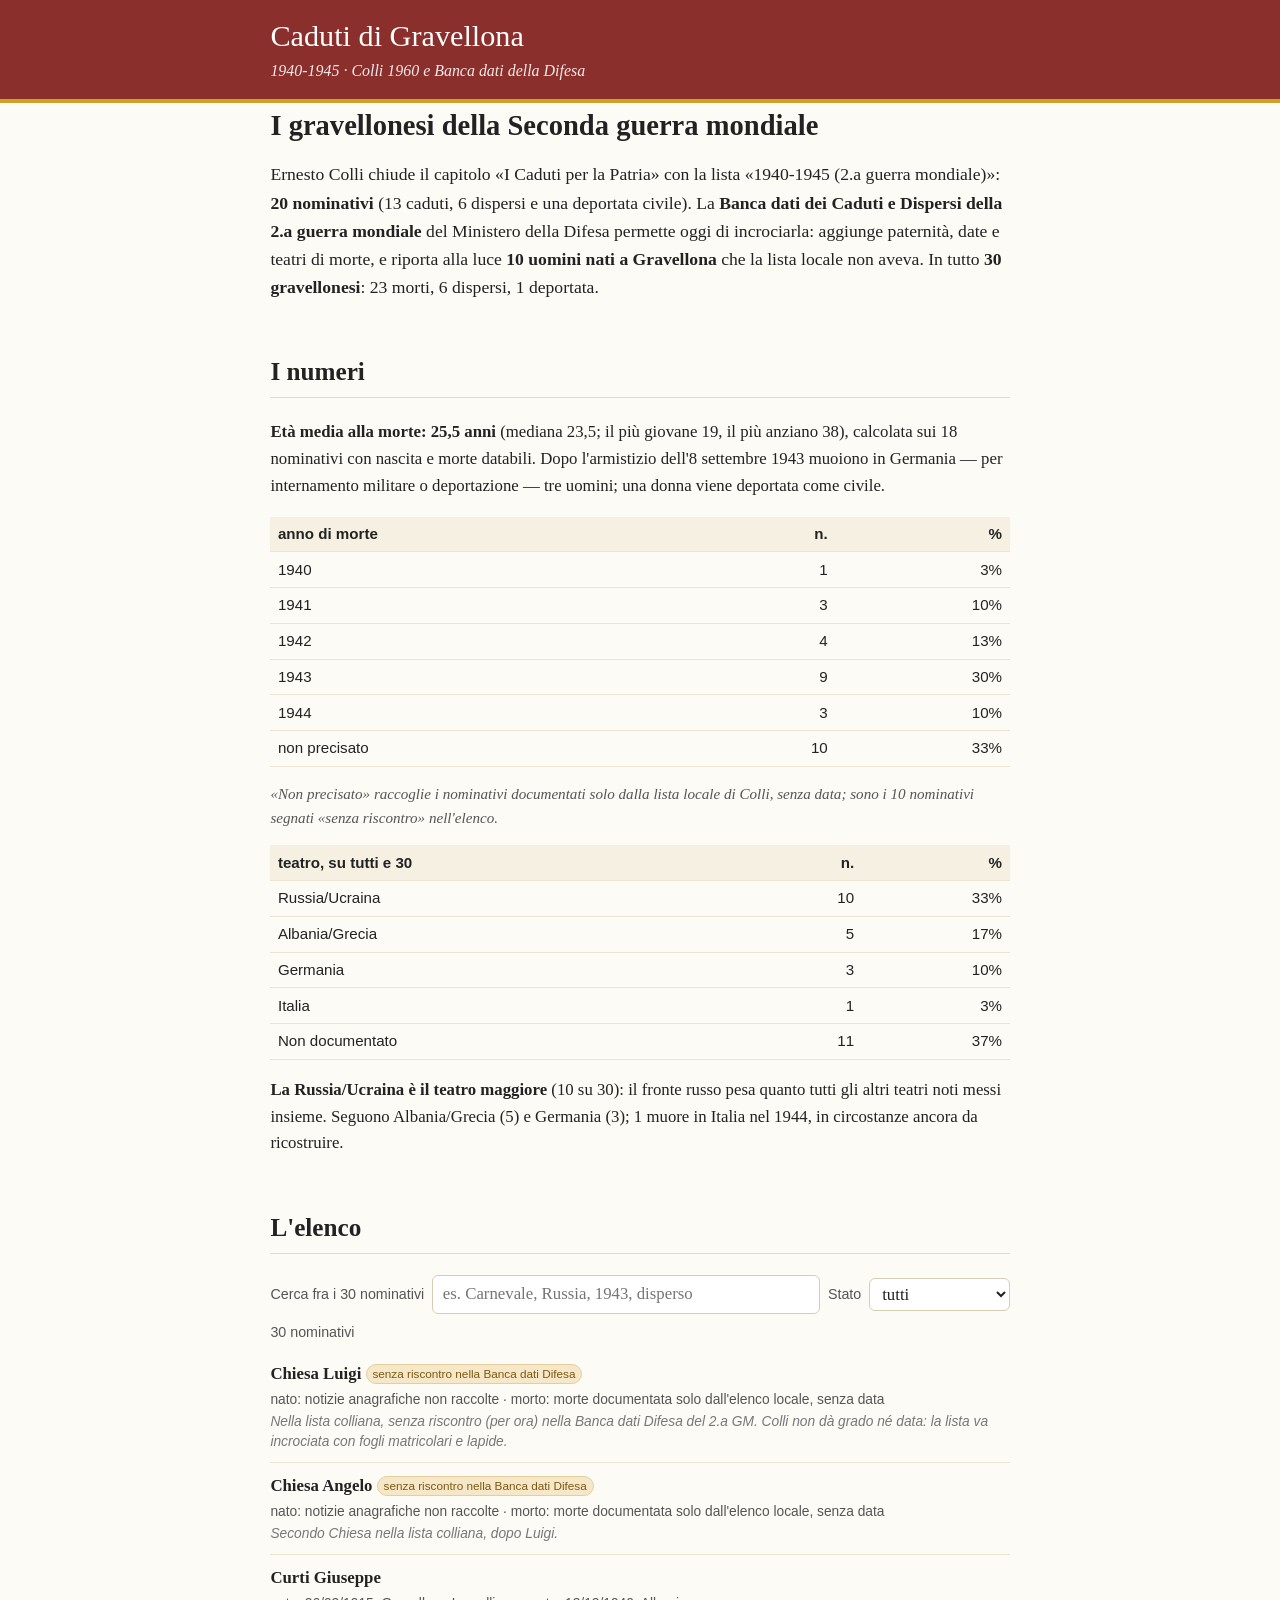
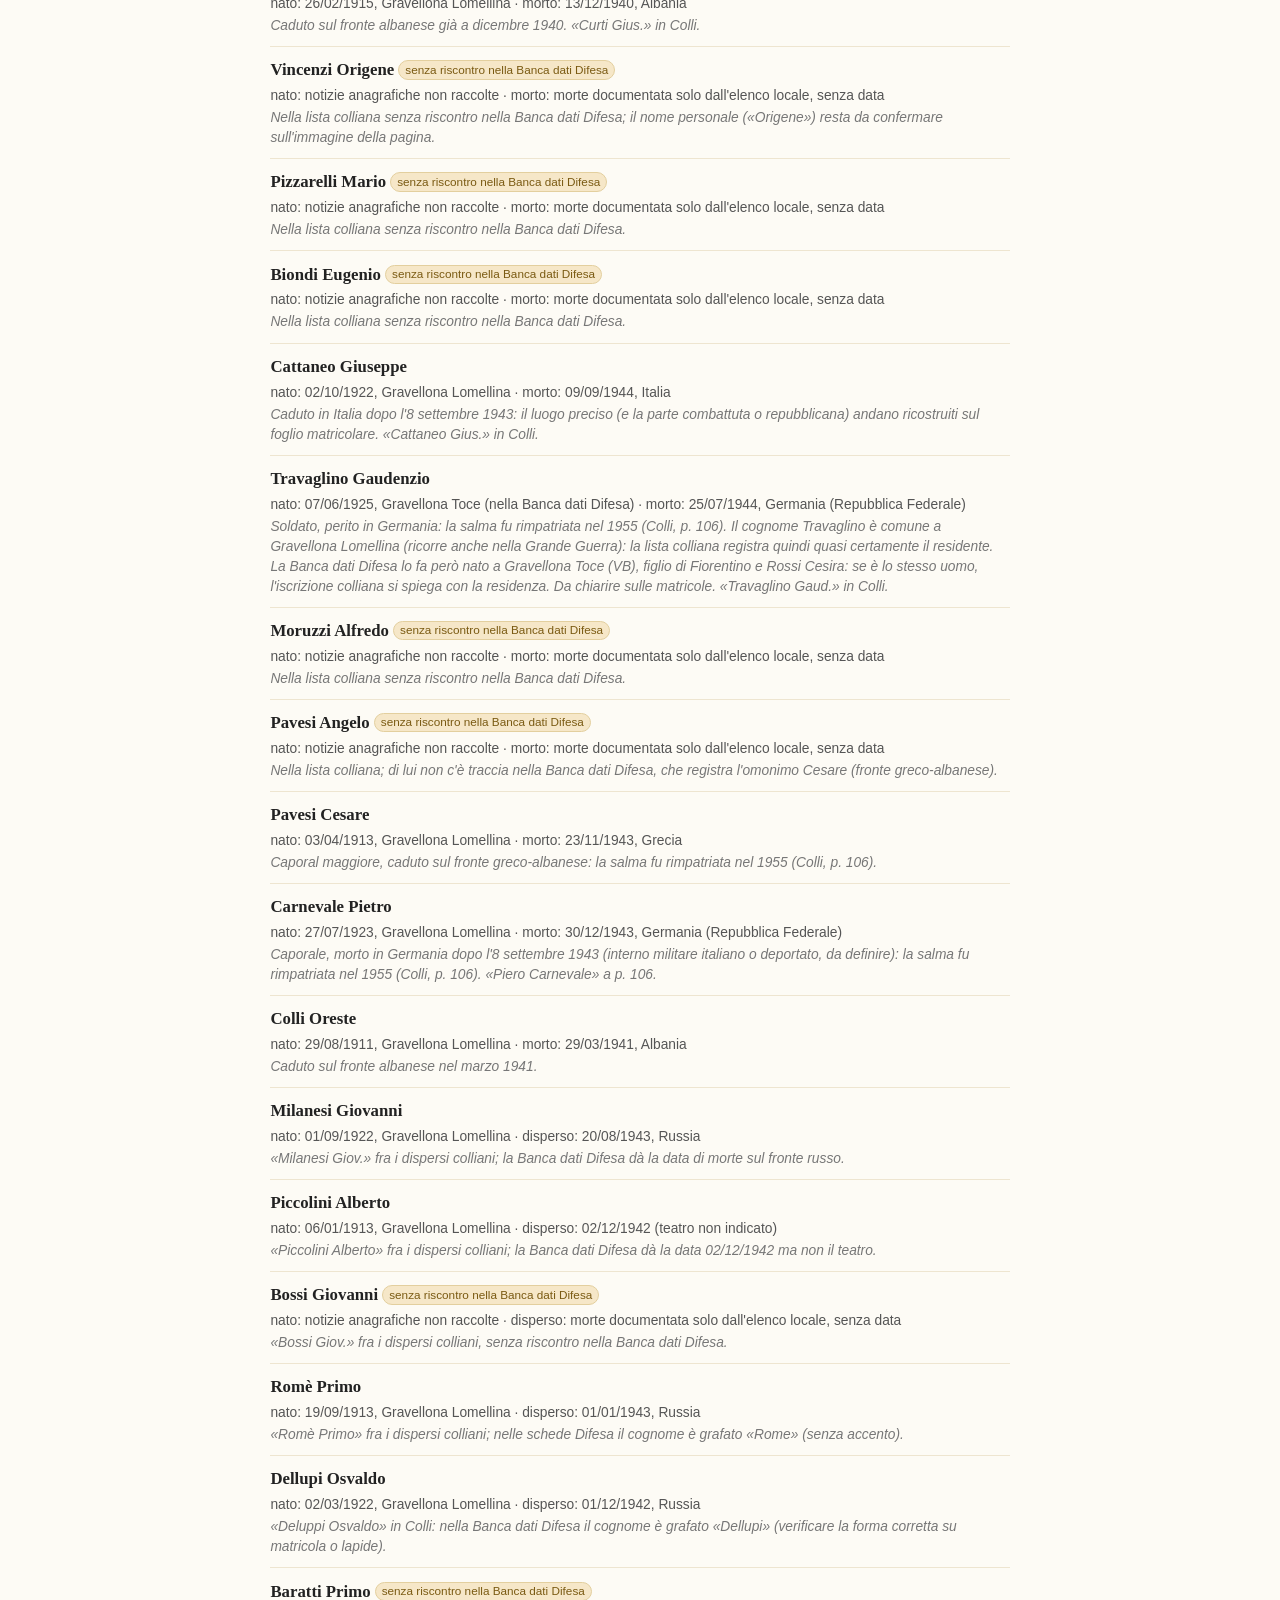
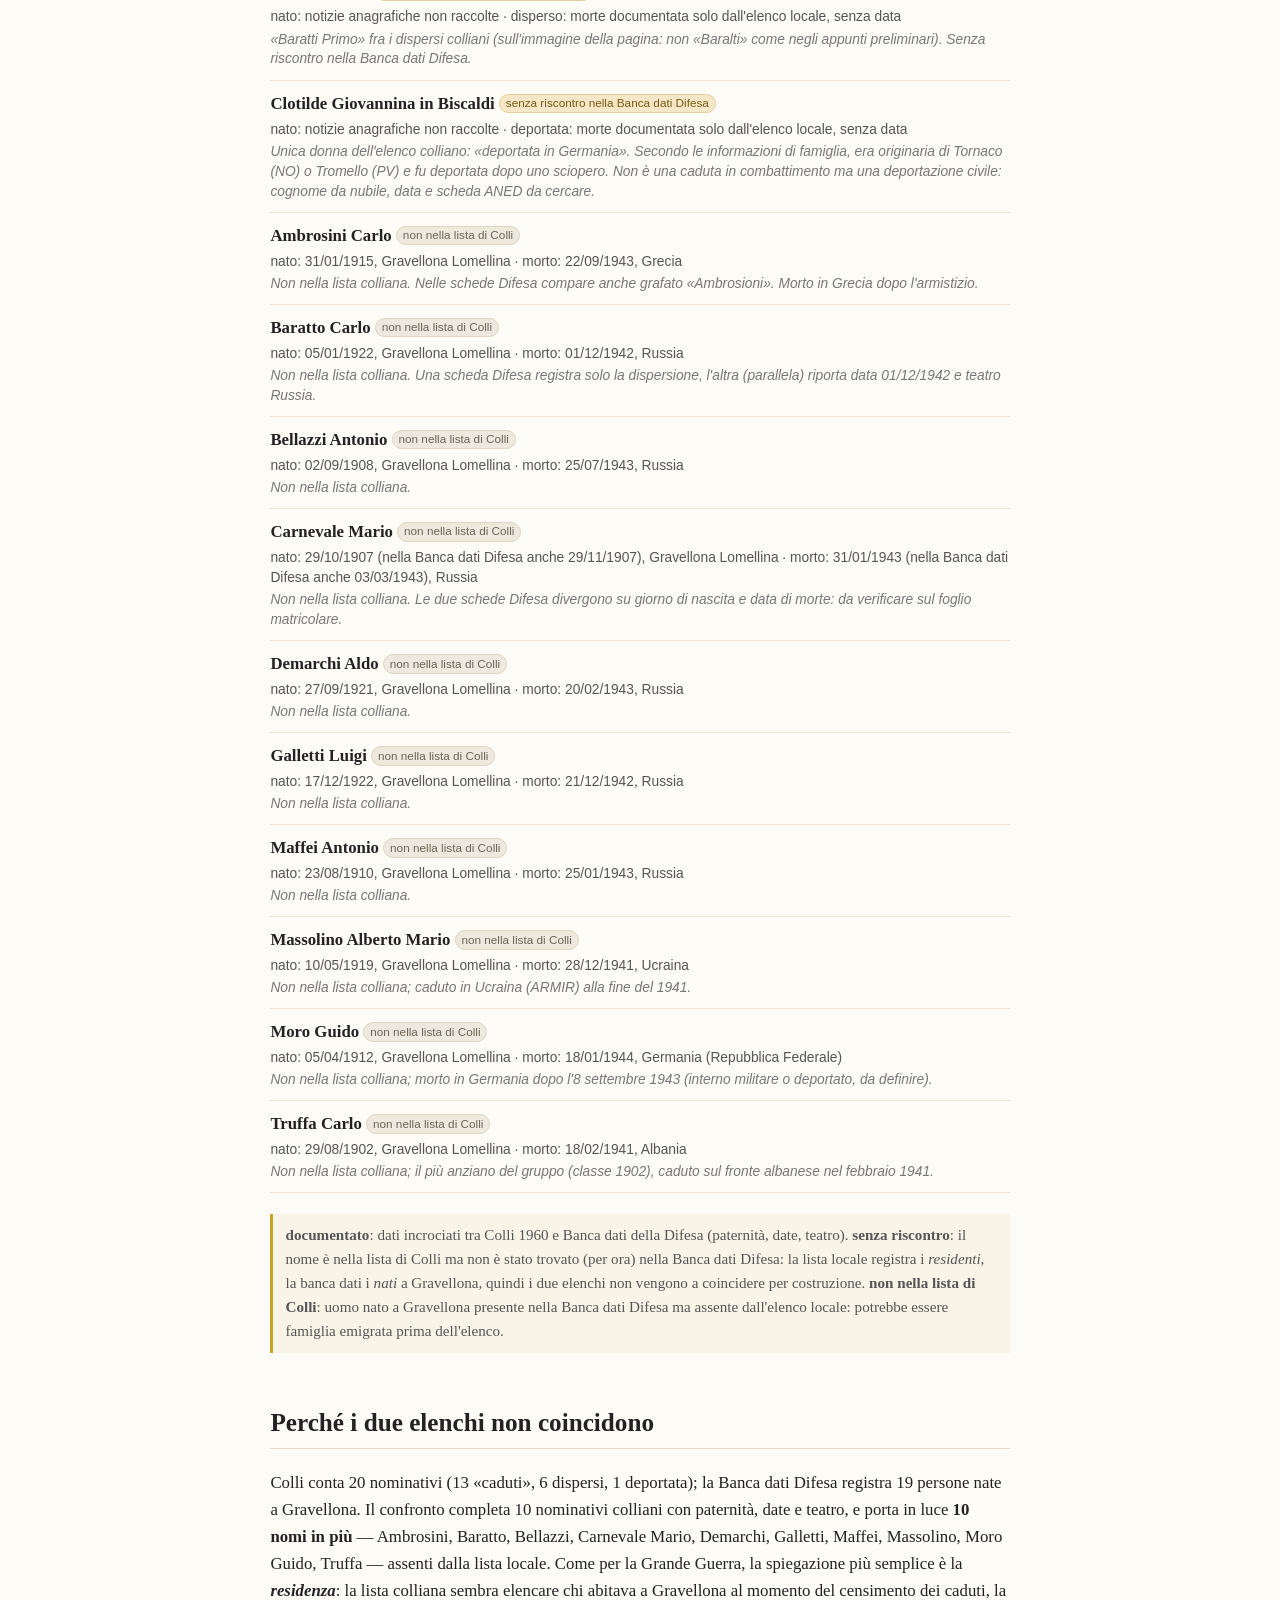
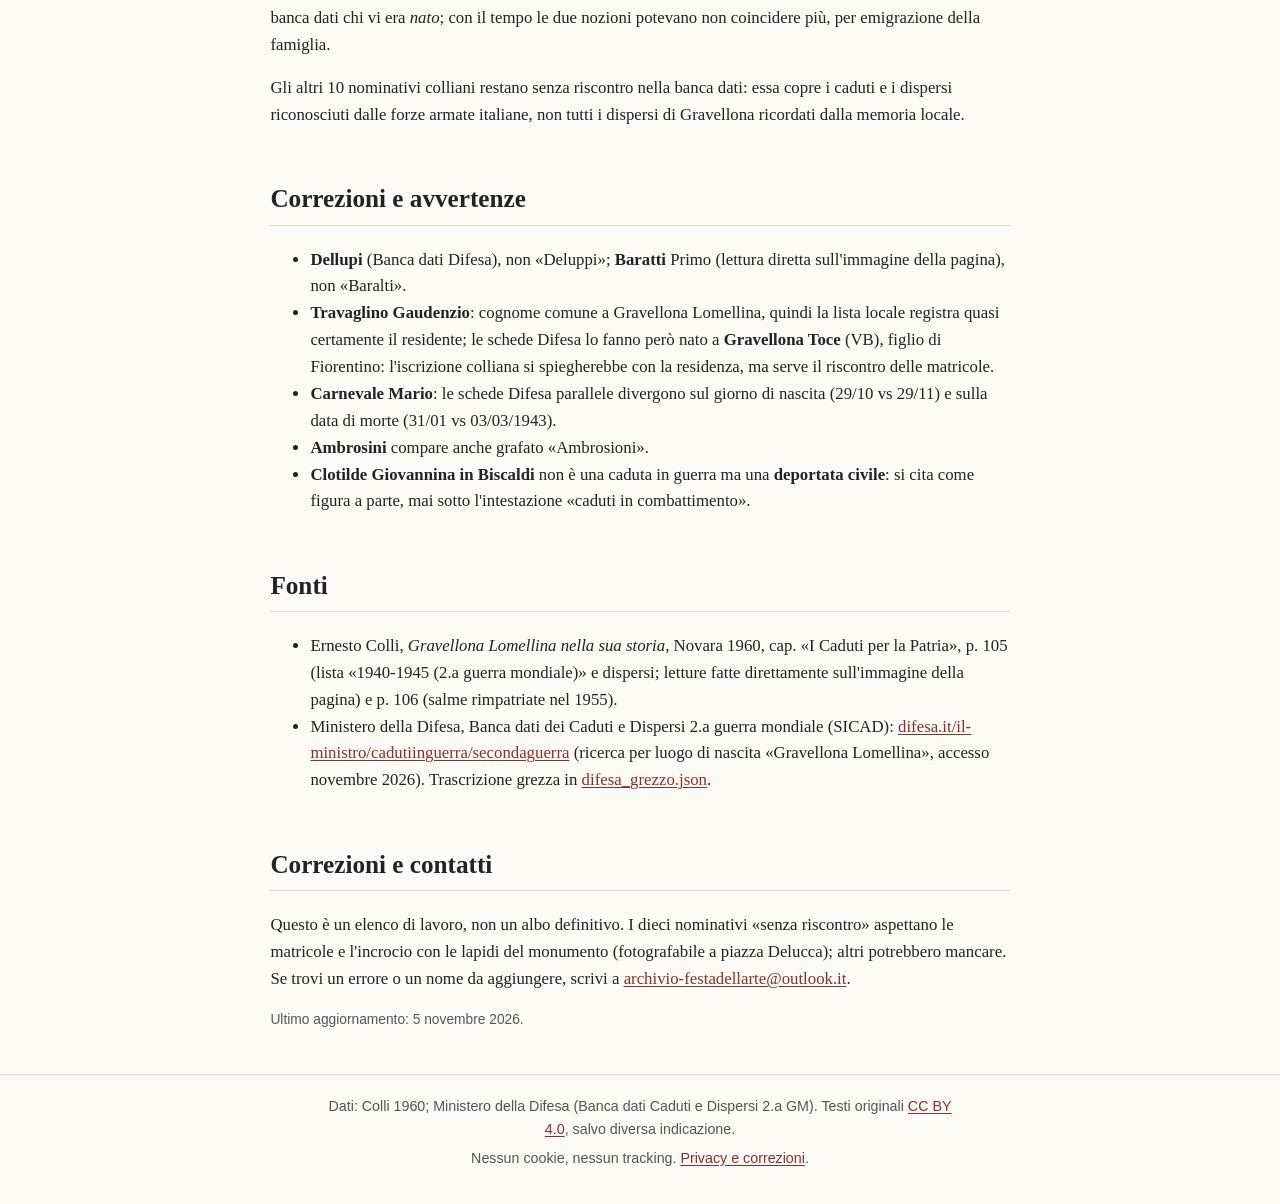
==== index.html @ 71e178af "Note di famiglia: Clotilde Biscaldi (Tornaco/Tromello, deportata dopo uno sciopero); Travaglino cogn" ====
<!doctype html>
<html lang="it">
<head>
<meta charset="utf-8">
<meta name="viewport" content="width=device-width, initial-scale=1">
<title>I gravellonesi della Seconda guerra mondiale</title>
<meta name="description" content="30 nominativi tra la lista di Colli 1960 e la Banca dati Difesa della 2.a guerra mondiale: statistiche, teatri di morte e schede.">
<link rel="canonical" href="https://racconti-di-gravellona.github.io/caduti-seconda-guerra-gravellona/">
<meta property="og:type" content="website">
<meta property="og:title" content="I gravellonesi della Seconda guerra mondiale">
<meta property="og:description" content="30 nominativi tra Colli 1960 e Banca dati Difesa: teatri di morte, dispersi, deportata.">
<meta property="og:url" content="https://racconti-di-gravellona.github.io/caduti-seconda-guerra-gravellona/">
<link rel="stylesheet" href="style.css">
</head>
<body>
<header class="site-header">
  <div class="wrap">
    <a class="brand" href="./">Caduti di Gravellona</a>
    <p class="motto">1940-1945 · Colli 1960 e Banca dati della Difesa</p>
  </div>
</header>

<main class="wrap">
  <h1>I gravellonesi della Seconda guerra mondiale</h1>
  <p class="lead">Ernesto Colli chiude il capitolo «I Caduti per la Patria» con la lista «1940-1945 (2.a guerra mondiale)»: <strong>20 nominativi</strong> (13 caduti, 6 dispersi e una deportata civile). La <strong>Banca dati dei Caduti e Dispersi della 2.a guerra mondiale</strong> del Ministero della Difesa permette oggi di incrociarla: aggiunge paternità, date e teatri di morte, e riporta alla luce <strong>10 uomini nati a Gravellona</strong> che la lista locale non aveva. In tutto <strong>30 gravellonesi</strong>: 23 morti, 6 dispersi, 1 deportata.</p>

  <h2 id="numeri">I numeri</h2>
  <p><strong>Età media alla morte: 25,5 anni</strong> (mediana 23,5; il più giovane 19, il più anziano 38), calcolata sui 18 nominativi con nascita e morte databili. Dopo l'armistizio dell'8 settembre 1943 muoiono in Germania — per internamento militare o deportazione — tre uomini; una donna viene deportata come civile.</p>

  <table>
    <thead><tr><th>anno di morte</th><th class="n">n.</th><th class="n">%</th></tr></thead>
    <tbody>
<tr><td>1940</td><td class="n">1</td><td class="n">3%</td></tr>
<tr><td>1941</td><td class="n">3</td><td class="n">10%</td></tr>
<tr><td>1942</td><td class="n">4</td><td class="n">13%</td></tr>
<tr><td>1943</td><td class="n">9</td><td class="n">30%</td></tr>
<tr><td>1944</td><td class="n">3</td><td class="n">10%</td></tr>
<tr><td>non precisato</td><td class="n">10</td><td class="n">33%</td></tr>
    </tbody>
  </table>

  <p class="nota-metodo">«Non precisato» raccoglie i nominativi documentati solo dalla lista locale di Colli, senza data; sono i 10 nominativi segnati «senza riscontro» nell'elenco.</p>

  <table>
    <thead><tr><th>teatro, su tutti e 30</th><th class="n">n.</th><th class="n">%</th></tr></thead>
    <tbody>
<tr><td>Russia/Ucraina</td><td class="n">10</td><td class="n">33%</td></tr>
<tr><td>Albania/Grecia</td><td class="n">5</td><td class="n">17%</td></tr>
<tr><td>Germania</td><td class="n">3</td><td class="n">10%</td></tr>
<tr><td>Italia</td><td class="n">1</td><td class="n">3%</td></tr>
<tr><td>Non documentato</td><td class="n">11</td><td class="n">37%</td></tr>
    </tbody>
  </table>

  <p><strong>La Russia/Ucraina è il teatro maggiore</strong> (10 su 30): il fronte russo pesa quanto tutti gli altri teatri noti messi insieme. Seguono Albania/Grecia (5) e Germania (3); 1 muore in Italia nel 1944, in circostanze ancora da ricostruire.</p>

  <h2 id="elenco">L'elenco</h2>
  <div class="cerca-caduti">
    <div class="cerca-riga">
      <label for="cerca-caduti">Cerca fra i 30 nominativi</label>
      <input type="search" id="cerca-caduti" name="q" autocomplete="off" placeholder="es. Carnevale, Russia, 1943, disperso">
      <label for="filtro-stato">Stato</label>
      <select id="filtro-stato">
        <option value="">tutti</option>
        <option value="documentato">documentati</option>
        <option value="da confermare">senza riscontro</option>
      </select>
    </div>
    <p class="cerca-esito" id="cerca-esito" role="status" aria-live="polite">30 nominativi</p>
    <ul id="elenco-caduti" class="elenco-caduti">
<li data-stato="da confermare" data-cerca="Chiesa Luigi non indicata   morto Nella lista colliana, senza riscontro (per ora) nella Banca dati Difesa del 2.a GM. Colli non dà grado né data: la lista va incrociata con fogli matricolari e lapide."><strong>Chiesa Luigi</strong> <span class="badge badge-verifica">senza riscontro nella Banca dati Difesa</span><span class="caduto-dettagli">nato: notizie anagrafiche non raccolte · morto: morte documentata solo dall'elenco locale, senza data</span><span class="caduto-nota">Nella lista colliana, senza riscontro (per ora) nella Banca dati Difesa del 2.a GM. Colli non dà grado né data: la lista va incrociata con fogli matricolari e lapide.</span></li>
<li data-stato="da confermare" data-cerca="Chiesa Angelo non indicata   morto Secondo Chiesa nella lista colliana, dopo Luigi."><strong>Chiesa Angelo</strong> <span class="badge badge-verifica">senza riscontro nella Banca dati Difesa</span><span class="caduto-dettagli">nato: notizie anagrafiche non raccolte · morto: morte documentata solo dall'elenco locale, senza data</span><span class="caduto-nota">Secondo Chiesa nella lista colliana, dopo Luigi.</span></li>
<li data-stato="documentato" data-cerca="Curti Giuseppe Carlo 26/02/1915, Gravellona Lomellina 13/12/1940, Albania morto Caduto sul fronte albanese già a dicembre 1940. «Curti Gius.» in Colli."><strong>Curti Giuseppe</strong><span class="caduto-dettagli">nato: 26/02/1915, Gravellona Lomellina · morto: 13/12/1940, Albania</span><span class="caduto-nota">Caduto sul fronte albanese già a dicembre 1940. «Curti Gius.» in Colli.</span></li>
<li data-stato="da confermare" data-cerca="Vincenzi Origene non indicata   morto Nella lista colliana senza riscontro nella Banca dati Difesa; il nome personale («Origene») resta da confermare sull&#x27;immagine della pagina."><strong>Vincenzi Origene</strong> <span class="badge badge-verifica">senza riscontro nella Banca dati Difesa</span><span class="caduto-dettagli">nato: notizie anagrafiche non raccolte · morto: morte documentata solo dall'elenco locale, senza data</span><span class="caduto-nota">Nella lista colliana senza riscontro nella Banca dati Difesa; il nome personale («Origene») resta da confermare sull&#x27;immagine della pagina.</span></li>
<li data-stato="da confermare" data-cerca="Pizzarelli Mario non indicata   morto Nella lista colliana senza riscontro nella Banca dati Difesa."><strong>Pizzarelli Mario</strong> <span class="badge badge-verifica">senza riscontro nella Banca dati Difesa</span><span class="caduto-dettagli">nato: notizie anagrafiche non raccolte · morto: morte documentata solo dall'elenco locale, senza data</span><span class="caduto-nota">Nella lista colliana senza riscontro nella Banca dati Difesa.</span></li>
<li data-stato="da confermare" data-cerca="Biondi Eugenio non indicata   morto Nella lista colliana senza riscontro nella Banca dati Difesa."><strong>Biondi Eugenio</strong> <span class="badge badge-verifica">senza riscontro nella Banca dati Difesa</span><span class="caduto-dettagli">nato: notizie anagrafiche non raccolte · morto: morte documentata solo dall'elenco locale, senza data</span><span class="caduto-nota">Nella lista colliana senza riscontro nella Banca dati Difesa.</span></li>
<li data-stato="documentato" data-cerca="Cattaneo Giuseppe Pietro 02/10/1922, Gravellona Lomellina 09/09/1944, Italia morto Caduto in Italia dopo l&#x27;8 settembre 1943: il luogo preciso (e la parte combattuta o repubblicana) andano ricostruiti sul foglio matricolare. «Cattaneo Gius.» in Colli."><strong>Cattaneo Giuseppe</strong><span class="caduto-dettagli">nato: 02/10/1922, Gravellona Lomellina · morto: 09/09/1944, Italia</span><span class="caduto-nota">Caduto in Italia dopo l&#x27;8 settembre 1943: il luogo preciso (e la parte combattuta o repubblicana) andano ricostruiti sul foglio matricolare. «Cattaneo Gius.» in Colli.</span></li>
<li data-stato="documentato" data-cerca="Travaglino Gaudenzio Fiorentino 07/06/1925, Gravellona Toce (nella Banca dati Difesa) 25/07/1944, Germania (Repubblica Federale) morto Soldato, perito in Germania: la salma fu rimpatriata nel 1955 (Colli, p. 106). Il cognome Travaglino è comune a Gravellona Lomellina (ricorre anche nella Grande Guerra): la lista colliana registra quindi quasi certamente il residente. La Banca dati Difesa lo fa però nato a Gravellona Toce (VB), figlio di Fiorentino e Rossi Cesira: se è lo stesso uomo, l&#x27;iscrizione colliana si spiega con la residenza. Da chiarire sulle matricole. «Travaglino Gaud.» in Colli."><strong>Travaglino Gaudenzio</strong><span class="caduto-dettagli">nato: 07/06/1925, Gravellona Toce (nella Banca dati Difesa) · morto: 25/07/1944, Germania (Repubblica Federale)</span><span class="caduto-nota">Soldato, perito in Germania: la salma fu rimpatriata nel 1955 (Colli, p. 106). Il cognome Travaglino è comune a Gravellona Lomellina (ricorre anche nella Grande Guerra): la lista colliana registra quindi quasi certamente il residente. La Banca dati Difesa lo fa però nato a Gravellona Toce (VB), figlio di Fiorentino e Rossi Cesira: se è lo stesso uomo, l&#x27;iscrizione colliana si spiega con la residenza. Da chiarire sulle matricole. «Travaglino Gaud.» in Colli.</span></li>
<li data-stato="da confermare" data-cerca="Moruzzi Alfredo non indicata   morto Nella lista colliana senza riscontro nella Banca dati Difesa."><strong>Moruzzi Alfredo</strong> <span class="badge badge-verifica">senza riscontro nella Banca dati Difesa</span><span class="caduto-dettagli">nato: notizie anagrafiche non raccolte · morto: morte documentata solo dall'elenco locale, senza data</span><span class="caduto-nota">Nella lista colliana senza riscontro nella Banca dati Difesa.</span></li>
<li data-stato="da confermare" data-cerca="Pavesi Angelo non indicata   morto Nella lista colliana; di lui non c&#x27;è traccia nella Banca dati Difesa, che registra l&#x27;omonimo Cesare (fronte greco-albanese)."><strong>Pavesi Angelo</strong> <span class="badge badge-verifica">senza riscontro nella Banca dati Difesa</span><span class="caduto-dettagli">nato: notizie anagrafiche non raccolte · morto: morte documentata solo dall'elenco locale, senza data</span><span class="caduto-nota">Nella lista colliana; di lui non c&#x27;è traccia nella Banca dati Difesa, che registra l&#x27;omonimo Cesare (fronte greco-albanese).</span></li>
<li data-stato="documentato" data-cerca="Pavesi Cesare Luigi 03/04/1913, Gravellona Lomellina 23/11/1943, Grecia morto Caporal maggiore, caduto sul fronte greco-albanese: la salma fu rimpatriata nel 1955 (Colli, p. 106)."><strong>Pavesi Cesare</strong><span class="caduto-dettagli">nato: 03/04/1913, Gravellona Lomellina · morto: 23/11/1943, Grecia</span><span class="caduto-nota">Caporal maggiore, caduto sul fronte greco-albanese: la salma fu rimpatriata nel 1955 (Colli, p. 106).</span></li>
<li data-stato="documentato" data-cerca="Carnevale Pietro Giacomo 27/07/1923, Gravellona Lomellina 30/12/1943, Germania (Repubblica Federale) morto Caporale, morto in Germania dopo l&#x27;8 settembre 1943 (interno militare italiano o deportato, da definire): la salma fu rimpatriata nel 1955 (Colli, p. 106). «Piero Carnevale» a p. 106."><strong>Carnevale Pietro</strong><span class="caduto-dettagli">nato: 27/07/1923, Gravellona Lomellina · morto: 30/12/1943, Germania (Repubblica Federale)</span><span class="caduto-nota">Caporale, morto in Germania dopo l&#x27;8 settembre 1943 (interno militare italiano o deportato, da definire): la salma fu rimpatriata nel 1955 (Colli, p. 106). «Piero Carnevale» a p. 106.</span></li>
<li data-stato="documentato" data-cerca="Colli Oreste Giovanni 29/08/1911, Gravellona Lomellina 29/03/1941, Albania morto Caduto sul fronte albanese nel marzo 1941."><strong>Colli Oreste</strong><span class="caduto-dettagli">nato: 29/08/1911, Gravellona Lomellina · morto: 29/03/1941, Albania</span><span class="caduto-nota">Caduto sul fronte albanese nel marzo 1941.</span></li>
<li data-stato="documentato" data-cerca="Milanesi Giovanni Carlo 01/09/1922, Gravellona Lomellina 20/08/1943, Russia disperso «Milanesi Giov.» fra i dispersi colliani; la Banca dati Difesa dà la data di morte sul fronte russo."><strong>Milanesi Giovanni</strong><span class="caduto-dettagli">nato: 01/09/1922, Gravellona Lomellina · disperso: 20/08/1943, Russia</span><span class="caduto-nota">«Milanesi Giov.» fra i dispersi colliani; la Banca dati Difesa dà la data di morte sul fronte russo.</span></li>
<li data-stato="documentato" data-cerca="Piccolini Alberto Stefano 06/01/1913, Gravellona Lomellina 02/12/1942 (teatro non indicato) disperso «Piccolini Alberto» fra i dispersi colliani; la Banca dati Difesa dà la data 02/12/1942 ma non il teatro."><strong>Piccolini Alberto</strong><span class="caduto-dettagli">nato: 06/01/1913, Gravellona Lomellina · disperso: 02/12/1942 (teatro non indicato)</span><span class="caduto-nota">«Piccolini Alberto» fra i dispersi colliani; la Banca dati Difesa dà la data 02/12/1942 ma non il teatro.</span></li>
<li data-stato="da confermare" data-cerca="Bossi Giovanni non indicata   disperso «Bossi Giov.» fra i dispersi colliani, senza riscontro nella Banca dati Difesa."><strong>Bossi Giovanni</strong> <span class="badge badge-verifica">senza riscontro nella Banca dati Difesa</span><span class="caduto-dettagli">nato: notizie anagrafiche non raccolte · disperso: morte documentata solo dall'elenco locale, senza data</span><span class="caduto-nota">«Bossi Giov.» fra i dispersi colliani, senza riscontro nella Banca dati Difesa.</span></li>
<li data-stato="documentato" data-cerca="Romè Primo non indicata 19/09/1913, Gravellona Lomellina 01/01/1943, Russia disperso «Romè Primo» fra i dispersi colliani; nelle schede Difesa il cognome è grafato «Rome» (senza accento)."><strong>Romè Primo</strong><span class="caduto-dettagli">nato: 19/09/1913, Gravellona Lomellina · disperso: 01/01/1943, Russia</span><span class="caduto-nota">«Romè Primo» fra i dispersi colliani; nelle schede Difesa il cognome è grafato «Rome» (senza accento).</span></li>
<li data-stato="documentato" data-cerca="Dellupi Osvaldo non indicata 02/03/1922, Gravellona Lomellina 01/12/1942, Russia disperso «Deluppi Osvaldo» in Colli: nella Banca dati Difesa il cognome è grafato «Dellupi» (verificare la forma corretta su matricola o lapide)."><strong>Dellupi Osvaldo</strong><span class="caduto-dettagli">nato: 02/03/1922, Gravellona Lomellina · disperso: 01/12/1942, Russia</span><span class="caduto-nota">«Deluppi Osvaldo» in Colli: nella Banca dati Difesa il cognome è grafato «Dellupi» (verificare la forma corretta su matricola o lapide).</span></li>
<li data-stato="da confermare" data-cerca="Baratti Primo non indicata   disperso «Baratti Primo» fra i dispersi colliani (sull&#x27;immagine della pagina: non «Baralti» come negli appunti preliminari). Senza riscontro nella Banca dati Difesa."><strong>Baratti Primo</strong> <span class="badge badge-verifica">senza riscontro nella Banca dati Difesa</span><span class="caduto-dettagli">nato: notizie anagrafiche non raccolte · disperso: morte documentata solo dall'elenco locale, senza data</span><span class="caduto-nota">«Baratti Primo» fra i dispersi colliani (sull&#x27;immagine della pagina: non «Baralti» come negli appunti preliminari). Senza riscontro nella Banca dati Difesa.</span></li>
<li data-stato="da confermare" data-cerca="Clotilde Giovannina in Biscaldi non indicata   deportata Unica donna dell&#x27;elenco colliano: «deportata in Germania». Secondo le informazioni di famiglia, era originaria di Tornaco (NO) o Tromello (PV) e fu deportata dopo uno sciopero. Non è una caduta in combattimento ma una deportazione civile: cognome da nubile, data e scheda ANED da cercare."><strong>Clotilde Giovannina in Biscaldi</strong> <span class="badge badge-verifica">senza riscontro nella Banca dati Difesa</span><span class="caduto-dettagli">nato: notizie anagrafiche non raccolte · deportata: morte documentata solo dall'elenco locale, senza data</span><span class="caduto-nota">Unica donna dell&#x27;elenco colliano: «deportata in Germania». Secondo le informazioni di famiglia, era originaria di Tornaco (NO) o Tromello (PV) e fu deportata dopo uno sciopero. Non è una caduta in combattimento ma una deportazione civile: cognome da nubile, data e scheda ANED da cercare.</span></li>
<li data-stato="documentato" data-cerca="Ambrosini Carlo Luigi 31/01/1915, Gravellona Lomellina 22/09/1943, Grecia morto Non nella lista colliana. Nelle schede Difesa compare anche grafato «Ambrosioni». Morto in Grecia dopo l&#x27;armistizio."><strong>Ambrosini Carlo</strong> <span class="badge badge-fuori">non nella lista di Colli</span><span class="caduto-dettagli">nato: 31/01/1915, Gravellona Lomellina · morto: 22/09/1943, Grecia</span><span class="caduto-nota">Non nella lista colliana. Nelle schede Difesa compare anche grafato «Ambrosioni». Morto in Grecia dopo l&#x27;armistizio.</span></li>
<li data-stato="documentato" data-cerca="Baratto Carlo Giuseppe 05/01/1922, Gravellona Lomellina 01/12/1942, Russia morto Non nella lista colliana. Una scheda Difesa registra solo la dispersione, l&#x27;altra (parallela) riporta data 01/12/1942 e teatro Russia."><strong>Baratto Carlo</strong> <span class="badge badge-fuori">non nella lista di Colli</span><span class="caduto-dettagli">nato: 05/01/1922, Gravellona Lomellina · morto: 01/12/1942, Russia</span><span class="caduto-nota">Non nella lista colliana. Una scheda Difesa registra solo la dispersione, l&#x27;altra (parallela) riporta data 01/12/1942 e teatro Russia.</span></li>
<li data-stato="documentato" data-cerca="Bellazzi Antonio Giovanni 02/09/1908, Gravellona Lomellina 25/07/1943, Russia morto Non nella lista colliana."><strong>Bellazzi Antonio</strong> <span class="badge badge-fuori">non nella lista di Colli</span><span class="caduto-dettagli">nato: 02/09/1908, Gravellona Lomellina · morto: 25/07/1943, Russia</span><span class="caduto-nota">Non nella lista colliana.</span></li>
<li data-stato="documentato" data-cerca="Carnevale Mario non indicata 29/10/1907 (nella Banca dati Difesa anche 29/11/1907), Gravellona Lomellina 31/01/1943 (nella Banca dati Difesa anche 03/03/1943), Russia morto Non nella lista colliana. Le due schede Difesa divergono su giorno di nascita e data di morte: da verificare sul foglio matricolare."><strong>Carnevale Mario</strong> <span class="badge badge-fuori">non nella lista di Colli</span><span class="caduto-dettagli">nato: 29/10/1907 (nella Banca dati Difesa anche 29/11/1907), Gravellona Lomellina · morto: 31/01/1943 (nella Banca dati Difesa anche 03/03/1943), Russia</span><span class="caduto-nota">Non nella lista colliana. Le due schede Difesa divergono su giorno di nascita e data di morte: da verificare sul foglio matricolare.</span></li>
<li data-stato="documentato" data-cerca="Demarchi Aldo Pietro 27/09/1921, Gravellona Lomellina 20/02/1943, Russia morto Non nella lista colliana."><strong>Demarchi Aldo</strong> <span class="badge badge-fuori">non nella lista di Colli</span><span class="caduto-dettagli">nato: 27/09/1921, Gravellona Lomellina · morto: 20/02/1943, Russia</span><span class="caduto-nota">Non nella lista colliana.</span></li>
<li data-stato="documentato" data-cerca="Galletti Luigi non indicata 17/12/1922, Gravellona Lomellina 21/12/1942, Russia morto Non nella lista colliana."><strong>Galletti Luigi</strong> <span class="badge badge-fuori">non nella lista di Colli</span><span class="caduto-dettagli">nato: 17/12/1922, Gravellona Lomellina · morto: 21/12/1942, Russia</span><span class="caduto-nota">Non nella lista colliana.</span></li>
<li data-stato="documentato" data-cerca="Maffei Antonio non indicata 23/08/1910, Gravellona Lomellina 25/01/1943, Russia morto Non nella lista colliana."><strong>Maffei Antonio</strong> <span class="badge badge-fuori">non nella lista di Colli</span><span class="caduto-dettagli">nato: 23/08/1910, Gravellona Lomellina · morto: 25/01/1943, Russia</span><span class="caduto-nota">Non nella lista colliana.</span></li>
<li data-stato="documentato" data-cerca="Massolino Alberto Mario Angelo 10/05/1919, Gravellona Lomellina 28/12/1941, Ucraina morto Non nella lista colliana; caduto in Ucraina (ARMIR) alla fine del 1941."><strong>Massolino Alberto Mario</strong> <span class="badge badge-fuori">non nella lista di Colli</span><span class="caduto-dettagli">nato: 10/05/1919, Gravellona Lomellina · morto: 28/12/1941, Ucraina</span><span class="caduto-nota">Non nella lista colliana; caduto in Ucraina (ARMIR) alla fine del 1941.</span></li>
<li data-stato="documentato" data-cerca="Moro Guido Ambrogio 05/04/1912, Gravellona Lomellina 18/01/1944, Germania (Repubblica Federale) morto Non nella lista colliana; morto in Germania dopo l&#x27;8 settembre 1943 (interno militare o deportato, da definire)."><strong>Moro Guido</strong> <span class="badge badge-fuori">non nella lista di Colli</span><span class="caduto-dettagli">nato: 05/04/1912, Gravellona Lomellina · morto: 18/01/1944, Germania (Repubblica Federale)</span><span class="caduto-nota">Non nella lista colliana; morto in Germania dopo l&#x27;8 settembre 1943 (interno militare o deportato, da definire).</span></li>
<li data-stato="documentato" data-cerca="Truffa Carlo Paolo 29/08/1902, Gravellona Lomellina 18/02/1941, Albania morto Non nella lista colliana; il più anziano del gruppo (classe 1902), caduto sul fronte albanese nel febbraio 1941."><strong>Truffa Carlo</strong> <span class="badge badge-fuori">non nella lista di Colli</span><span class="caduto-dettagli">nato: 29/08/1902, Gravellona Lomellina · morto: 18/02/1941, Albania</span><span class="caduto-nota">Non nella lista colliana; il più anziano del gruppo (classe 1902), caduto sul fronte albanese nel febbraio 1941.</span></li>
    </ul>
    <p id="nessun-caduto" hidden>Nessun risultato.</p>
  </div>

  <p class="legenda"><strong>documentato</strong>: dati incrociati tra Colli 1960 e Banca dati della Difesa (paternità, date, teatro). <strong>senza riscontro</strong>: il nome è nella lista di Colli ma non è stato trovato (per ora) nella Banca dati Difesa: la lista locale registra i <em>residenti</em>, la banca dati i <em>nati</em> a Gravellona, quindi i due elenchi non vengono a coincidere per costruzione. <strong>non nella lista di Colli</strong>: uomo nato a Gravellona presente nella Banca dati Difesa ma assente dall'elenco locale: potrebbe essere famiglia emigrata prima dell'elenco.</p>

  <h2 id="colli">Perché i due elenchi non coincidono</h2>
  <p>Colli conta 20 nominativi (13 «caduti», 6 dispersi, 1 deportata); la Banca dati Difesa registra 19 persone nate a Gravellona. Il confronto completa 10 nominativi colliani con paternità, date e teatro, e porta in luce <strong>10 nomi in più</strong> — Ambrosini, Baratto, Bellazzi, Carnevale Mario, Demarchi, Galletti, Maffei, Massolino, Moro Guido, Truffa — assenti dalla lista locale. Come per la Grande Guerra, la spiegazione più semplice è la <strong><em>residenza</em></strong>: la lista colliana sembra elencare chi abitava a Gravellona al momento del censimento dei caduti, la banca dati chi vi era <em>nato</em>; con il tempo le due nozioni potevano non coincidere più, per emigrazione della famiglia.</p>
  <p>Gli altri 10 nominativi colliani restano senza riscontro nella banca dati: essa copre i caduti e i dispersi riconosciuti dalle forze armate italiane, non tutti i dispersi di Gravellona ricordati dalla memoria locale.</p>

  <h2 id="correzioni">Correzioni e avvertenze</h2>
  <ul>
    <li><strong>Dellupi</strong> (Banca dati Difesa), non «Deluppi»; <strong>Baratti</strong> Primo (lettura diretta sull'immagine della pagina), non «Baralti».</li>
    <li><strong>Travaglino Gaudenzio</strong>: cognome comune a Gravellona Lomellina, quindi la lista locale registra quasi certamente il residente; le schede Difesa lo fanno però nato a <strong>Gravellona Toce</strong> (VB), figlio di Fiorentino: l'iscrizione colliana si spiegherebbe con la residenza, ma serve il riscontro delle matricole.</li>
    <li><strong>Carnevale Mario</strong>: le schede Difesa parallele divergono sul giorno di nascita (29/10 vs 29/11) e sulla data di morte (31/01 vs 03/03/1943).</li>
    <li><strong>Ambrosini</strong> compare anche grafato «Ambrosioni».</li>
    <li><strong>Clotilde Giovannina in Biscaldi</strong> non è una caduta in guerra ma una <strong>deportata civile</strong>: si cita come figura a parte, mai sotto l'intestazione «caduti in combattimento».</li>
  </ul>

  <h2 id="fonti">Fonti</h2>
  <ul>
    <li>Ernesto Colli, <em>Gravellona Lomellina nella sua storia</em>, Novara 1960, cap. «I Caduti per la Patria», p. 105 (lista «1940-1945 (2.a guerra mondiale)» e dispersi; letture fatte direttamente sull'immagine della pagina) e p. 106 (salme rimpatriate nel 1955).</li>
    <li>Ministero della Difesa, Banca dati dei Caduti e Dispersi 2.a guerra mondiale (SICAD): <a href="https://www.difesa.it/il-ministro/cadutiinguerra/secondaguerra/secondaguerra.html">difesa.it/il-ministro/cadutiinguerra/secondaguerra</a> (ricerca per luogo di nascita «Gravellona Lomellina», accesso novembre 2026). Trascrizione grezza in <a href="https://github.com/racconti-di-gravellona/caduti-seconda-guerra-gravellona/blob/main/difesa_grezzo.json">difesa_grezzo.json</a>.</li>
  </ul>

  <h2 id="contatti">Correzioni e contatti</h2>
  <p>Questo è un elenco di lavoro, non un albo definitivo. I dieci nominativi «senza riscontro» aspettano le matricole e l'incrocio con le lapidi del monumento (fotografabile a piazza Delucca); altri potrebbero mancare. Se trovi un errore o un nome da aggiungere, scrivi a <a href="mailto:archivio-festadellarte@outlook.it">archivio-festadellarte@outlook.it</a>.</p>
  <p class="ultimo-aggiornamento">Ultimo aggiornamento: 5 novembre 2026.</p>
</main>

<footer class="site-footer">
  <div class="wrap">
    <p>Dati: Colli 1960; Ministero della Difesa (Banca dati Caduti e Dispersi 2.a GM). Testi originali <a href="https://creativecommons.org/licenses/by/4.0/deed.it">CC BY 4.0</a>, salvo diversa indicazione.</p>
    <p>Nessun cookie, nessun tracking. <a href="privacy.html">Privacy e correzioni</a>.</p>
  </div>
</footer>

<script src="cerca.js" defer></script>
</body>
</html>
---- style.css ----
:root{
  --carta:#fdfbf5;
  --inchiostro:#222;
  --mattone:#8a2f2b;
  --mattone-scuro:#6d2320;
  --ocra:#c9a227;
  --grigio:#555;
}
*{box-sizing:border-box}
body{
  margin:0;
  background:var(--carta);
  color:var(--inchiostro);
  font:1.05em/1.6 Georgia,"Times New Roman",serif;
}
a{color:var(--mattone);text-underline-offset:2px}
a:hover{color:var(--mattone-scuro)}
a:focus-visible{outline:3px solid var(--ocra);outline-offset:2px}
.wrap{max-width:46em;margin:0 auto;padding:0 1em}
.site-header{
  background:var(--mattone);
  color:#fff;
  border-bottom:4px solid var(--ocra);
  padding:1.2em 0 .9em;
}
.site-header a{color:#fff;text-decoration:none}
.brand{font-size:1.8em;line-height:1.1}
.motto{margin:.2em 0 0;font-style:italic;opacity:.9;font-size:.95em}
main{padding:1.5em 0 2em}
h1{font-size:1.7em;line-height:1.2;margin:.2em 0 .5em}
h2{margin-top:2em;border-bottom:1px solid #e5dcc8;padding-bottom:.2em;scroll-margin-top:1em}
.lead{font-size:1.05em}
table{
  border-collapse:collapse;
  width:100%;
  margin:1em 0;
  font-family:-apple-system,BlinkMacSystemFont,"Segoe UI",Roboto,sans-serif;
  font-size:.9em;
}
th,td{text-align:left;padding:.35em .5em;border-bottom:1px solid #eee5d0;vertical-align:top}
th{background:#f6f0e2;font-weight:600}
td.n,th.n{text-align:right;white-space:nowrap}
.nota-metodo{font-size:.9em;color:var(--grigio);font-style:italic}

/* Ricerca locale, nessun cookie */
.cerca-caduti{margin:1.2em 0}
.cerca-riga{display:flex;flex-wrap:wrap;gap:.45em;align-items:center}
.cerca-riga label{
  font-family:-apple-system,BlinkMacSystemFont,"Segoe UI",Roboto,sans-serif;
  font-size:.85em;color:var(--grigio);
}
input[type="search"]{
  font:inherit;padding:.3em .6em;border:1px solid #d8cdb4;border-radius:6px;
  background:#fff;color:var(--inchiostro);max-width:100%;flex:1 1 14em;min-width:0;
}
select{
  font:inherit;padding:.3em .5em;border:1px solid #d8cdb4;border-radius:6px;
  background:#fff;color:var(--inchiostro);
}
.cerca-esito{
  font-family:-apple-system,BlinkMacSystemFont,"Segoe UI",Roboto,sans-serif;
  font-size:.85em;color:var(--grigio);margin:.5em 0;
}
.elenco-caduti{list-style:none;padding:0;margin:0}
.elenco-caduti li{padding:.6em 0;border-bottom:1px solid #eee5d0}
.elenco-caduti li[hidden]{display:none}
.caduto-dettagli,.caduto-nota{
  display:block;
  font-family:-apple-system,BlinkMacSystemFont,"Segoe UI",Roboto,sans-serif;
  font-size:.82em;line-height:1.45;color:var(--grigio);margin-top:.15em;
}
.caduto-nota{font-style:italic;color:#777}
.badge{
  display:inline-block;
  font-family:-apple-system,BlinkMacSystemFont,"Segoe UI",Roboto,sans-serif;
  font-size:.7em;line-height:1.4;padding:.05em .5em;border-radius:999px;
  vertical-align:.12em;white-space:nowrap;
}
.badge-verifica{background:#f6e7c8;color:#7a5a12;border:1px solid #e3cf9e}
.badge-fuori{background:#eee9df;color:#6b6354;border:1px solid #ddd4c2}
.legenda{
  font-size:.9em;color:var(--grigio);background:#f8f4e8;
  border-left:3px solid var(--ocra);padding:.6em .8em;margin:1.2em 0;
}
.ultimo-aggiornamento{
  font-family:-apple-system,BlinkMacSystemFont,"Segoe UI",Roboto,sans-serif;
  font-size:.82em;color:var(--grigio);
}

.site-footer{
  margin-top:3em;border-top:1px solid #e5dcc8;padding:1em 0 2em;
  font-size:.85em;color:var(--grigio);
  font-family:-apple-system,BlinkMacSystemFont,"Segoe UI",Roboto,sans-serif;
  text-align:center;
}
.site-footer p{margin:.4em 0}

@media(max-width:480px){
  .brand{font-size:1.5em}
  h1{font-size:1.4em}
  table{font-size:.82em}
}
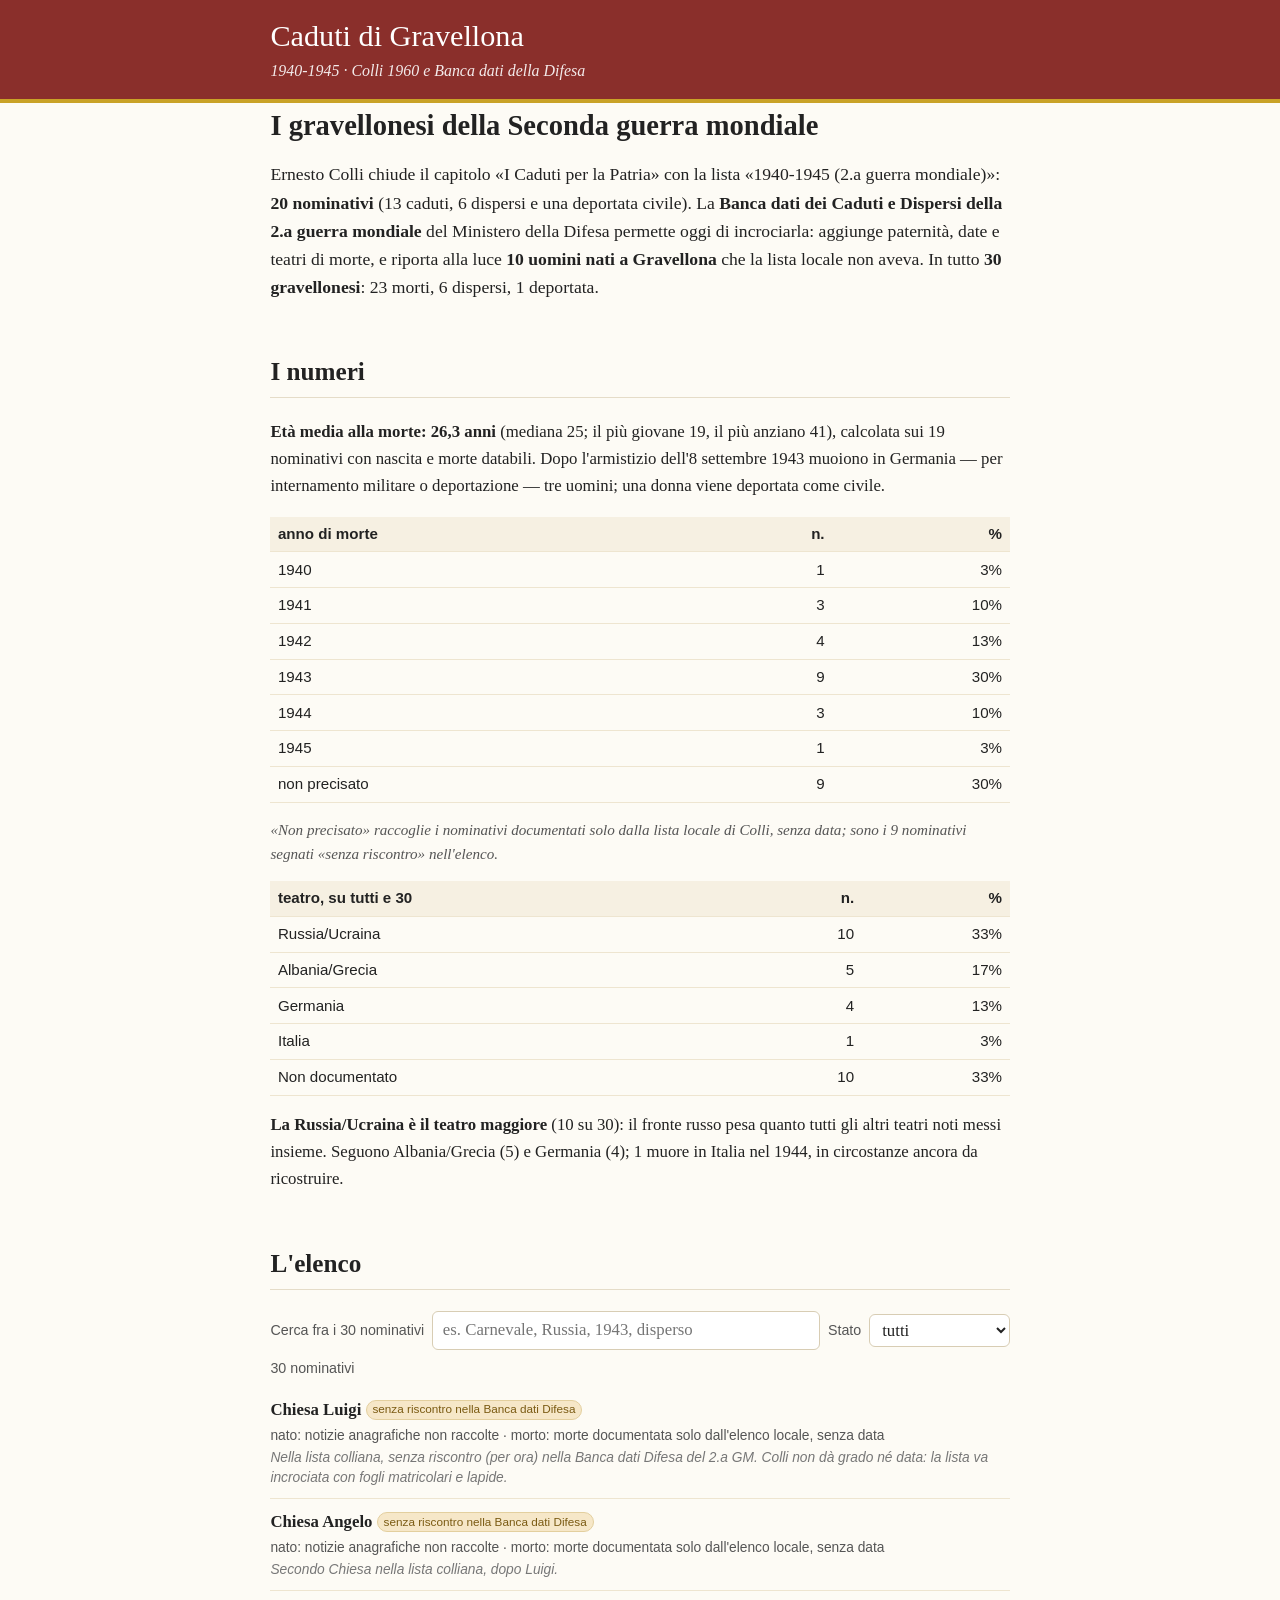
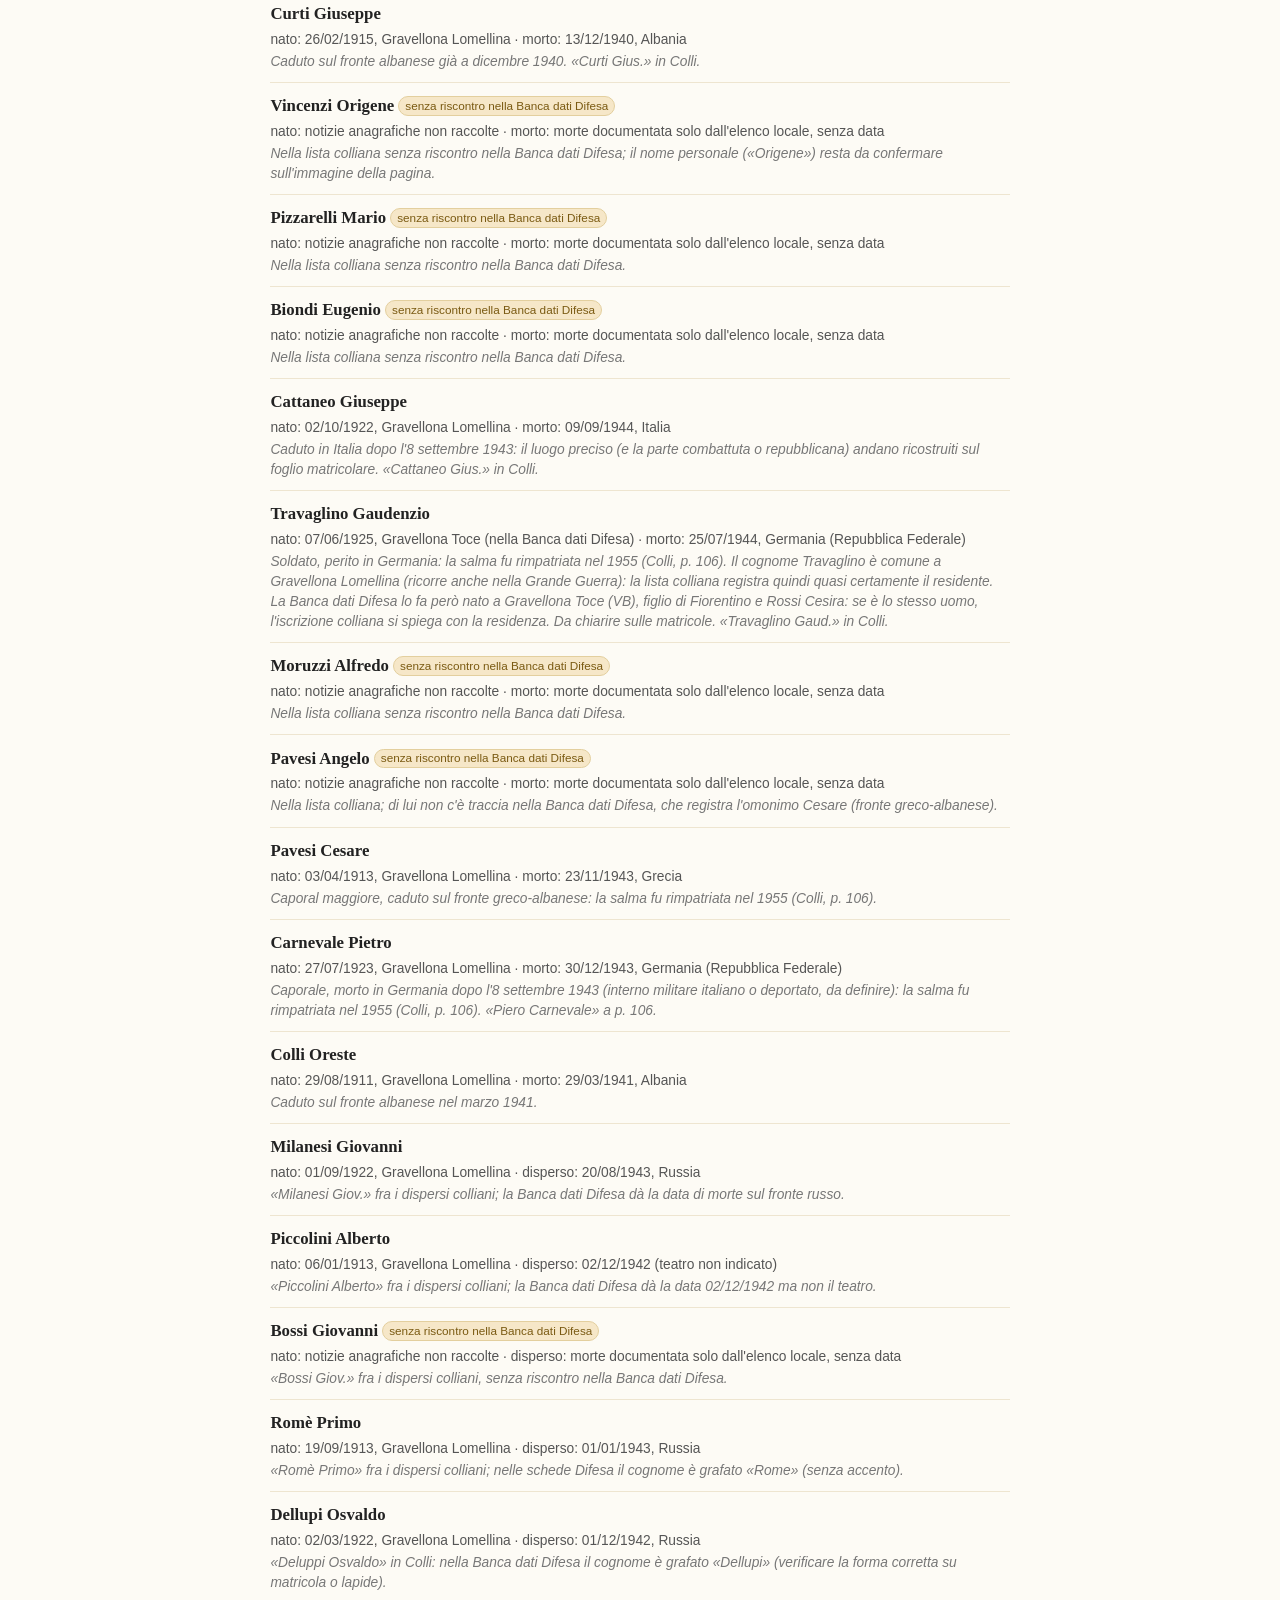
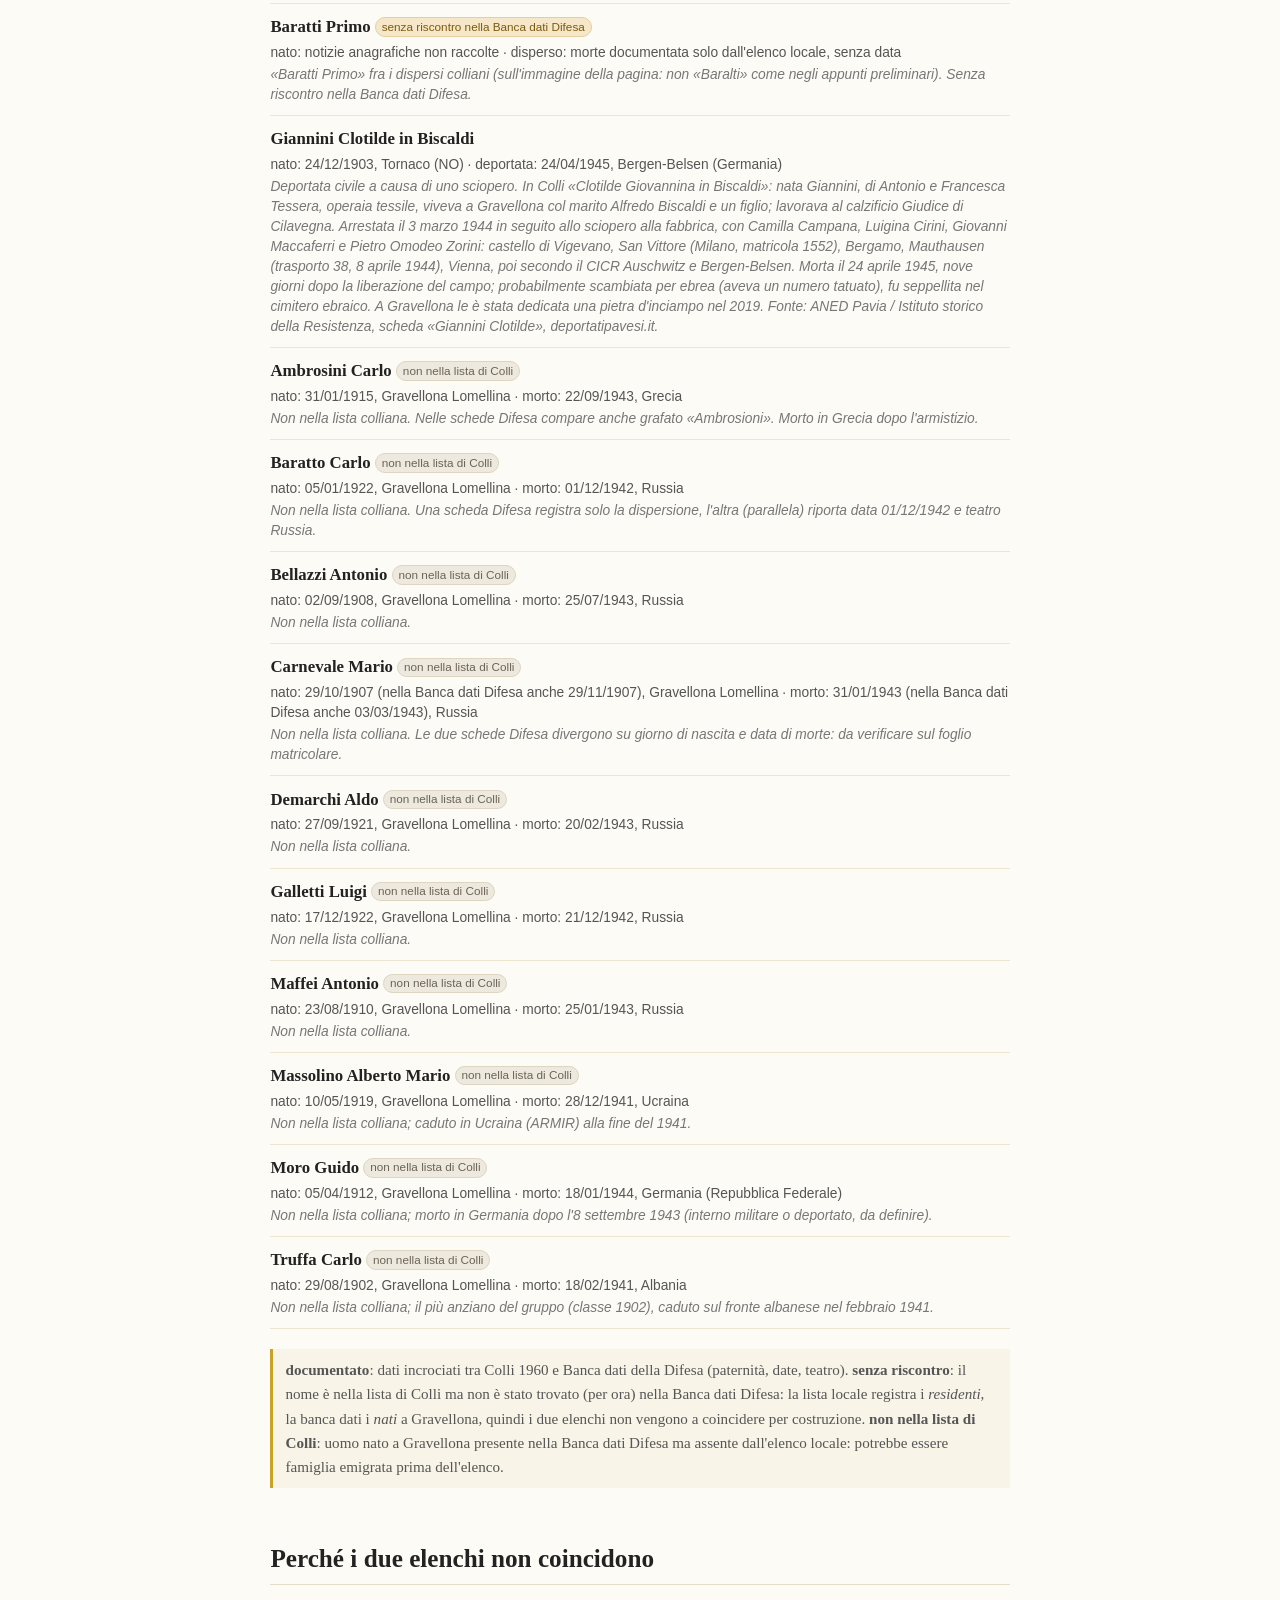
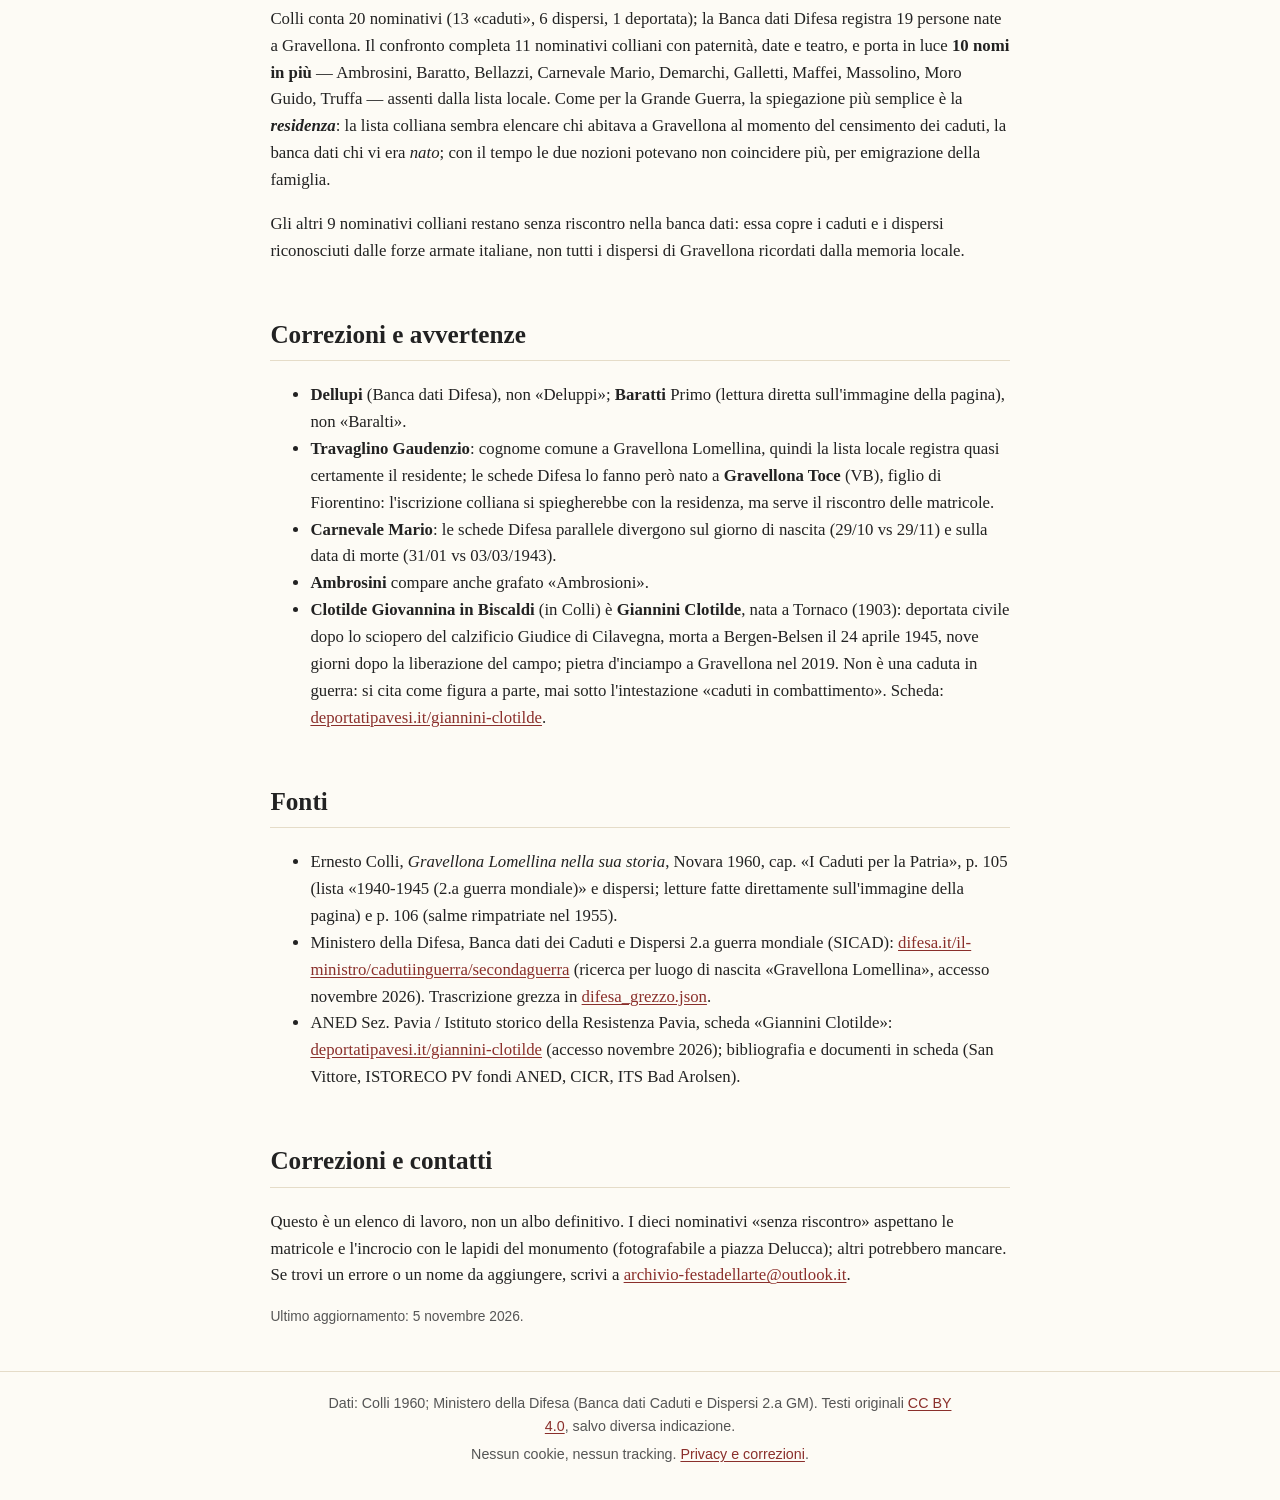
==== commit 76793572: "Clotilde identificata: Giannini, nata a Tornaco 1903, deportata post-sciopero Cilavegna, † Bergen-Be" ====
--- a/index.html
+++ b/index.html
@@ -25,7 +25,7 @@
   <p class="lead">Ernesto Colli chiude il capitolo «I Caduti per la Patria» con la lista «1940-1945 (2.a guerra mondiale)»: <strong>20 nominativi</strong> (13 caduti, 6 dispersi e una deportata civile). La <strong>Banca dati dei Caduti e Dispersi della 2.a guerra mondiale</strong> del Ministero della Difesa permette oggi di incrociarla: aggiunge paternità, date e teatri di morte, e riporta alla luce <strong>10 uomini nati a Gravellona</strong> che la lista locale non aveva. In tutto <strong>30 gravellonesi</strong>: 23 morti, 6 dispersi, 1 deportata.</p>
 
   <h2 id="numeri">I numeri</h2>
-  <p><strong>Età media alla morte: 25,5 anni</strong> (mediana 23,5; il più giovane 19, il più anziano 38), calcolata sui 18 nominativi con nascita e morte databili. Dopo l'armistizio dell'8 settembre 1943 muoiono in Germania — per internamento militare o deportazione — tre uomini; una donna viene deportata come civile.</p>
+  <p><strong>Età media alla morte: 26,3 anni</strong> (mediana 25; il più giovane 19, il più anziano 41), calcolata sui 19 nominativi con nascita e morte databili. Dopo l'armistizio dell'8 settembre 1943 muoiono in Germania — per internamento militare o deportazione — tre uomini; una donna viene deportata come civile.</p>
 
   <table>
     <thead><tr><th>anno di morte</th><th class="n">n.</th><th class="n">%</th></tr></thead>
@@ -35,24 +35,25 @@
 <tr><td>1942</td><td class="n">4</td><td class="n">13%</td></tr>
 <tr><td>1943</td><td class="n">9</td><td class="n">30%</td></tr>
 <tr><td>1944</td><td class="n">3</td><td class="n">10%</td></tr>
-<tr><td>non precisato</td><td class="n">10</td><td class="n">33%</td></tr>
+<tr><td>1945</td><td class="n">1</td><td class="n">3%</td></tr>
+<tr><td>non precisato</td><td class="n">9</td><td class="n">30%</td></tr>
     </tbody>
   </table>
 
-  <p class="nota-metodo">«Non precisato» raccoglie i nominativi documentati solo dalla lista locale di Colli, senza data; sono i 10 nominativi segnati «senza riscontro» nell'elenco.</p>
+  <p class="nota-metodo">«Non precisato» raccoglie i nominativi documentati solo dalla lista locale di Colli, senza data; sono i 9 nominativi segnati «senza riscontro» nell'elenco.</p>
 
   <table>
     <thead><tr><th>teatro, su tutti e 30</th><th class="n">n.</th><th class="n">%</th></tr></thead>
     <tbody>
 <tr><td>Russia/Ucraina</td><td class="n">10</td><td class="n">33%</td></tr>
 <tr><td>Albania/Grecia</td><td class="n">5</td><td class="n">17%</td></tr>
-<tr><td>Germania</td><td class="n">3</td><td class="n">10%</td></tr>
+<tr><td>Germania</td><td class="n">4</td><td class="n">13%</td></tr>
 <tr><td>Italia</td><td class="n">1</td><td class="n">3%</td></tr>
-<tr><td>Non documentato</td><td class="n">11</td><td class="n">37%</td></tr>
+<tr><td>Non documentato</td><td class="n">10</td><td class="n">33%</td></tr>
     </tbody>
   </table>
 
-  <p><strong>La Russia/Ucraina è il teatro maggiore</strong> (10 su 30): il fronte russo pesa quanto tutti gli altri teatri noti messi insieme. Seguono Albania/Grecia (5) e Germania (3); 1 muore in Italia nel 1944, in circostanze ancora da ricostruire.</p>
+  <p><strong>La Russia/Ucraina è il teatro maggiore</strong> (10 su 30): il fronte russo pesa quanto tutti gli altri teatri noti messi insieme. Seguono Albania/Grecia (5) e Germania (4); 1 muore in Italia nel 1944, in circostanze ancora da ricostruire.</p>
 
   <h2 id="elenco">L'elenco</h2>
   <div class="cerca-caduti">
@@ -87,7 +88,7 @@
 <li data-stato="documentato" data-cerca="Romè Primo non indicata 19/09/1913, Gravellona Lomellina 01/01/1943, Russia disperso «Romè Primo» fra i dispersi colliani; nelle schede Difesa il cognome è grafato «Rome» (senza accento)."><strong>Romè Primo</strong><span class="caduto-dettagli">nato: 19/09/1913, Gravellona Lomellina · disperso: 01/01/1943, Russia</span><span class="caduto-nota">«Romè Primo» fra i dispersi colliani; nelle schede Difesa il cognome è grafato «Rome» (senza accento).</span></li>
 <li data-stato="documentato" data-cerca="Dellupi Osvaldo non indicata 02/03/1922, Gravellona Lomellina 01/12/1942, Russia disperso «Deluppi Osvaldo» in Colli: nella Banca dati Difesa il cognome è grafato «Dellupi» (verificare la forma corretta su matricola o lapide)."><strong>Dellupi Osvaldo</strong><span class="caduto-dettagli">nato: 02/03/1922, Gravellona Lomellina · disperso: 01/12/1942, Russia</span><span class="caduto-nota">«Deluppi Osvaldo» in Colli: nella Banca dati Difesa il cognome è grafato «Dellupi» (verificare la forma corretta su matricola o lapide).</span></li>
 <li data-stato="da confermare" data-cerca="Baratti Primo non indicata   disperso «Baratti Primo» fra i dispersi colliani (sull&#x27;immagine della pagina: non «Baralti» come negli appunti preliminari). Senza riscontro nella Banca dati Difesa."><strong>Baratti Primo</strong> <span class="badge badge-verifica">senza riscontro nella Banca dati Difesa</span><span class="caduto-dettagli">nato: notizie anagrafiche non raccolte · disperso: morte documentata solo dall'elenco locale, senza data</span><span class="caduto-nota">«Baratti Primo» fra i dispersi colliani (sull&#x27;immagine della pagina: non «Baralti» come negli appunti preliminari). Senza riscontro nella Banca dati Difesa.</span></li>
-<li data-stato="da confermare" data-cerca="Clotilde Giovannina in Biscaldi non indicata   deportata Unica donna dell&#x27;elenco colliano: «deportata in Germania». Secondo le informazioni di famiglia, era originaria di Tornaco (NO) o Tromello (PV) e fu deportata dopo uno sciopero. Non è una caduta in combattimento ma una deportazione civile: cognome da nubile, data e scheda ANED da cercare."><strong>Clotilde Giovannina in Biscaldi</strong> <span class="badge badge-verifica">senza riscontro nella Banca dati Difesa</span><span class="caduto-dettagli">nato: notizie anagrafiche non raccolte · deportata: morte documentata solo dall'elenco locale, senza data</span><span class="caduto-nota">Unica donna dell&#x27;elenco colliano: «deportata in Germania». Secondo le informazioni di famiglia, era originaria di Tornaco (NO) o Tromello (PV) e fu deportata dopo uno sciopero. Non è una caduta in combattimento ma una deportazione civile: cognome da nubile, data e scheda ANED da cercare.</span></li>
+<li data-stato="documentato" data-cerca="Giannini Clotilde in Biscaldi Antonio 24/12/1903, Tornaco (NO) 24/04/1945, Bergen-Belsen (Germania) deportata Deportata civile a causa di uno sciopero. In Colli «Clotilde Giovannina in Biscaldi»: nata Giannini, di Antonio e Francesca Tessera, operaia tessile, viveva a Gravellona col marito Alfredo Biscaldi e un figlio; lavorava al calzificio Giudice di Cilavegna. Arrestata il 3 marzo 1944 in seguito allo sciopero alla fabbrica, con Camilla Campana, Luigina Cirini, Giovanni Maccaferri e Pietro Omodeo Zorini: castello di Vigevano, San Vittore (Milano, matricola 1552), Bergamo, Mauthausen (trasporto 38, 8 aprile 1944), Vienna, poi secondo il CICR Auschwitz e Bergen-Belsen. Morta il 24 aprile 1945, nove giorni dopo la liberazione del campo; probabilmente scambiata per ebrea (aveva un numero tatuato), fu seppellita nel cimitero ebraico. A Gravellona le è stata dedicata una pietra d&#x27;inciampo nel 2019. Fonte: ANED Pavia / Istituto storico della Resistenza, scheda «Giannini Clotilde», deportatipavesi.it."><strong>Giannini Clotilde in Biscaldi</strong><span class="caduto-dettagli">nato: 24/12/1903, Tornaco (NO) · deportata: 24/04/1945, Bergen-Belsen (Germania)</span><span class="caduto-nota">Deportata civile a causa di uno sciopero. In Colli «Clotilde Giovannina in Biscaldi»: nata Giannini, di Antonio e Francesca Tessera, operaia tessile, viveva a Gravellona col marito Alfredo Biscaldi e un figlio; lavorava al calzificio Giudice di Cilavegna. Arrestata il 3 marzo 1944 in seguito allo sciopero alla fabbrica, con Camilla Campana, Luigina Cirini, Giovanni Maccaferri e Pietro Omodeo Zorini: castello di Vigevano, San Vittore (Milano, matricola 1552), Bergamo, Mauthausen (trasporto 38, 8 aprile 1944), Vienna, poi secondo il CICR Auschwitz e Bergen-Belsen. Morta il 24 aprile 1945, nove giorni dopo la liberazione del campo; probabilmente scambiata per ebrea (aveva un numero tatuato), fu seppellita nel cimitero ebraico. A Gravellona le è stata dedicata una pietra d&#x27;inciampo nel 2019. Fonte: ANED Pavia / Istituto storico della Resistenza, scheda «Giannini Clotilde», deportatipavesi.it.</span></li>
 <li data-stato="documentato" data-cerca="Ambrosini Carlo Luigi 31/01/1915, Gravellona Lomellina 22/09/1943, Grecia morto Non nella lista colliana. Nelle schede Difesa compare anche grafato «Ambrosioni». Morto in Grecia dopo l&#x27;armistizio."><strong>Ambrosini Carlo</strong> <span class="badge badge-fuori">non nella lista di Colli</span><span class="caduto-dettagli">nato: 31/01/1915, Gravellona Lomellina · morto: 22/09/1943, Grecia</span><span class="caduto-nota">Non nella lista colliana. Nelle schede Difesa compare anche grafato «Ambrosioni». Morto in Grecia dopo l&#x27;armistizio.</span></li>
 <li data-stato="documentato" data-cerca="Baratto Carlo Giuseppe 05/01/1922, Gravellona Lomellina 01/12/1942, Russia morto Non nella lista colliana. Una scheda Difesa registra solo la dispersione, l&#x27;altra (parallela) riporta data 01/12/1942 e teatro Russia."><strong>Baratto Carlo</strong> <span class="badge badge-fuori">non nella lista di Colli</span><span class="caduto-dettagli">nato: 05/01/1922, Gravellona Lomellina · morto: 01/12/1942, Russia</span><span class="caduto-nota">Non nella lista colliana. Una scheda Difesa registra solo la dispersione, l&#x27;altra (parallela) riporta data 01/12/1942 e teatro Russia.</span></li>
 <li data-stato="documentato" data-cerca="Bellazzi Antonio Giovanni 02/09/1908, Gravellona Lomellina 25/07/1943, Russia morto Non nella lista colliana."><strong>Bellazzi Antonio</strong> <span class="badge badge-fuori">non nella lista di Colli</span><span class="caduto-dettagli">nato: 02/09/1908, Gravellona Lomellina · morto: 25/07/1943, Russia</span><span class="caduto-nota">Non nella lista colliana.</span></li>
@@ -105,8 +106,8 @@
   <p class="legenda"><strong>documentato</strong>: dati incrociati tra Colli 1960 e Banca dati della Difesa (paternità, date, teatro). <strong>senza riscontro</strong>: il nome è nella lista di Colli ma non è stato trovato (per ora) nella Banca dati Difesa: la lista locale registra i <em>residenti</em>, la banca dati i <em>nati</em> a Gravellona, quindi i due elenchi non vengono a coincidere per costruzione. <strong>non nella lista di Colli</strong>: uomo nato a Gravellona presente nella Banca dati Difesa ma assente dall'elenco locale: potrebbe essere famiglia emigrata prima dell'elenco.</p>
 
   <h2 id="colli">Perché i due elenchi non coincidono</h2>
-  <p>Colli conta 20 nominativi (13 «caduti», 6 dispersi, 1 deportata); la Banca dati Difesa registra 19 persone nate a Gravellona. Il confronto completa 10 nominativi colliani con paternità, date e teatro, e porta in luce <strong>10 nomi in più</strong> — Ambrosini, Baratto, Bellazzi, Carnevale Mario, Demarchi, Galletti, Maffei, Massolino, Moro Guido, Truffa — assenti dalla lista locale. Come per la Grande Guerra, la spiegazione più semplice è la <strong><em>residenza</em></strong>: la lista colliana sembra elencare chi abitava a Gravellona al momento del censimento dei caduti, la banca dati chi vi era <em>nato</em>; con il tempo le due nozioni potevano non coincidere più, per emigrazione della famiglia.</p>
-  <p>Gli altri 10 nominativi colliani restano senza riscontro nella banca dati: essa copre i caduti e i dispersi riconosciuti dalle forze armate italiane, non tutti i dispersi di Gravellona ricordati dalla memoria locale.</p>
+  <p>Colli conta 20 nominativi (13 «caduti», 6 dispersi, 1 deportata); la Banca dati Difesa registra 19 persone nate a Gravellona. Il confronto completa 11 nominativi colliani con paternità, date e teatro, e porta in luce <strong>10 nomi in più</strong> — Ambrosini, Baratto, Bellazzi, Carnevale Mario, Demarchi, Galletti, Maffei, Massolino, Moro Guido, Truffa — assenti dalla lista locale. Come per la Grande Guerra, la spiegazione più semplice è la <strong><em>residenza</em></strong>: la lista colliana sembra elencare chi abitava a Gravellona al momento del censimento dei caduti, la banca dati chi vi era <em>nato</em>; con il tempo le due nozioni potevano non coincidere più, per emigrazione della famiglia.</p>
+  <p>Gli altri 9 nominativi colliani restano senza riscontro nella banca dati: essa copre i caduti e i dispersi riconosciuti dalle forze armate italiane, non tutti i dispersi di Gravellona ricordati dalla memoria locale.</p>
 
   <h2 id="correzioni">Correzioni e avvertenze</h2>
   <ul>
@@ -114,13 +115,14 @@
     <li><strong>Travaglino Gaudenzio</strong>: cognome comune a Gravellona Lomellina, quindi la lista locale registra quasi certamente il residente; le schede Difesa lo fanno però nato a <strong>Gravellona Toce</strong> (VB), figlio di Fiorentino: l'iscrizione colliana si spiegherebbe con la residenza, ma serve il riscontro delle matricole.</li>
     <li><strong>Carnevale Mario</strong>: le schede Difesa parallele divergono sul giorno di nascita (29/10 vs 29/11) e sulla data di morte (31/01 vs 03/03/1943).</li>
     <li><strong>Ambrosini</strong> compare anche grafato «Ambrosioni».</li>
-    <li><strong>Clotilde Giovannina in Biscaldi</strong> non è una caduta in guerra ma una <strong>deportata civile</strong>: si cita come figura a parte, mai sotto l'intestazione «caduti in combattimento».</li>
+    <li><strong>Clotilde Giovannina in Biscaldi</strong> (in Colli) è <strong>Giannini Clotilde</strong>, nata a Tornaco (1903): deportata civile dopo lo sciopero del calzificio Giudice di Cilavegna, morta a Bergen-Belsen il 24 aprile 1945, nove giorni dopo la liberazione del campo; pietra d'inciampo a Gravellona nel 2019. Non è una caduta in guerra: si cita come figura a parte, mai sotto l'intestazione «caduti in combattimento». Scheda: <a href="https://www.deportatipavesi.it/giannini-clotilde/">deportatipavesi.it/giannini-clotilde</a>.</li>
   </ul>
 
   <h2 id="fonti">Fonti</h2>
   <ul>
     <li>Ernesto Colli, <em>Gravellona Lomellina nella sua storia</em>, Novara 1960, cap. «I Caduti per la Patria», p. 105 (lista «1940-1945 (2.a guerra mondiale)» e dispersi; letture fatte direttamente sull'immagine della pagina) e p. 106 (salme rimpatriate nel 1955).</li>
     <li>Ministero della Difesa, Banca dati dei Caduti e Dispersi 2.a guerra mondiale (SICAD): <a href="https://www.difesa.it/il-ministro/cadutiinguerra/secondaguerra/secondaguerra.html">difesa.it/il-ministro/cadutiinguerra/secondaguerra</a> (ricerca per luogo di nascita «Gravellona Lomellina», accesso novembre 2026). Trascrizione grezza in <a href="https://github.com/racconti-di-gravellona/caduti-seconda-guerra-gravellona/blob/main/difesa_grezzo.json">difesa_grezzo.json</a>.</li>
+    <li>ANED Sez. Pavia / Istituto storico della Resistenza Pavia, scheda «Giannini Clotilde»: <a href="https://www.deportatipavesi.it/giannini-clotilde/">deportatipavesi.it/giannini-clotilde</a> (accesso novembre 2026); bibliografia e documenti in scheda (San Vittore, ISTORECO PV fondi ANED, CICR, ITS Bad Arolsen).</li>
   </ul>
 
   <h2 id="contatti">Correzioni e contatti</h2>
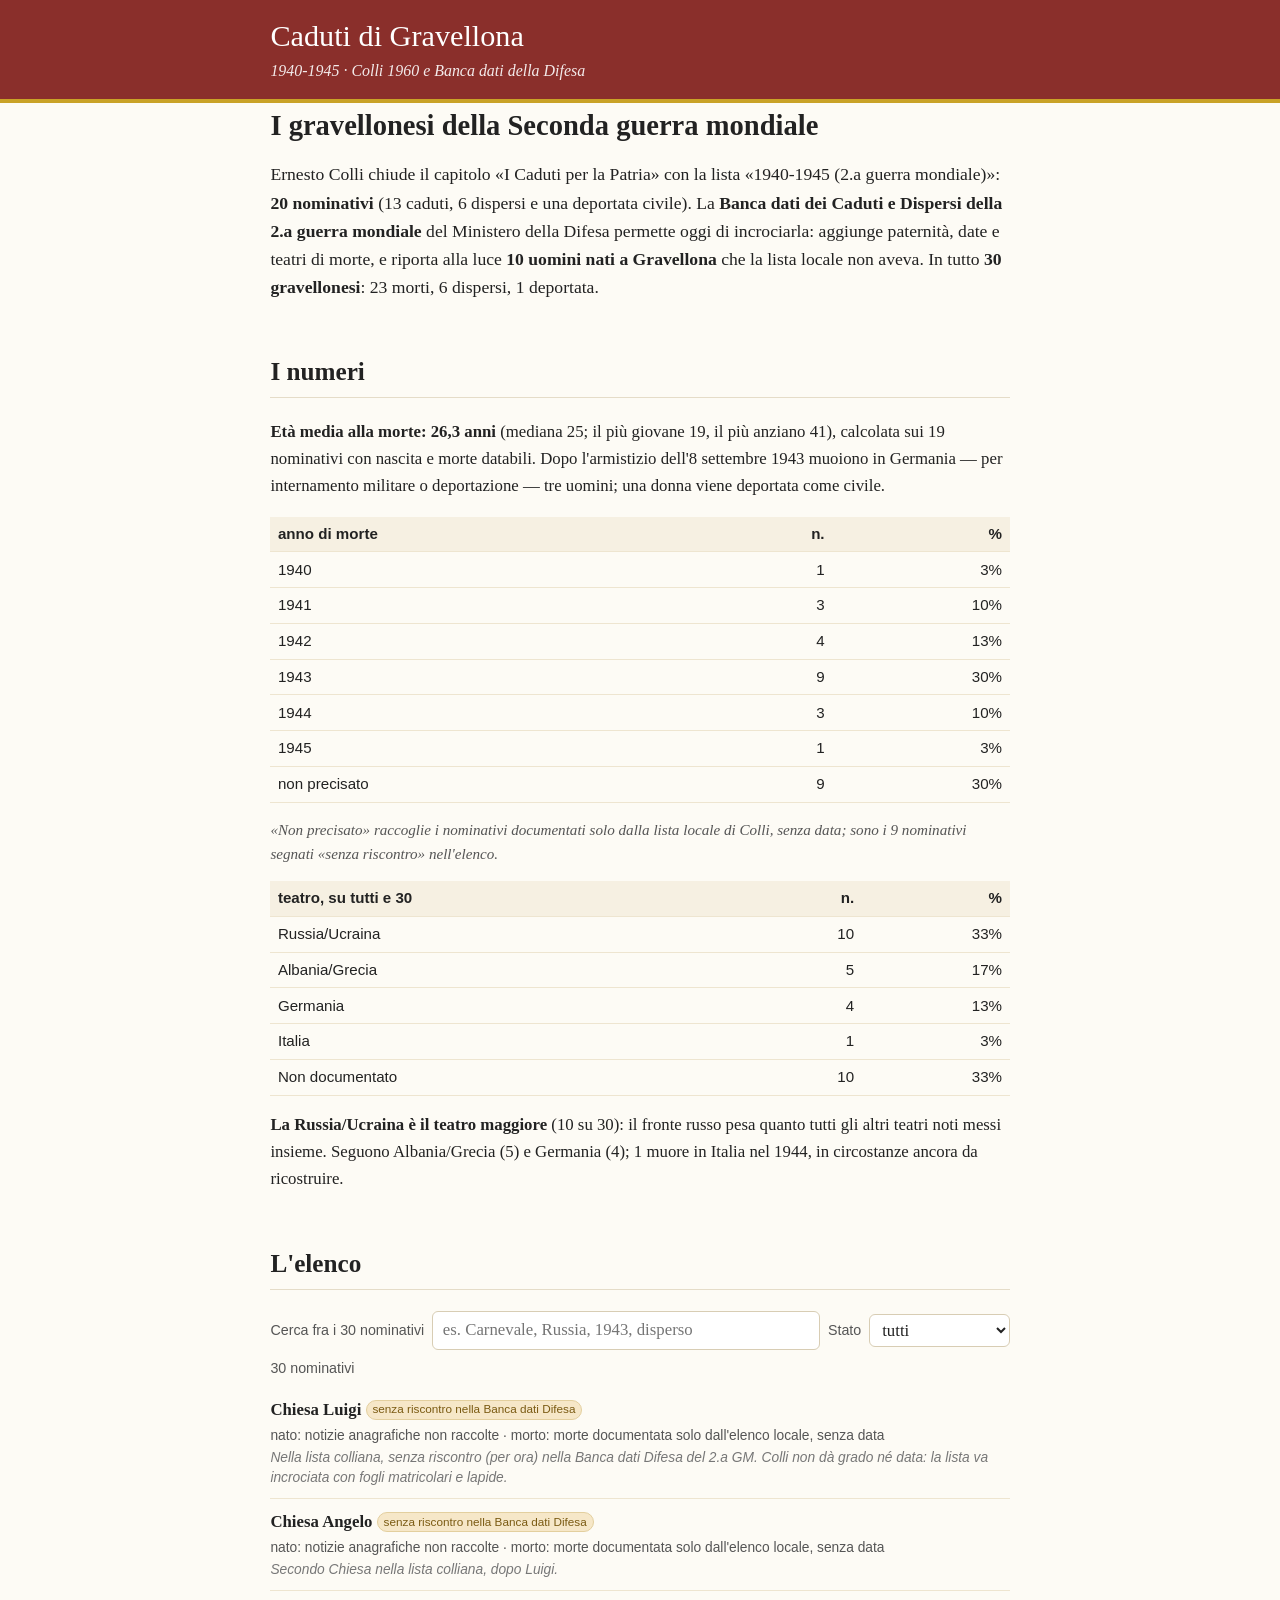
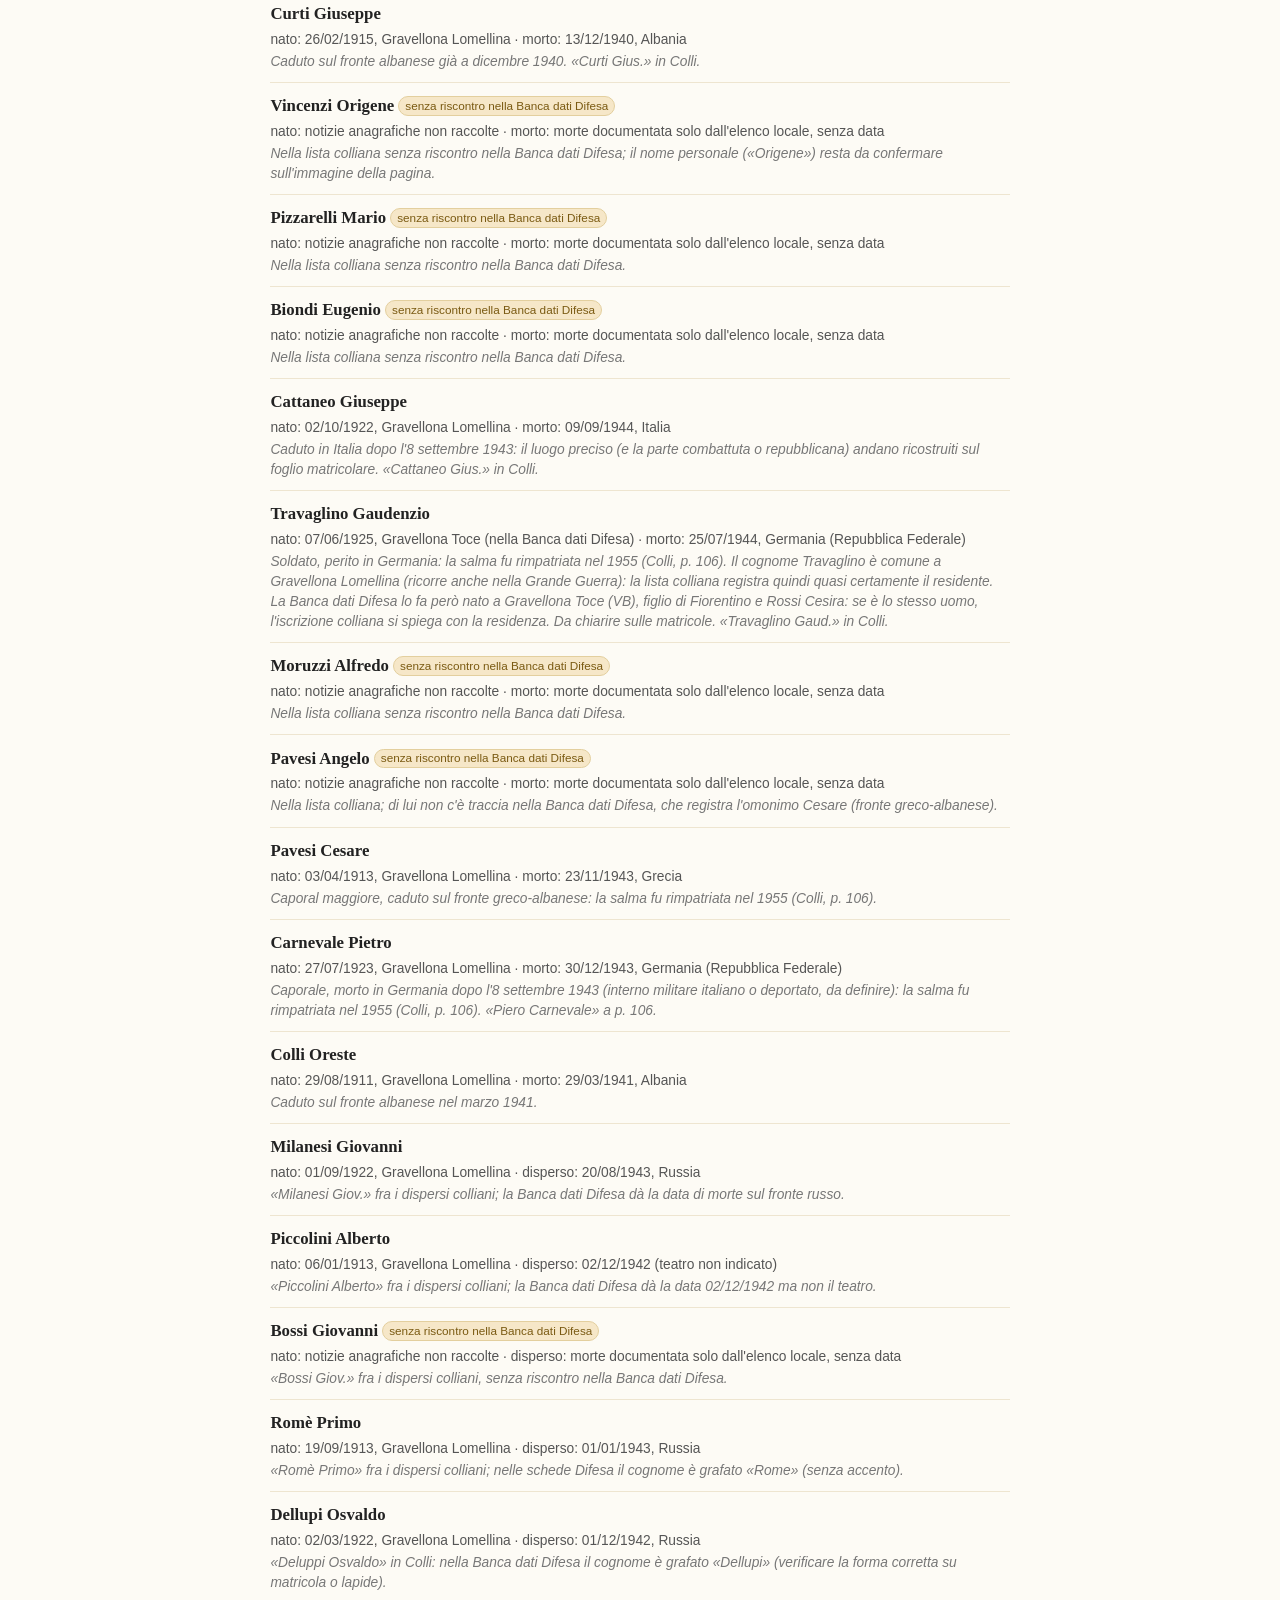
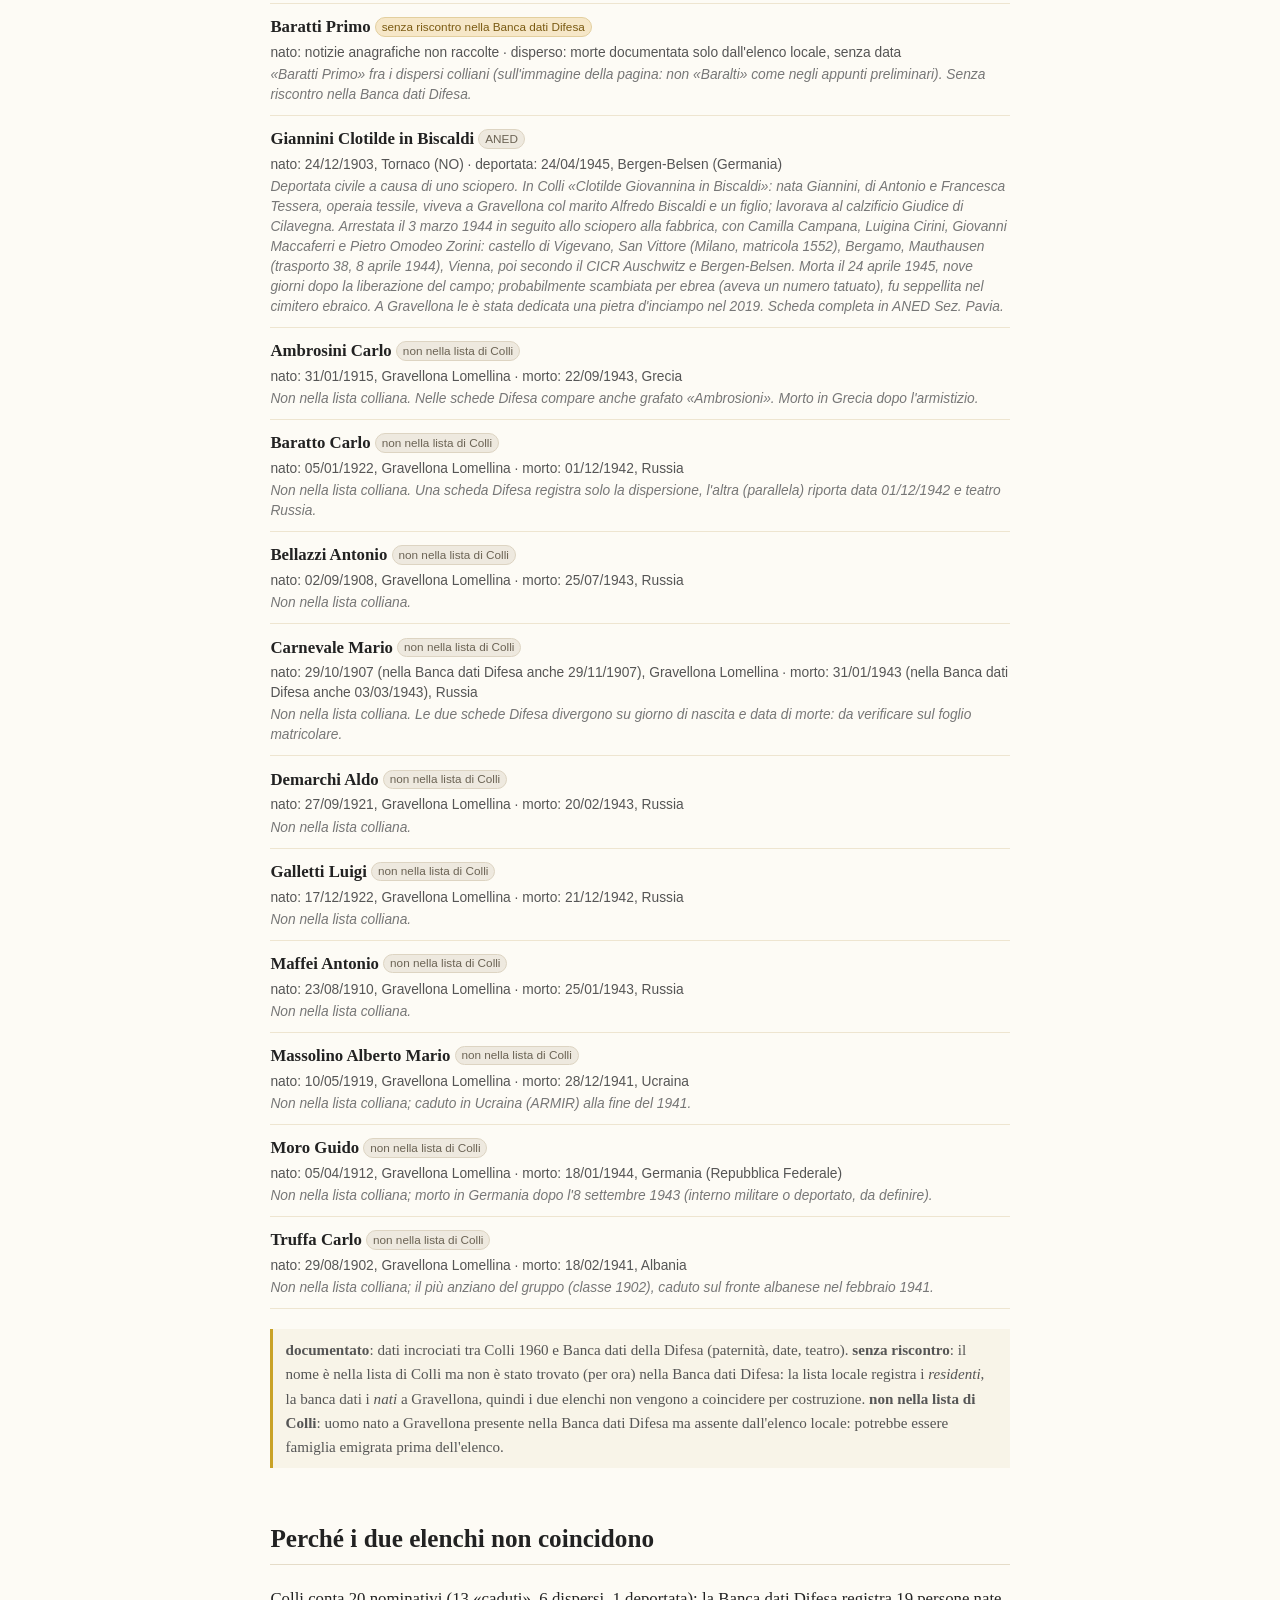
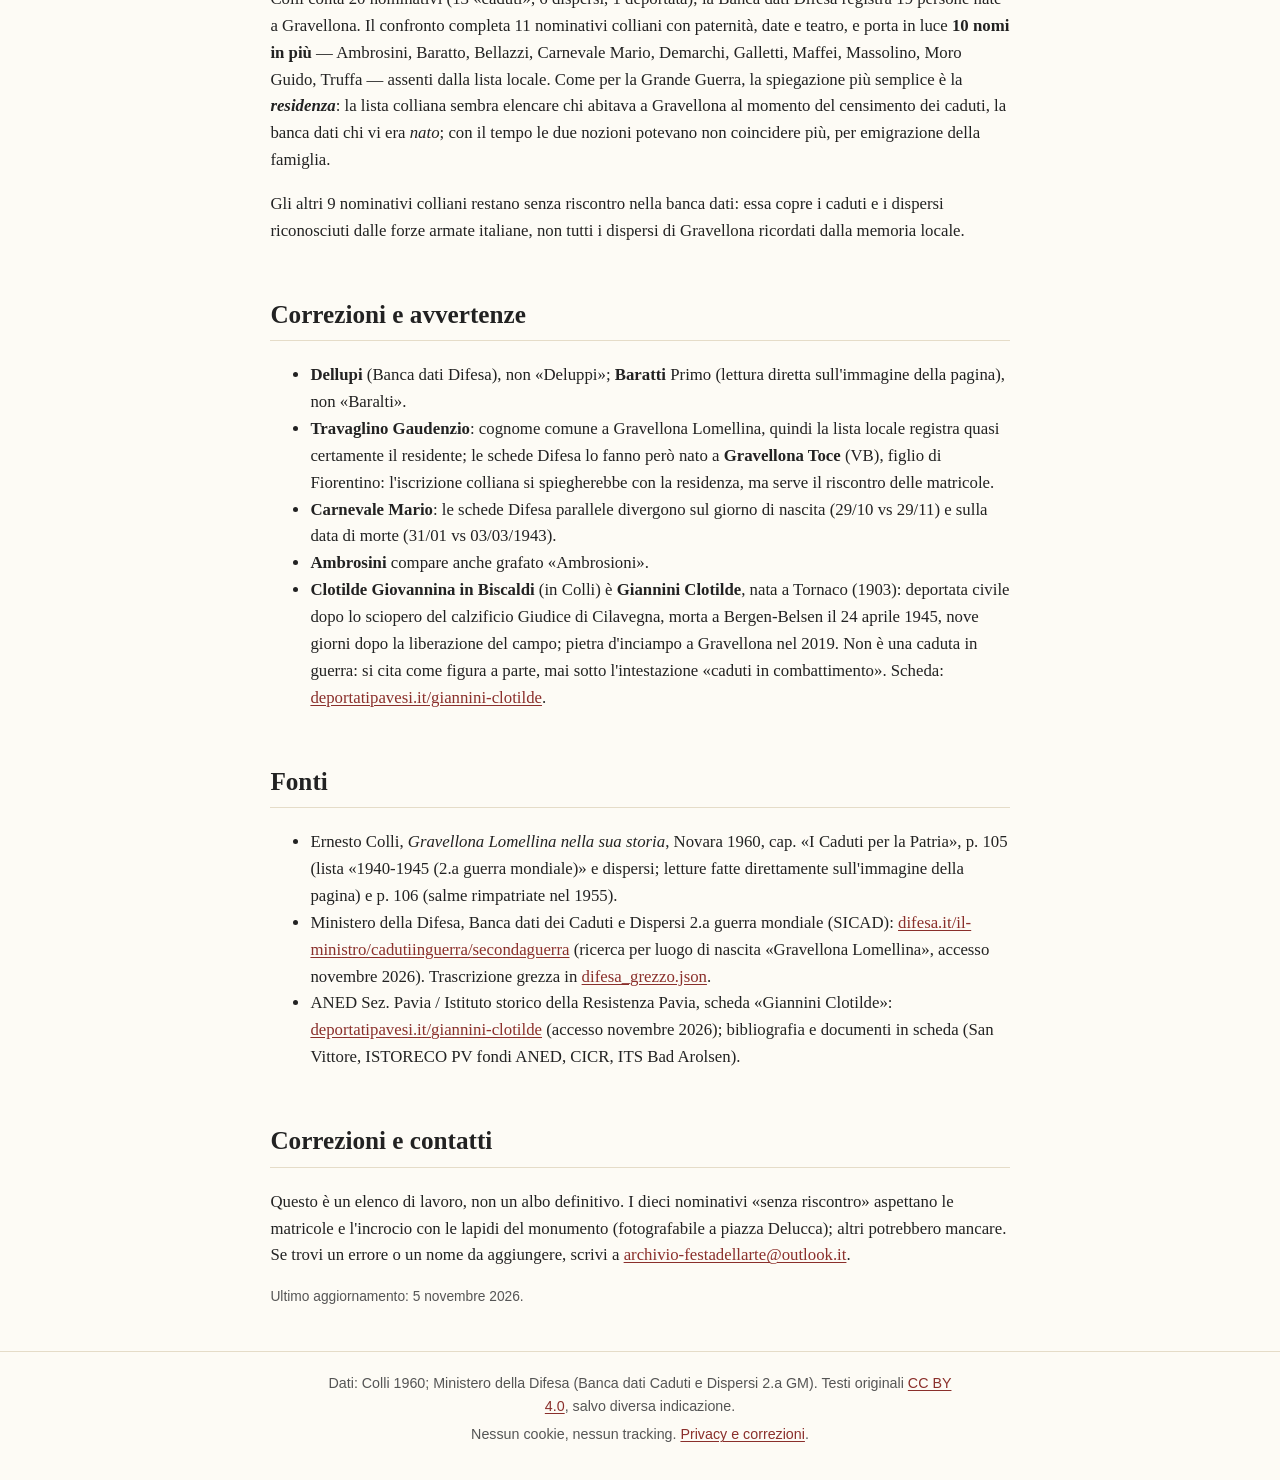
==== commit b69b3631: "Scheda Clotilde:Badge ANED al posto del rinvio al sito" ====
--- a/index.html
+++ b/index.html
@@ -88,7 +88,7 @@
 <li data-stato="documentato" data-cerca="Romè Primo non indicata 19/09/1913, Gravellona Lomellina 01/01/1943, Russia disperso «Romè Primo» fra i dispersi colliani; nelle schede Difesa il cognome è grafato «Rome» (senza accento)."><strong>Romè Primo</strong><span class="caduto-dettagli">nato: 19/09/1913, Gravellona Lomellina · disperso: 01/01/1943, Russia</span><span class="caduto-nota">«Romè Primo» fra i dispersi colliani; nelle schede Difesa il cognome è grafato «Rome» (senza accento).</span></li>
 <li data-stato="documentato" data-cerca="Dellupi Osvaldo non indicata 02/03/1922, Gravellona Lomellina 01/12/1942, Russia disperso «Deluppi Osvaldo» in Colli: nella Banca dati Difesa il cognome è grafato «Dellupi» (verificare la forma corretta su matricola o lapide)."><strong>Dellupi Osvaldo</strong><span class="caduto-dettagli">nato: 02/03/1922, Gravellona Lomellina · disperso: 01/12/1942, Russia</span><span class="caduto-nota">«Deluppi Osvaldo» in Colli: nella Banca dati Difesa il cognome è grafato «Dellupi» (verificare la forma corretta su matricola o lapide).</span></li>
 <li data-stato="da confermare" data-cerca="Baratti Primo non indicata   disperso «Baratti Primo» fra i dispersi colliani (sull&#x27;immagine della pagina: non «Baralti» come negli appunti preliminari). Senza riscontro nella Banca dati Difesa."><strong>Baratti Primo</strong> <span class="badge badge-verifica">senza riscontro nella Banca dati Difesa</span><span class="caduto-dettagli">nato: notizie anagrafiche non raccolte · disperso: morte documentata solo dall'elenco locale, senza data</span><span class="caduto-nota">«Baratti Primo» fra i dispersi colliani (sull&#x27;immagine della pagina: non «Baralti» come negli appunti preliminari). Senza riscontro nella Banca dati Difesa.</span></li>
-<li data-stato="documentato" data-cerca="Giannini Clotilde in Biscaldi Antonio 24/12/1903, Tornaco (NO) 24/04/1945, Bergen-Belsen (Germania) deportata Deportata civile a causa di uno sciopero. In Colli «Clotilde Giovannina in Biscaldi»: nata Giannini, di Antonio e Francesca Tessera, operaia tessile, viveva a Gravellona col marito Alfredo Biscaldi e un figlio; lavorava al calzificio Giudice di Cilavegna. Arrestata il 3 marzo 1944 in seguito allo sciopero alla fabbrica, con Camilla Campana, Luigina Cirini, Giovanni Maccaferri e Pietro Omodeo Zorini: castello di Vigevano, San Vittore (Milano, matricola 1552), Bergamo, Mauthausen (trasporto 38, 8 aprile 1944), Vienna, poi secondo il CICR Auschwitz e Bergen-Belsen. Morta il 24 aprile 1945, nove giorni dopo la liberazione del campo; probabilmente scambiata per ebrea (aveva un numero tatuato), fu seppellita nel cimitero ebraico. A Gravellona le è stata dedicata una pietra d&#x27;inciampo nel 2019. Fonte: ANED Pavia / Istituto storico della Resistenza, scheda «Giannini Clotilde», deportatipavesi.it."><strong>Giannini Clotilde in Biscaldi</strong><span class="caduto-dettagli">nato: 24/12/1903, Tornaco (NO) · deportata: 24/04/1945, Bergen-Belsen (Germania)</span><span class="caduto-nota">Deportata civile a causa di uno sciopero. In Colli «Clotilde Giovannina in Biscaldi»: nata Giannini, di Antonio e Francesca Tessera, operaia tessile, viveva a Gravellona col marito Alfredo Biscaldi e un figlio; lavorava al calzificio Giudice di Cilavegna. Arrestata il 3 marzo 1944 in seguito allo sciopero alla fabbrica, con Camilla Campana, Luigina Cirini, Giovanni Maccaferri e Pietro Omodeo Zorini: castello di Vigevano, San Vittore (Milano, matricola 1552), Bergamo, Mauthausen (trasporto 38, 8 aprile 1944), Vienna, poi secondo il CICR Auschwitz e Bergen-Belsen. Morta il 24 aprile 1945, nove giorni dopo la liberazione del campo; probabilmente scambiata per ebrea (aveva un numero tatuato), fu seppellita nel cimitero ebraico. A Gravellona le è stata dedicata una pietra d&#x27;inciampo nel 2019. Fonte: ANED Pavia / Istituto storico della Resistenza, scheda «Giannini Clotilde», deportatipavesi.it.</span></li>
+<li data-stato="documentato" data-cerca="Giannini Clotilde in Biscaldi Antonio 24/12/1903, Tornaco (NO) 24/04/1945, Bergen-Belsen (Germania) deportata Deportata civile a causa di uno sciopero. In Colli «Clotilde Giovannina in Biscaldi»: nata Giannini, di Antonio e Francesca Tessera, operaia tessile, viveva a Gravellona col marito Alfredo Biscaldi e un figlio; lavorava al calzificio Giudice di Cilavegna. Arrestata il 3 marzo 1944 in seguito allo sciopero alla fabbrica, con Camilla Campana, Luigina Cirini, Giovanni Maccaferri e Pietro Omodeo Zorini: castello di Vigevano, San Vittore (Milano, matricola 1552), Bergamo, Mauthausen (trasporto 38, 8 aprile 1944), Vienna, poi secondo il CICR Auschwitz e Bergen-Belsen. Morta il 24 aprile 1945, nove giorni dopo la liberazione del campo; probabilmente scambiata per ebrea (aveva un numero tatuato), fu seppellita nel cimitero ebraico. A Gravellona le è stata dedicata una pietra d&#x27;inciampo nel 2019. Scheda completa in ANED Sez. Pavia."><strong>Giannini Clotilde in Biscaldi</strong> <span class="badge badge-fuori">ANED</span><span class="caduto-dettagli">nato: 24/12/1903, Tornaco (NO) · deportata: 24/04/1945, Bergen-Belsen (Germania)</span><span class="caduto-nota">Deportata civile a causa di uno sciopero. In Colli «Clotilde Giovannina in Biscaldi»: nata Giannini, di Antonio e Francesca Tessera, operaia tessile, viveva a Gravellona col marito Alfredo Biscaldi e un figlio; lavorava al calzificio Giudice di Cilavegna. Arrestata il 3 marzo 1944 in seguito allo sciopero alla fabbrica, con Camilla Campana, Luigina Cirini, Giovanni Maccaferri e Pietro Omodeo Zorini: castello di Vigevano, San Vittore (Milano, matricola 1552), Bergamo, Mauthausen (trasporto 38, 8 aprile 1944), Vienna, poi secondo il CICR Auschwitz e Bergen-Belsen. Morta il 24 aprile 1945, nove giorni dopo la liberazione del campo; probabilmente scambiata per ebrea (aveva un numero tatuato), fu seppellita nel cimitero ebraico. A Gravellona le è stata dedicata una pietra d&#x27;inciampo nel 2019. Scheda completa in ANED Sez. Pavia.</span></li>
 <li data-stato="documentato" data-cerca="Ambrosini Carlo Luigi 31/01/1915, Gravellona Lomellina 22/09/1943, Grecia morto Non nella lista colliana. Nelle schede Difesa compare anche grafato «Ambrosioni». Morto in Grecia dopo l&#x27;armistizio."><strong>Ambrosini Carlo</strong> <span class="badge badge-fuori">non nella lista di Colli</span><span class="caduto-dettagli">nato: 31/01/1915, Gravellona Lomellina · morto: 22/09/1943, Grecia</span><span class="caduto-nota">Non nella lista colliana. Nelle schede Difesa compare anche grafato «Ambrosioni». Morto in Grecia dopo l&#x27;armistizio.</span></li>
 <li data-stato="documentato" data-cerca="Baratto Carlo Giuseppe 05/01/1922, Gravellona Lomellina 01/12/1942, Russia morto Non nella lista colliana. Una scheda Difesa registra solo la dispersione, l&#x27;altra (parallela) riporta data 01/12/1942 e teatro Russia."><strong>Baratto Carlo</strong> <span class="badge badge-fuori">non nella lista di Colli</span><span class="caduto-dettagli">nato: 05/01/1922, Gravellona Lomellina · morto: 01/12/1942, Russia</span><span class="caduto-nota">Non nella lista colliana. Una scheda Difesa registra solo la dispersione, l&#x27;altra (parallela) riporta data 01/12/1942 e teatro Russia.</span></li>
 <li data-stato="documentato" data-cerca="Bellazzi Antonio Giovanni 02/09/1908, Gravellona Lomellina 25/07/1943, Russia morto Non nella lista colliana."><strong>Bellazzi Antonio</strong> <span class="badge badge-fuori">non nella lista di Colli</span><span class="caduto-dettagli">nato: 02/09/1908, Gravellona Lomellina · morto: 25/07/1943, Russia</span><span class="caduto-nota">Non nella lista colliana.</span></li>
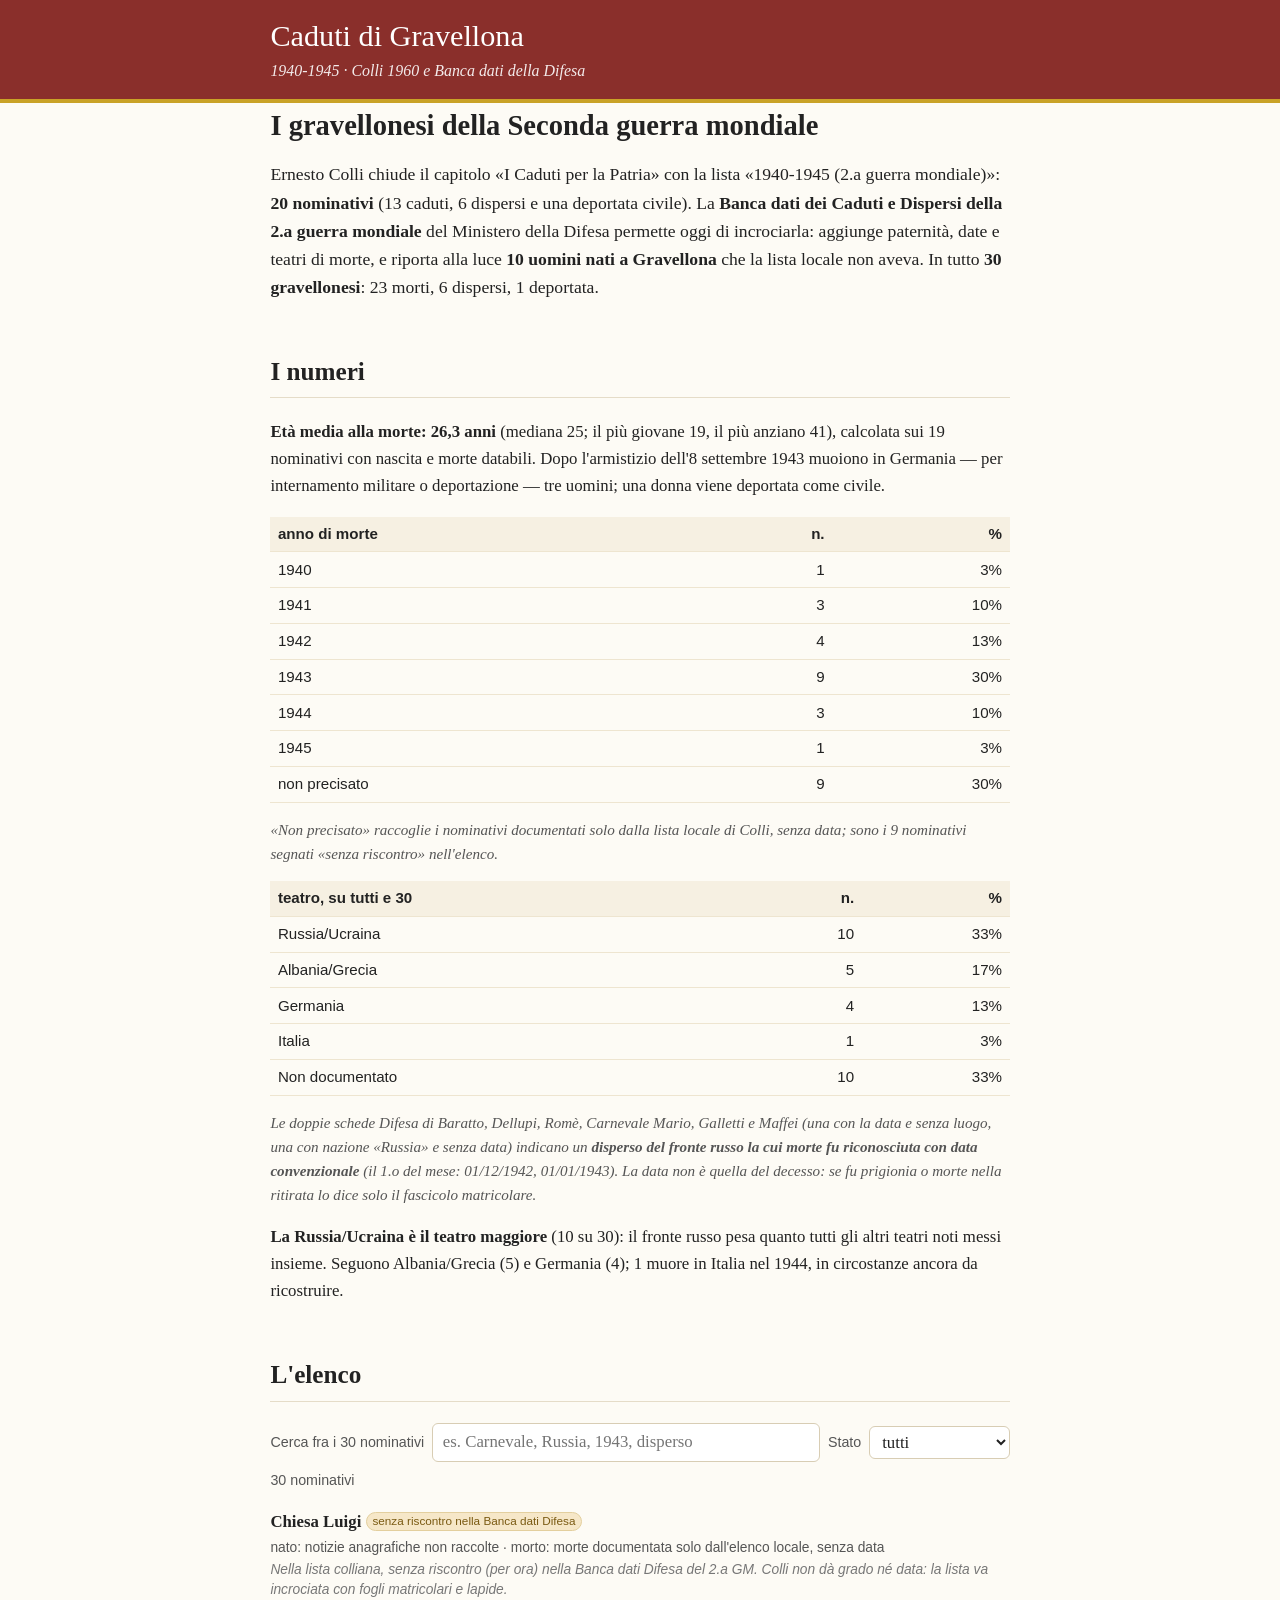
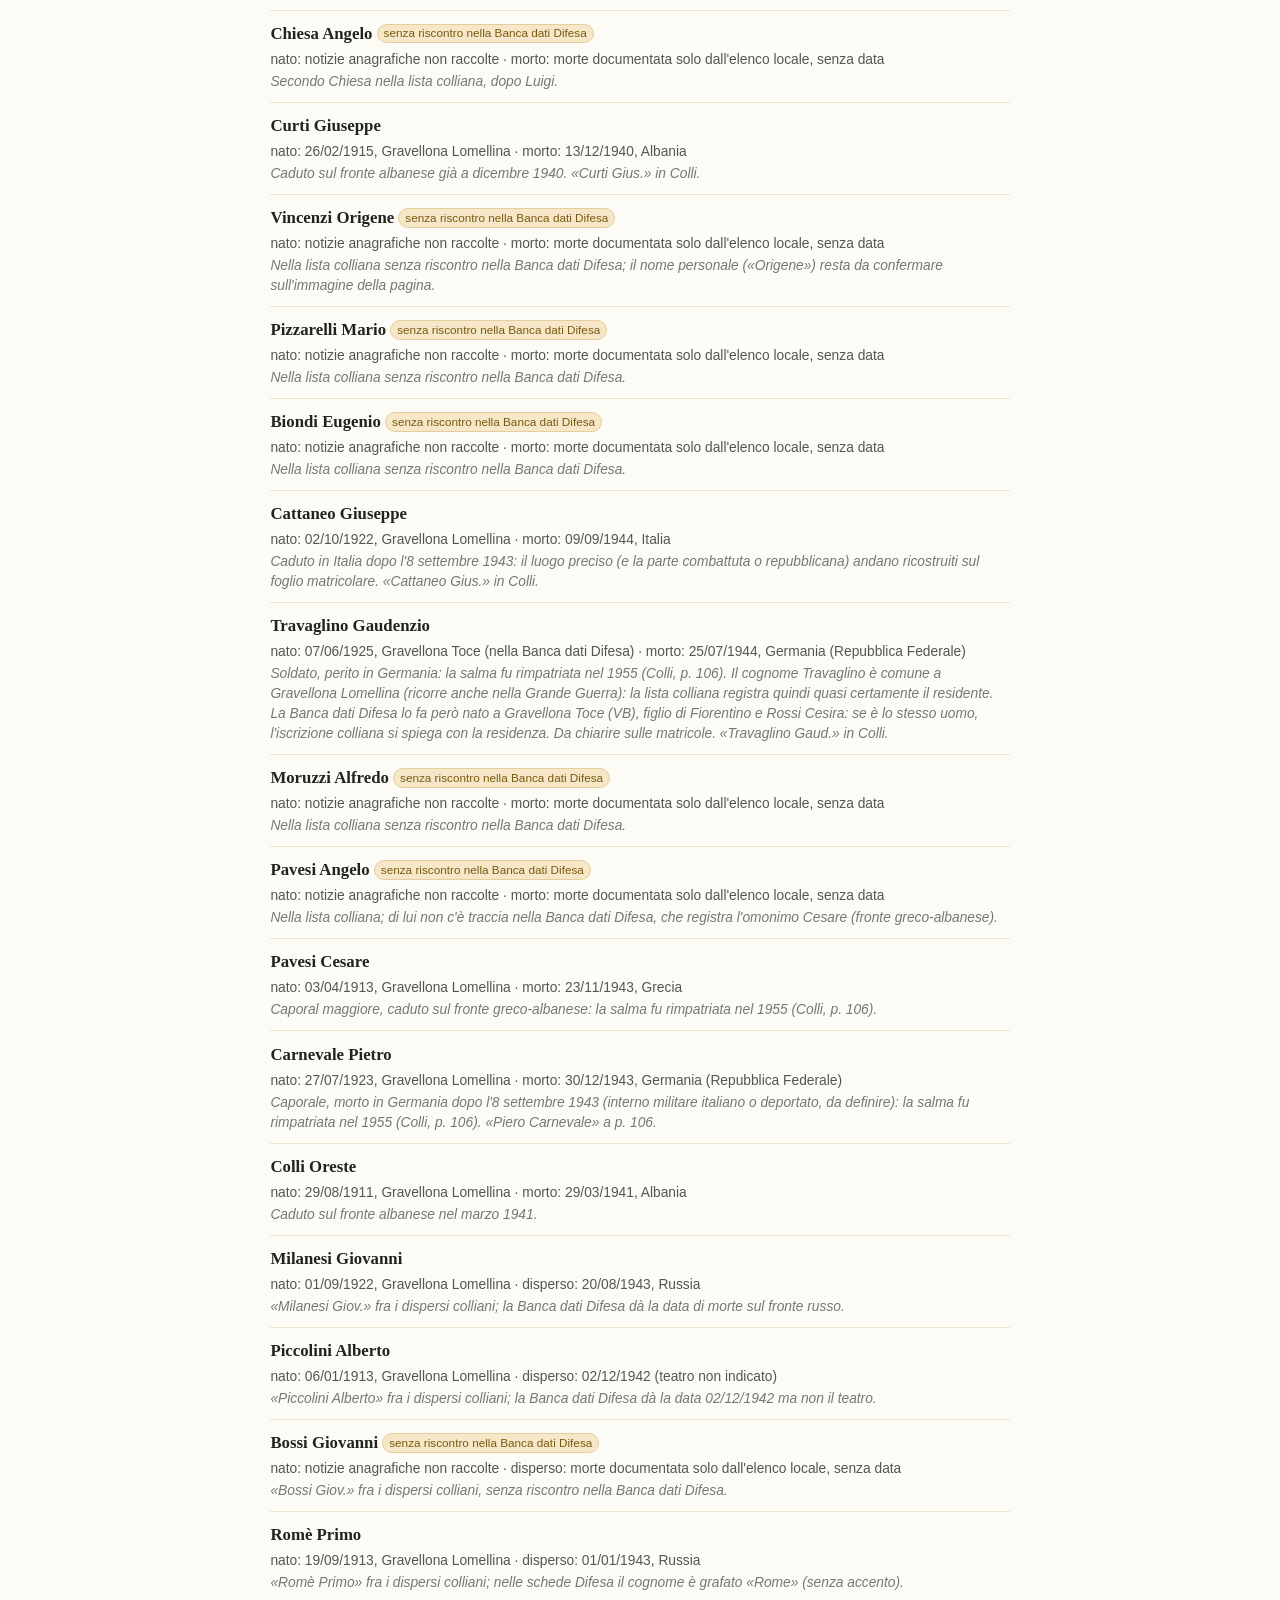
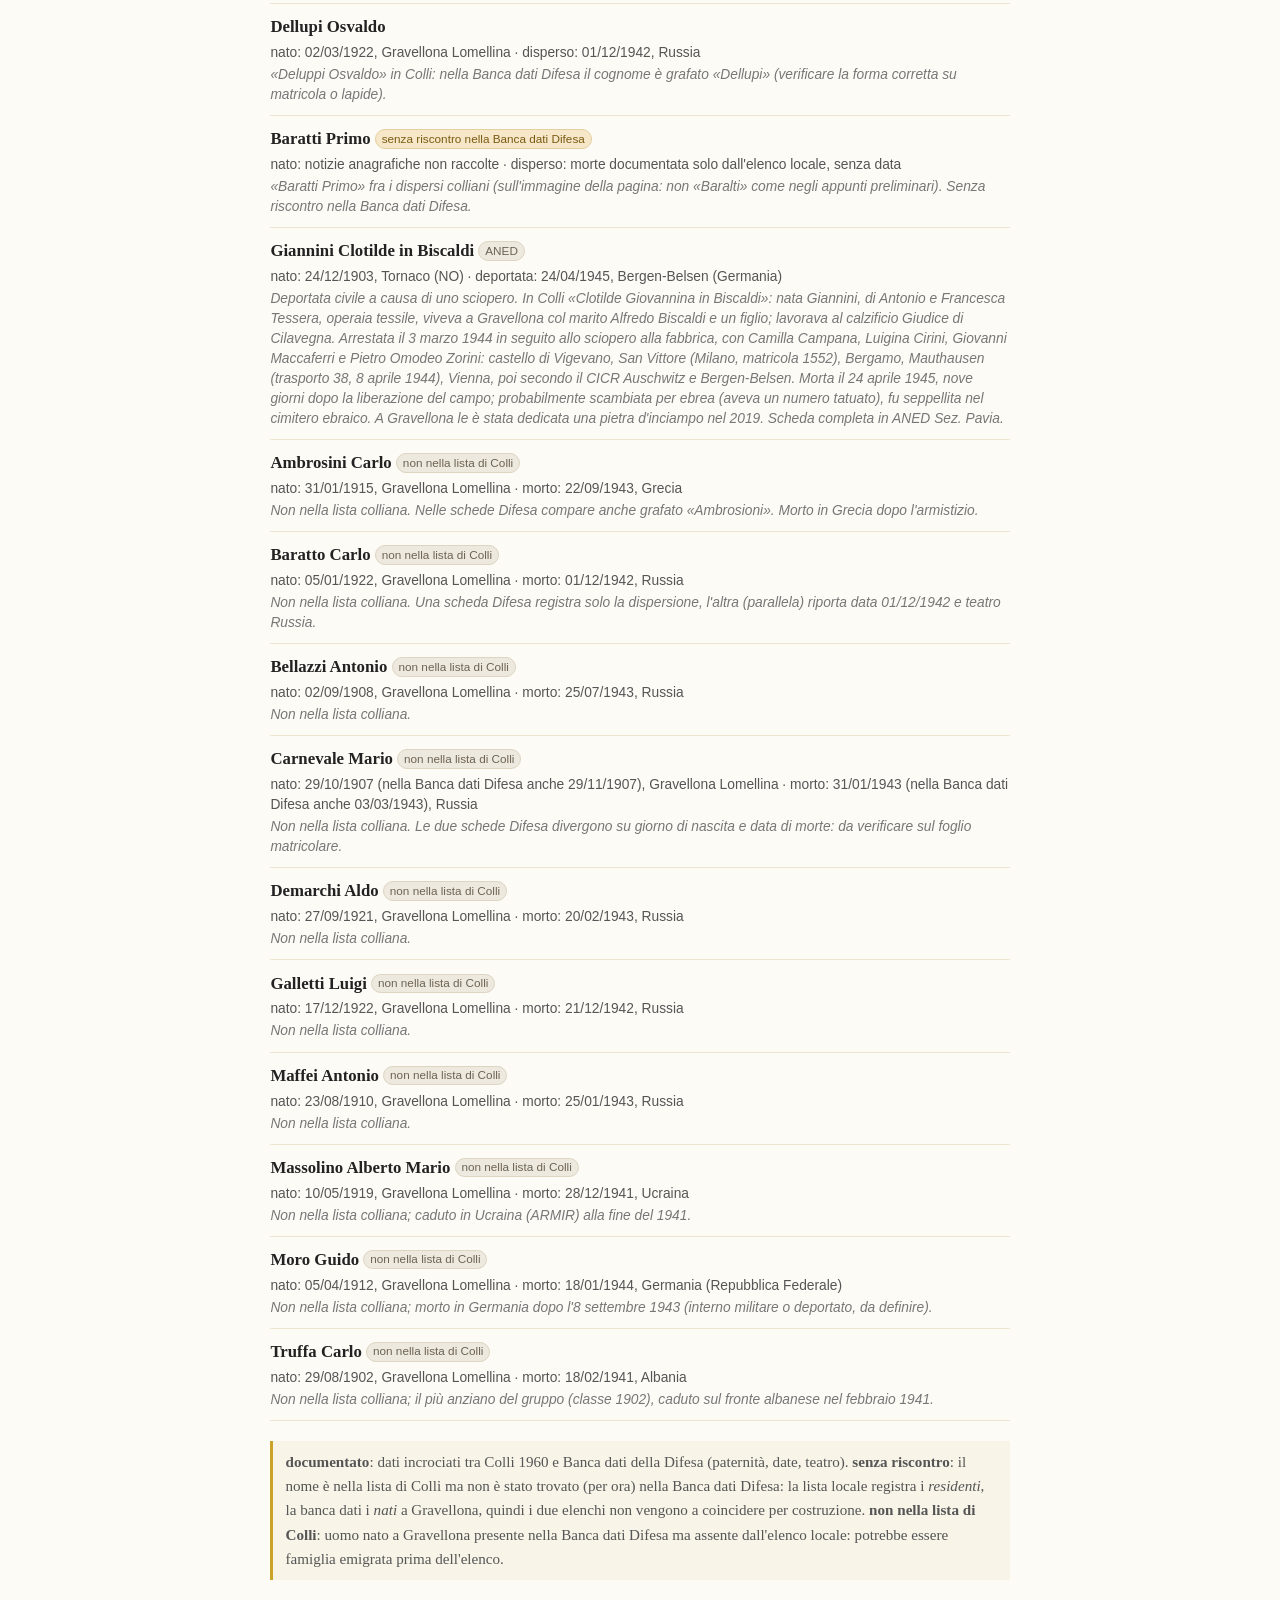
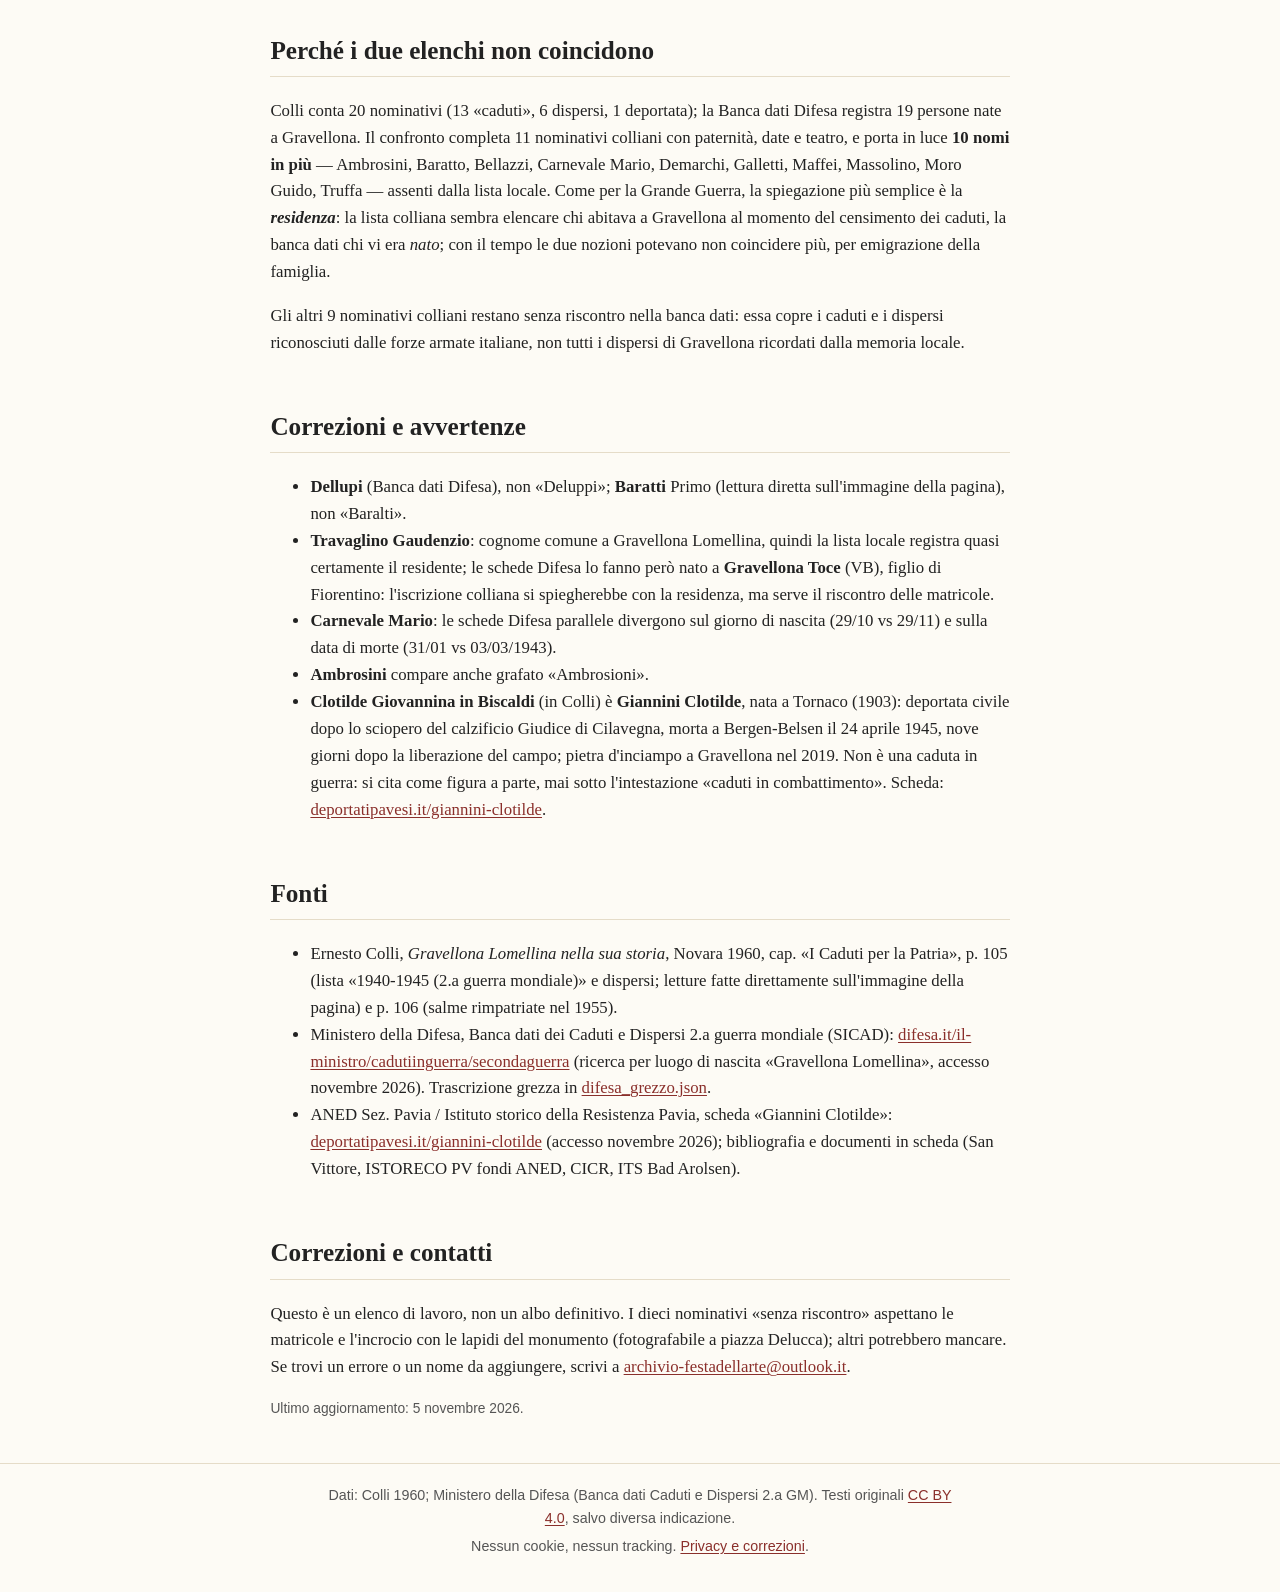
==== commit aba1942f: "Nota sulle doppie schede Difesa: dispersi del fronte russo riconosciuti con data convenzionale" ====
--- a/index.html
+++ b/index.html
@@ -52,6 +52,8 @@
 <tr><td>Non documentato</td><td class="n">10</td><td class="n">33%</td></tr>
     </tbody>
   </table>
+
+  <p class="nota-metodo">Le doppie schede Difesa di Baratto, Dellupi, Romè, Carnevale Mario, Galletti e Maffei (una con la data e senza luogo, una con nazione «Russia» e senza data) indicano un <strong>disperso del fronte russo la cui morte fu riconosciuta con data convenzionale</strong> (il 1.o del mese: 01/12/1942, 01/01/1943). La data non è quella del decesso: se fu prigionia o morte nella ritirata lo dice solo il fascicolo matricolare.</p>
 
   <p><strong>La Russia/Ucraina è il teatro maggiore</strong> (10 su 30): il fronte russo pesa quanto tutti gli altri teatri noti messi insieme. Seguono Albania/Grecia (5) e Germania (4); 1 muore in Italia nel 1944, in circostanze ancora da ricostruire.</p>
 
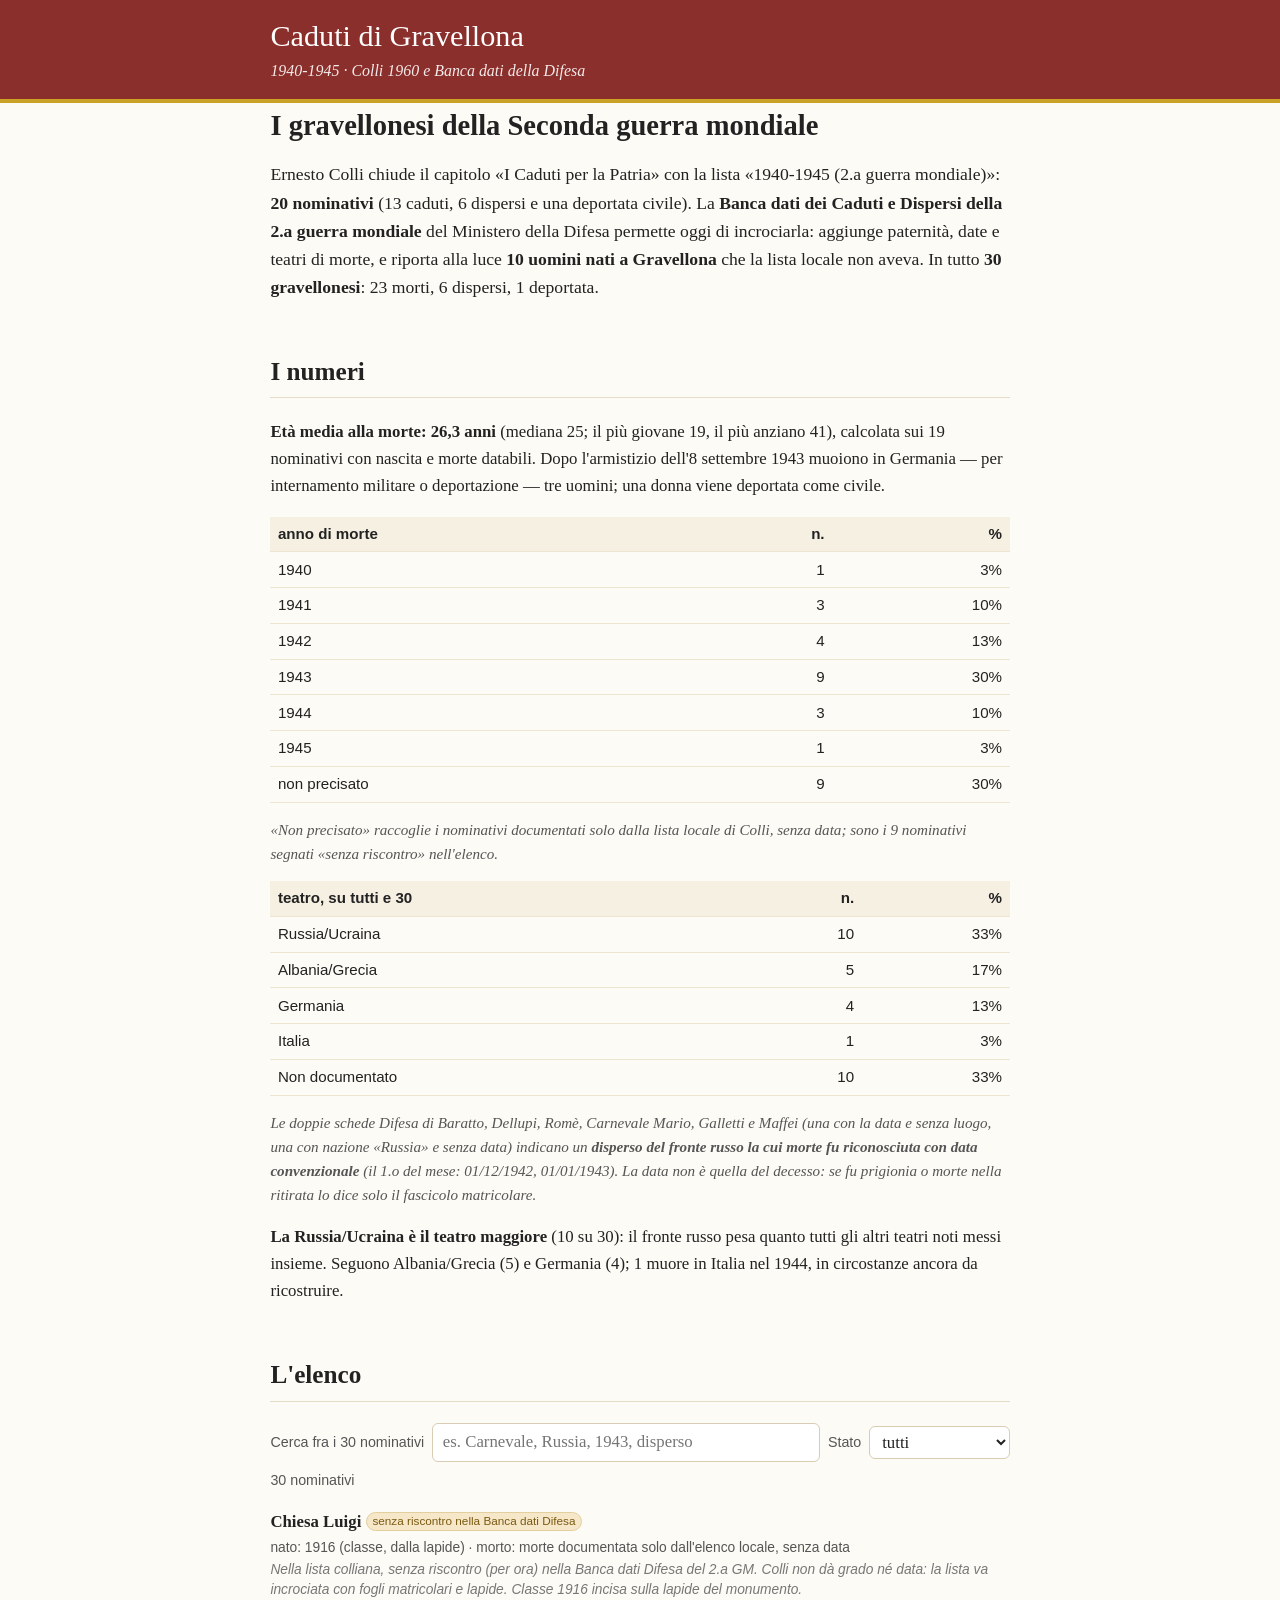
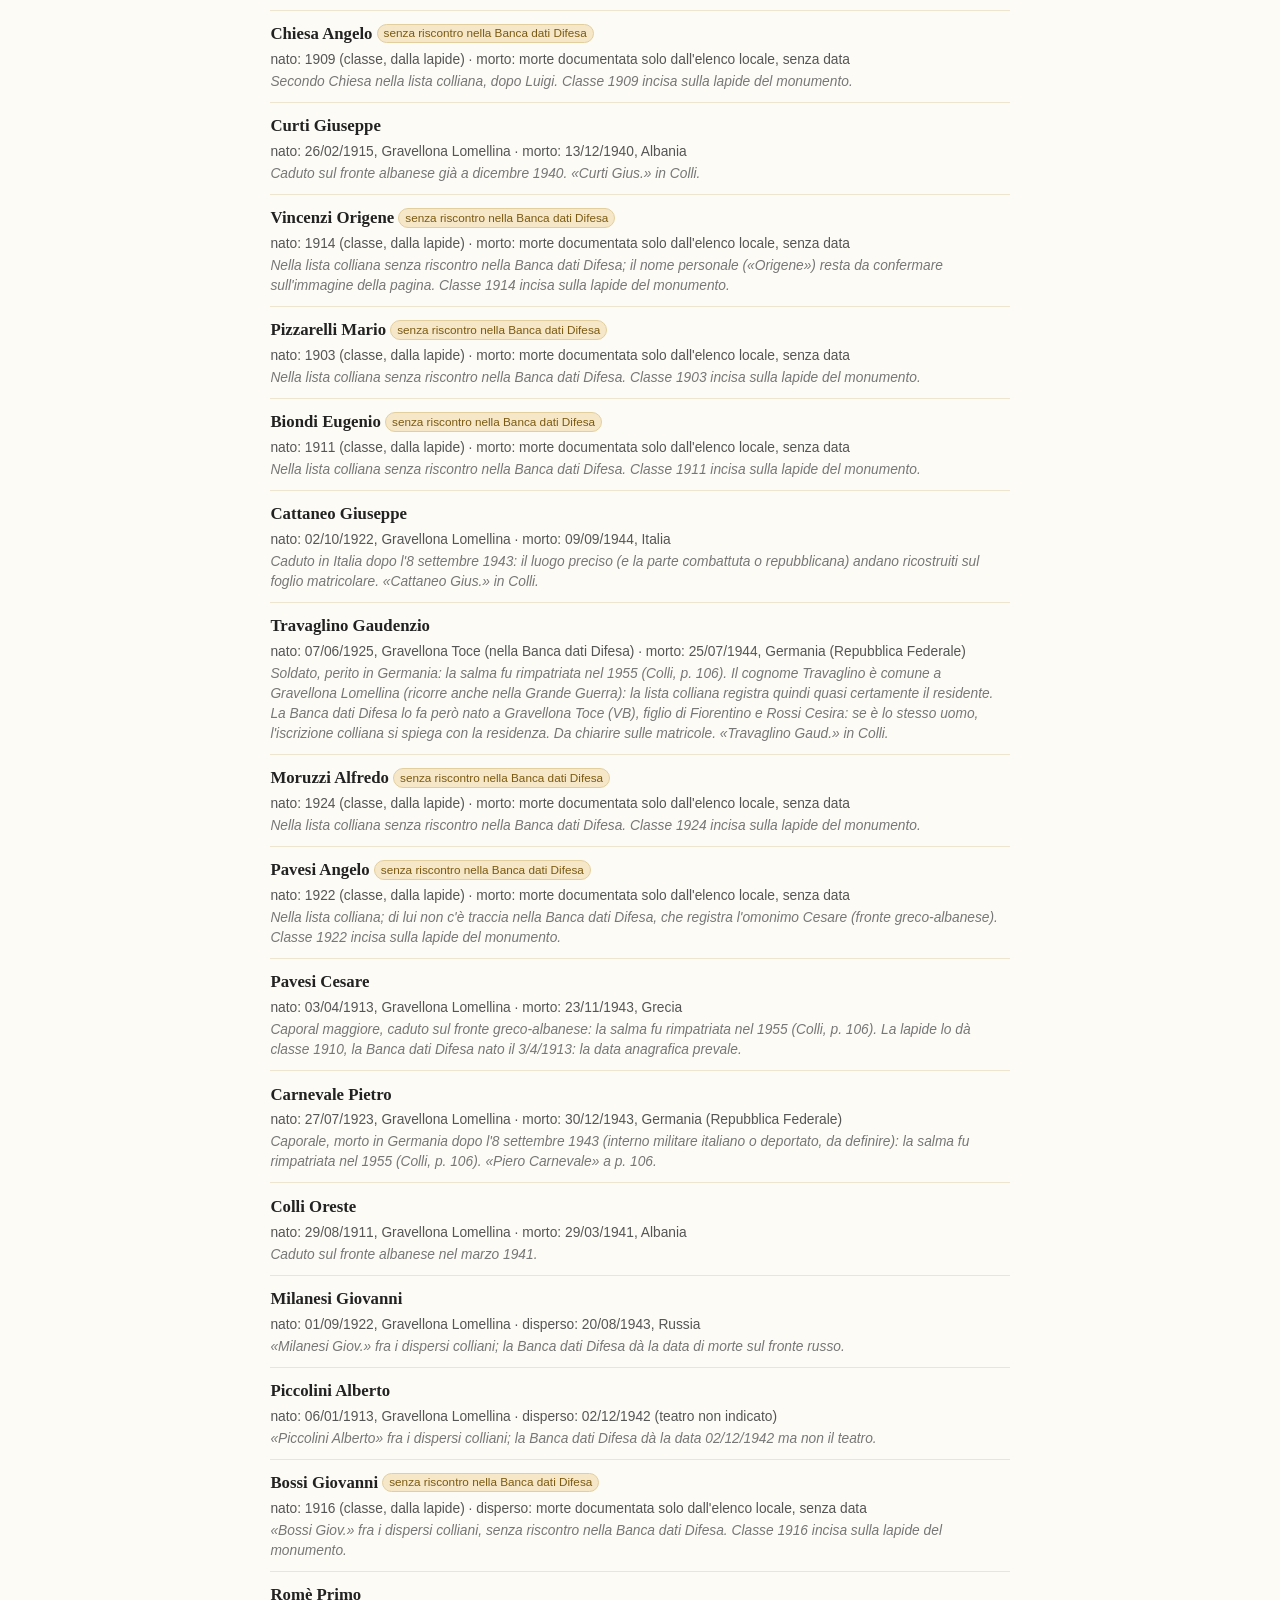
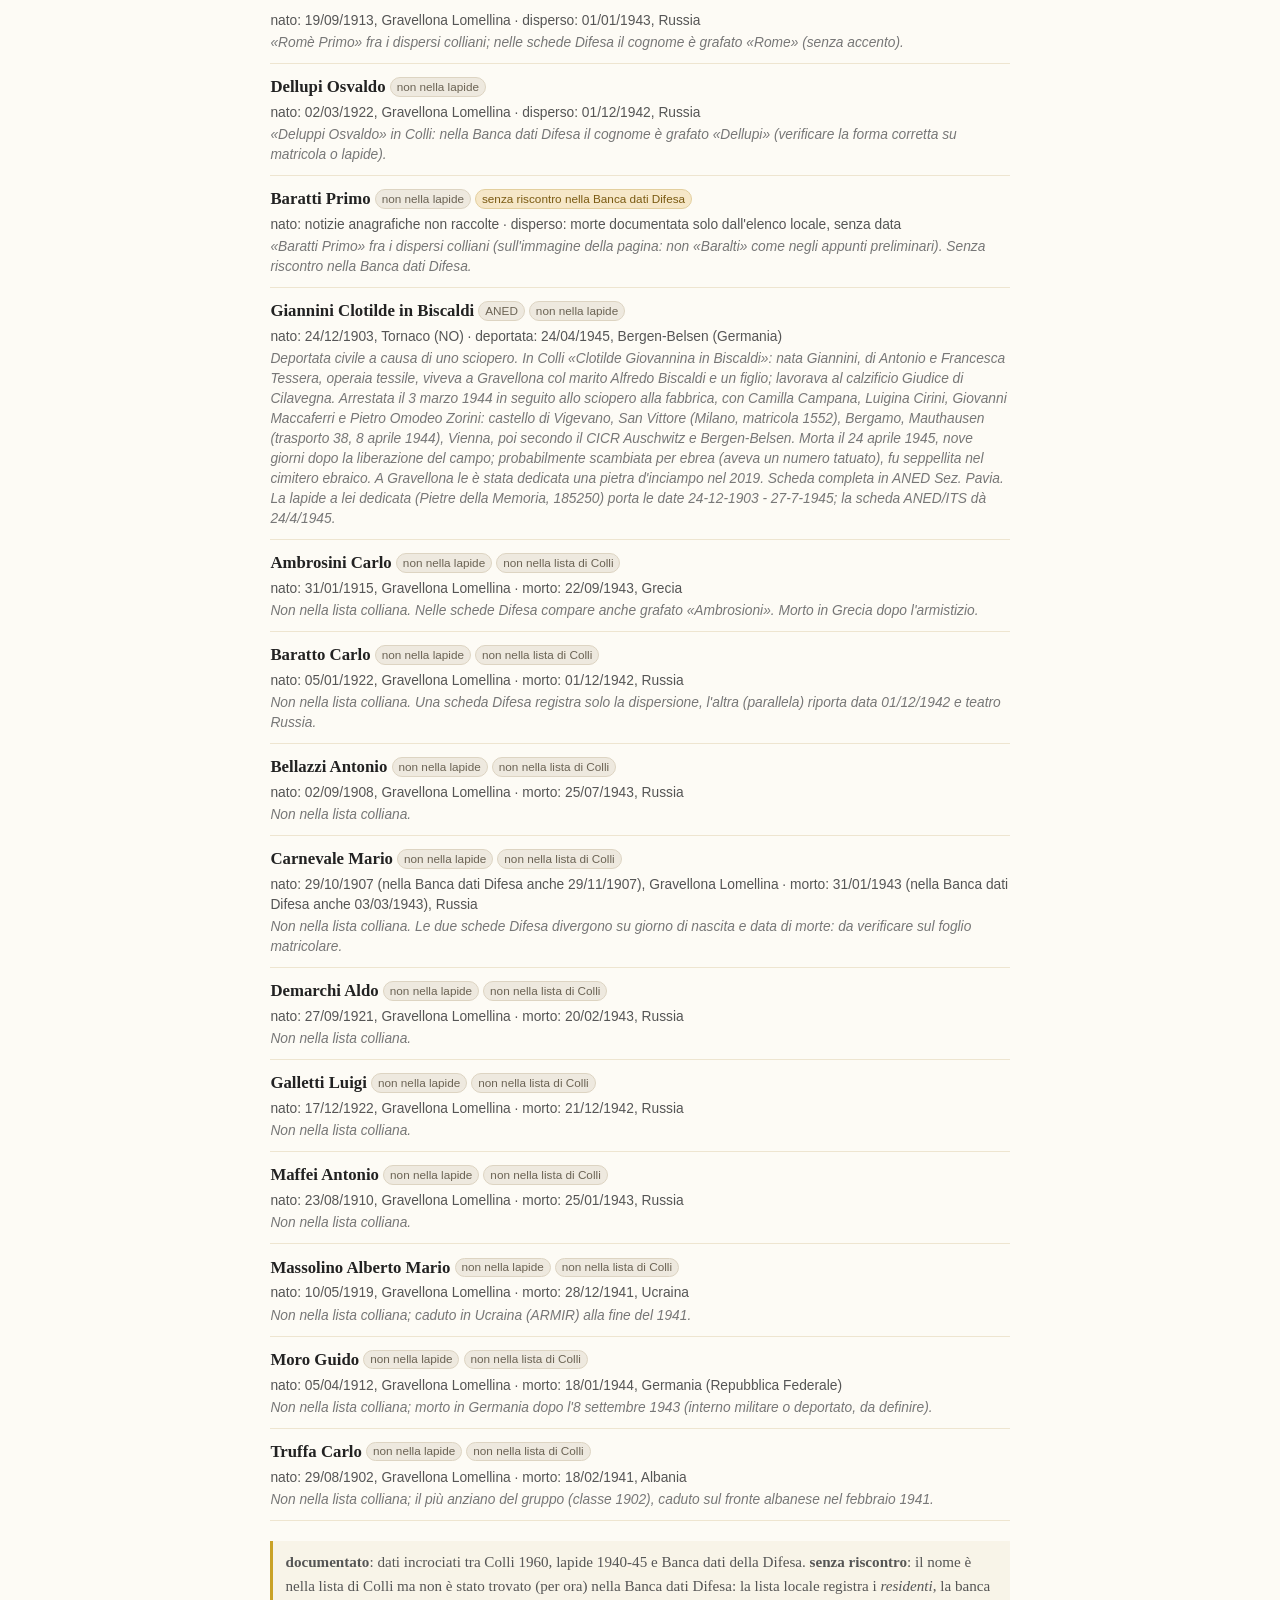
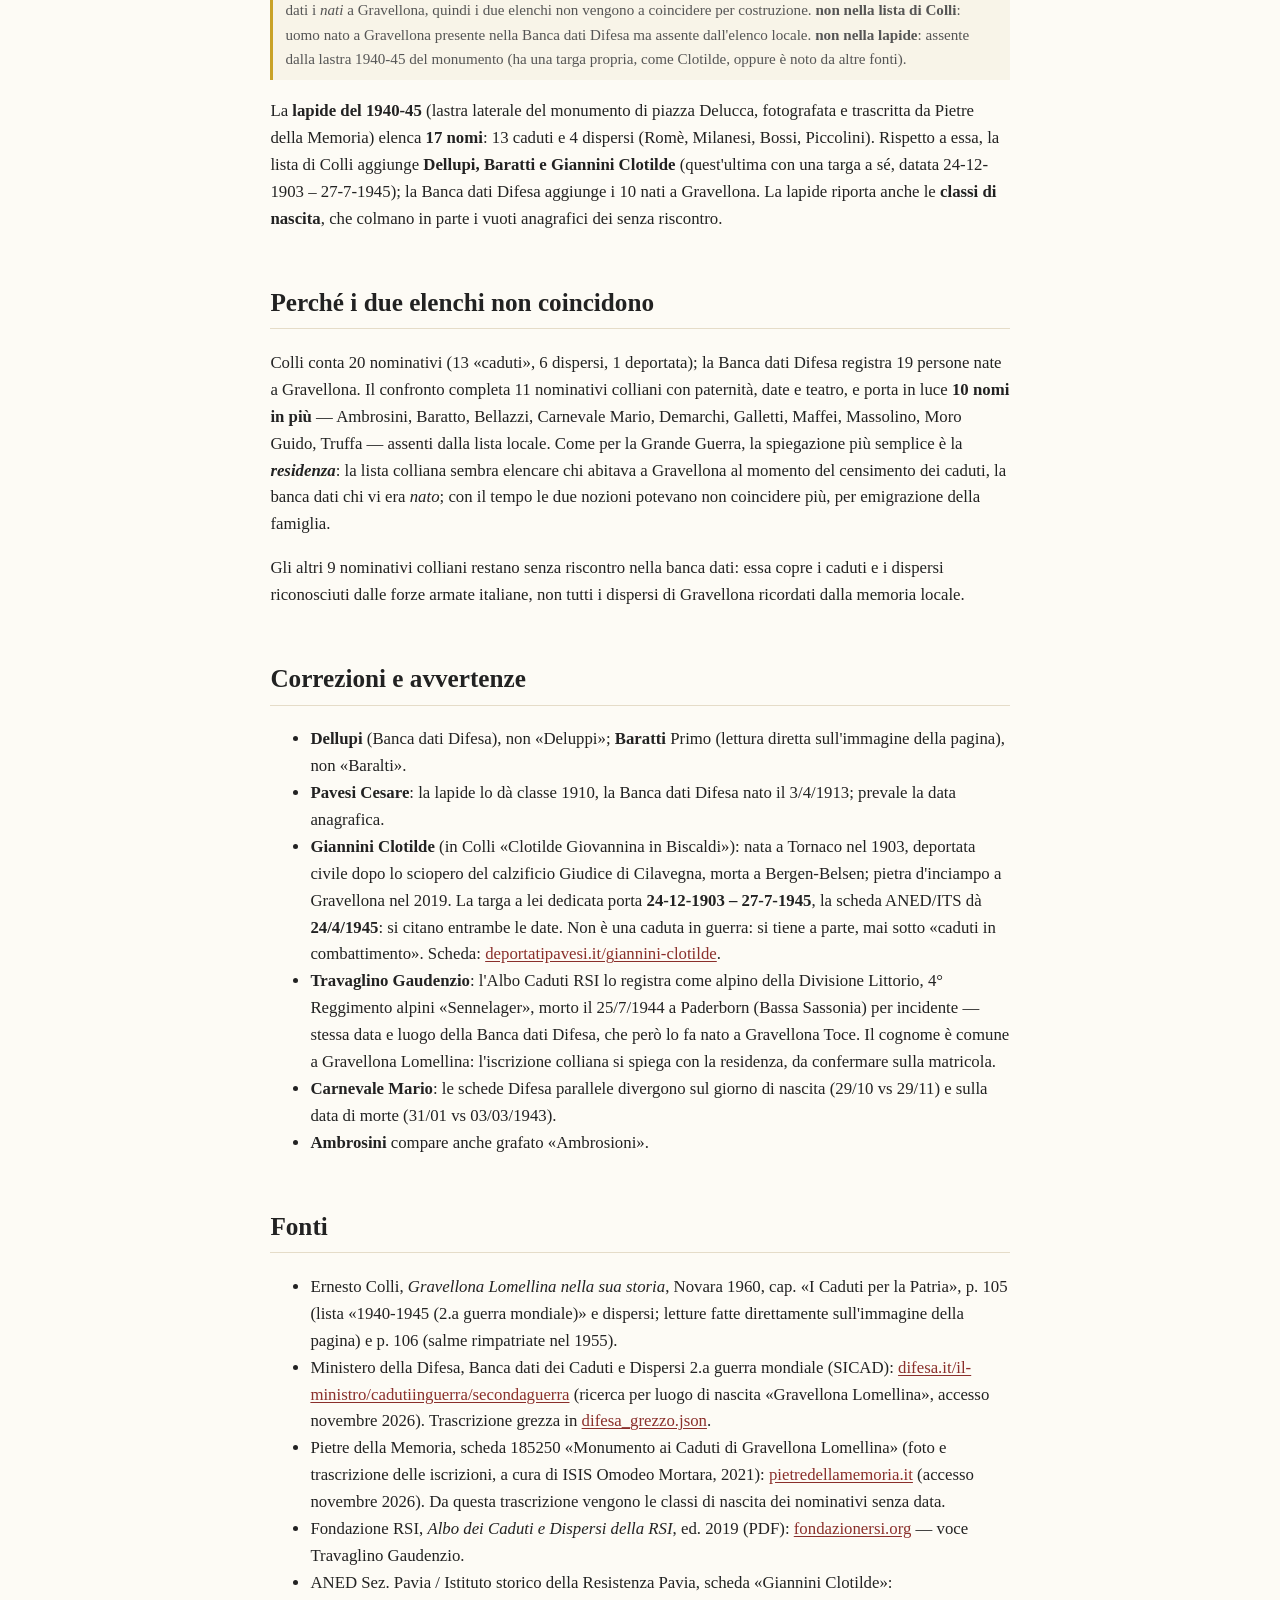
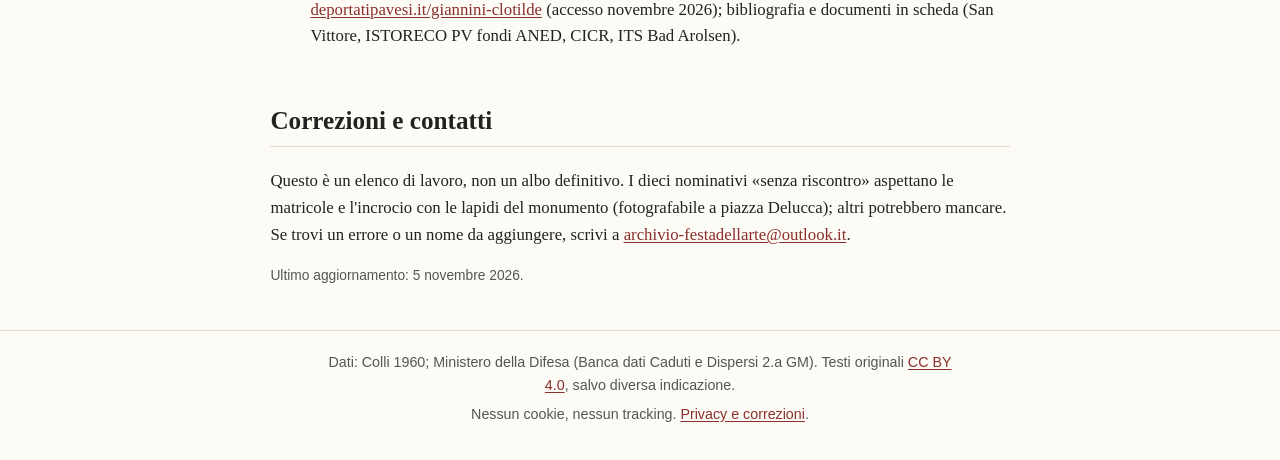
==== commit d4cb3166: "Lapide 1940-45 (Pietre della Memoria): classi di nascita, Travaglino nell'Albo RSI, divergenze Paves" ====
--- a/index.html
+++ b/index.html
@@ -71,41 +71,43 @@
     </div>
     <p class="cerca-esito" id="cerca-esito" role="status" aria-live="polite">30 nominativi</p>
     <ul id="elenco-caduti" class="elenco-caduti">
-<li data-stato="da confermare" data-cerca="Chiesa Luigi non indicata   morto Nella lista colliana, senza riscontro (per ora) nella Banca dati Difesa del 2.a GM. Colli non dà grado né data: la lista va incrociata con fogli matricolari e lapide."><strong>Chiesa Luigi</strong> <span class="badge badge-verifica">senza riscontro nella Banca dati Difesa</span><span class="caduto-dettagli">nato: notizie anagrafiche non raccolte · morto: morte documentata solo dall'elenco locale, senza data</span><span class="caduto-nota">Nella lista colliana, senza riscontro (per ora) nella Banca dati Difesa del 2.a GM. Colli non dà grado né data: la lista va incrociata con fogli matricolari e lapide.</span></li>
-<li data-stato="da confermare" data-cerca="Chiesa Angelo non indicata   morto Secondo Chiesa nella lista colliana, dopo Luigi."><strong>Chiesa Angelo</strong> <span class="badge badge-verifica">senza riscontro nella Banca dati Difesa</span><span class="caduto-dettagli">nato: notizie anagrafiche non raccolte · morto: morte documentata solo dall'elenco locale, senza data</span><span class="caduto-nota">Secondo Chiesa nella lista colliana, dopo Luigi.</span></li>
+<li data-stato="da confermare" data-cerca="Chiesa Luigi non indicata 1916 (classe, dalla lapide)  morto Nella lista colliana, senza riscontro (per ora) nella Banca dati Difesa del 2.a GM. Colli non dà grado né data: la lista va incrociata con fogli matricolari e lapide. Classe 1916 incisa sulla lapide del monumento."><strong>Chiesa Luigi</strong> <span class="badge badge-verifica">senza riscontro nella Banca dati Difesa</span><span class="caduto-dettagli">nato: 1916 (classe, dalla lapide) · morto: morte documentata solo dall'elenco locale, senza data</span><span class="caduto-nota">Nella lista colliana, senza riscontro (per ora) nella Banca dati Difesa del 2.a GM. Colli non dà grado né data: la lista va incrociata con fogli matricolari e lapide. Classe 1916 incisa sulla lapide del monumento.</span></li>
+<li data-stato="da confermare" data-cerca="Chiesa Angelo non indicata 1909 (classe, dalla lapide)  morto Secondo Chiesa nella lista colliana, dopo Luigi. Classe 1909 incisa sulla lapide del monumento."><strong>Chiesa Angelo</strong> <span class="badge badge-verifica">senza riscontro nella Banca dati Difesa</span><span class="caduto-dettagli">nato: 1909 (classe, dalla lapide) · morto: morte documentata solo dall'elenco locale, senza data</span><span class="caduto-nota">Secondo Chiesa nella lista colliana, dopo Luigi. Classe 1909 incisa sulla lapide del monumento.</span></li>
 <li data-stato="documentato" data-cerca="Curti Giuseppe Carlo 26/02/1915, Gravellona Lomellina 13/12/1940, Albania morto Caduto sul fronte albanese già a dicembre 1940. «Curti Gius.» in Colli."><strong>Curti Giuseppe</strong><span class="caduto-dettagli">nato: 26/02/1915, Gravellona Lomellina · morto: 13/12/1940, Albania</span><span class="caduto-nota">Caduto sul fronte albanese già a dicembre 1940. «Curti Gius.» in Colli.</span></li>
-<li data-stato="da confermare" data-cerca="Vincenzi Origene non indicata   morto Nella lista colliana senza riscontro nella Banca dati Difesa; il nome personale («Origene») resta da confermare sull&#x27;immagine della pagina."><strong>Vincenzi Origene</strong> <span class="badge badge-verifica">senza riscontro nella Banca dati Difesa</span><span class="caduto-dettagli">nato: notizie anagrafiche non raccolte · morto: morte documentata solo dall'elenco locale, senza data</span><span class="caduto-nota">Nella lista colliana senza riscontro nella Banca dati Difesa; il nome personale («Origene») resta da confermare sull&#x27;immagine della pagina.</span></li>
-<li data-stato="da confermare" data-cerca="Pizzarelli Mario non indicata   morto Nella lista colliana senza riscontro nella Banca dati Difesa."><strong>Pizzarelli Mario</strong> <span class="badge badge-verifica">senza riscontro nella Banca dati Difesa</span><span class="caduto-dettagli">nato: notizie anagrafiche non raccolte · morto: morte documentata solo dall'elenco locale, senza data</span><span class="caduto-nota">Nella lista colliana senza riscontro nella Banca dati Difesa.</span></li>
-<li data-stato="da confermare" data-cerca="Biondi Eugenio non indicata   morto Nella lista colliana senza riscontro nella Banca dati Difesa."><strong>Biondi Eugenio</strong> <span class="badge badge-verifica">senza riscontro nella Banca dati Difesa</span><span class="caduto-dettagli">nato: notizie anagrafiche non raccolte · morto: morte documentata solo dall'elenco locale, senza data</span><span class="caduto-nota">Nella lista colliana senza riscontro nella Banca dati Difesa.</span></li>
+<li data-stato="da confermare" data-cerca="Vincenzi Origene non indicata 1914 (classe, dalla lapide)  morto Nella lista colliana senza riscontro nella Banca dati Difesa; il nome personale («Origene») resta da confermare sull&#x27;immagine della pagina. Classe 1914 incisa sulla lapide del monumento."><strong>Vincenzi Origene</strong> <span class="badge badge-verifica">senza riscontro nella Banca dati Difesa</span><span class="caduto-dettagli">nato: 1914 (classe, dalla lapide) · morto: morte documentata solo dall'elenco locale, senza data</span><span class="caduto-nota">Nella lista colliana senza riscontro nella Banca dati Difesa; il nome personale («Origene») resta da confermare sull&#x27;immagine della pagina. Classe 1914 incisa sulla lapide del monumento.</span></li>
+<li data-stato="da confermare" data-cerca="Pizzarelli Mario non indicata 1903 (classe, dalla lapide)  morto Nella lista colliana senza riscontro nella Banca dati Difesa. Classe 1903 incisa sulla lapide del monumento."><strong>Pizzarelli Mario</strong> <span class="badge badge-verifica">senza riscontro nella Banca dati Difesa</span><span class="caduto-dettagli">nato: 1903 (classe, dalla lapide) · morto: morte documentata solo dall'elenco locale, senza data</span><span class="caduto-nota">Nella lista colliana senza riscontro nella Banca dati Difesa. Classe 1903 incisa sulla lapide del monumento.</span></li>
+<li data-stato="da confermare" data-cerca="Biondi Eugenio non indicata 1911 (classe, dalla lapide)  morto Nella lista colliana senza riscontro nella Banca dati Difesa. Classe 1911 incisa sulla lapide del monumento."><strong>Biondi Eugenio</strong> <span class="badge badge-verifica">senza riscontro nella Banca dati Difesa</span><span class="caduto-dettagli">nato: 1911 (classe, dalla lapide) · morto: morte documentata solo dall'elenco locale, senza data</span><span class="caduto-nota">Nella lista colliana senza riscontro nella Banca dati Difesa. Classe 1911 incisa sulla lapide del monumento.</span></li>
 <li data-stato="documentato" data-cerca="Cattaneo Giuseppe Pietro 02/10/1922, Gravellona Lomellina 09/09/1944, Italia morto Caduto in Italia dopo l&#x27;8 settembre 1943: il luogo preciso (e la parte combattuta o repubblicana) andano ricostruiti sul foglio matricolare. «Cattaneo Gius.» in Colli."><strong>Cattaneo Giuseppe</strong><span class="caduto-dettagli">nato: 02/10/1922, Gravellona Lomellina · morto: 09/09/1944, Italia</span><span class="caduto-nota">Caduto in Italia dopo l&#x27;8 settembre 1943: il luogo preciso (e la parte combattuta o repubblicana) andano ricostruiti sul foglio matricolare. «Cattaneo Gius.» in Colli.</span></li>
 <li data-stato="documentato" data-cerca="Travaglino Gaudenzio Fiorentino 07/06/1925, Gravellona Toce (nella Banca dati Difesa) 25/07/1944, Germania (Repubblica Federale) morto Soldato, perito in Germania: la salma fu rimpatriata nel 1955 (Colli, p. 106). Il cognome Travaglino è comune a Gravellona Lomellina (ricorre anche nella Grande Guerra): la lista colliana registra quindi quasi certamente il residente. La Banca dati Difesa lo fa però nato a Gravellona Toce (VB), figlio di Fiorentino e Rossi Cesira: se è lo stesso uomo, l&#x27;iscrizione colliana si spiega con la residenza. Da chiarire sulle matricole. «Travaglino Gaud.» in Colli."><strong>Travaglino Gaudenzio</strong><span class="caduto-dettagli">nato: 07/06/1925, Gravellona Toce (nella Banca dati Difesa) · morto: 25/07/1944, Germania (Repubblica Federale)</span><span class="caduto-nota">Soldato, perito in Germania: la salma fu rimpatriata nel 1955 (Colli, p. 106). Il cognome Travaglino è comune a Gravellona Lomellina (ricorre anche nella Grande Guerra): la lista colliana registra quindi quasi certamente il residente. La Banca dati Difesa lo fa però nato a Gravellona Toce (VB), figlio di Fiorentino e Rossi Cesira: se è lo stesso uomo, l&#x27;iscrizione colliana si spiega con la residenza. Da chiarire sulle matricole. «Travaglino Gaud.» in Colli.</span></li>
-<li data-stato="da confermare" data-cerca="Moruzzi Alfredo non indicata   morto Nella lista colliana senza riscontro nella Banca dati Difesa."><strong>Moruzzi Alfredo</strong> <span class="badge badge-verifica">senza riscontro nella Banca dati Difesa</span><span class="caduto-dettagli">nato: notizie anagrafiche non raccolte · morto: morte documentata solo dall'elenco locale, senza data</span><span class="caduto-nota">Nella lista colliana senza riscontro nella Banca dati Difesa.</span></li>
-<li data-stato="da confermare" data-cerca="Pavesi Angelo non indicata   morto Nella lista colliana; di lui non c&#x27;è traccia nella Banca dati Difesa, che registra l&#x27;omonimo Cesare (fronte greco-albanese)."><strong>Pavesi Angelo</strong> <span class="badge badge-verifica">senza riscontro nella Banca dati Difesa</span><span class="caduto-dettagli">nato: notizie anagrafiche non raccolte · morto: morte documentata solo dall'elenco locale, senza data</span><span class="caduto-nota">Nella lista colliana; di lui non c&#x27;è traccia nella Banca dati Difesa, che registra l&#x27;omonimo Cesare (fronte greco-albanese).</span></li>
-<li data-stato="documentato" data-cerca="Pavesi Cesare Luigi 03/04/1913, Gravellona Lomellina 23/11/1943, Grecia morto Caporal maggiore, caduto sul fronte greco-albanese: la salma fu rimpatriata nel 1955 (Colli, p. 106)."><strong>Pavesi Cesare</strong><span class="caduto-dettagli">nato: 03/04/1913, Gravellona Lomellina · morto: 23/11/1943, Grecia</span><span class="caduto-nota">Caporal maggiore, caduto sul fronte greco-albanese: la salma fu rimpatriata nel 1955 (Colli, p. 106).</span></li>
+<li data-stato="da confermare" data-cerca="Moruzzi Alfredo non indicata 1924 (classe, dalla lapide)  morto Nella lista colliana senza riscontro nella Banca dati Difesa. Classe 1924 incisa sulla lapide del monumento."><strong>Moruzzi Alfredo</strong> <span class="badge badge-verifica">senza riscontro nella Banca dati Difesa</span><span class="caduto-dettagli">nato: 1924 (classe, dalla lapide) · morto: morte documentata solo dall'elenco locale, senza data</span><span class="caduto-nota">Nella lista colliana senza riscontro nella Banca dati Difesa. Classe 1924 incisa sulla lapide del monumento.</span></li>
+<li data-stato="da confermare" data-cerca="Pavesi Angelo non indicata 1922 (classe, dalla lapide)  morto Nella lista colliana; di lui non c&#x27;è traccia nella Banca dati Difesa, che registra l&#x27;omonimo Cesare (fronte greco-albanese). Classe 1922 incisa sulla lapide del monumento."><strong>Pavesi Angelo</strong> <span class="badge badge-verifica">senza riscontro nella Banca dati Difesa</span><span class="caduto-dettagli">nato: 1922 (classe, dalla lapide) · morto: morte documentata solo dall'elenco locale, senza data</span><span class="caduto-nota">Nella lista colliana; di lui non c&#x27;è traccia nella Banca dati Difesa, che registra l&#x27;omonimo Cesare (fronte greco-albanese). Classe 1922 incisa sulla lapide del monumento.</span></li>
+<li data-stato="documentato" data-cerca="Pavesi Cesare Luigi 03/04/1913, Gravellona Lomellina 23/11/1943, Grecia morto Caporal maggiore, caduto sul fronte greco-albanese: la salma fu rimpatriata nel 1955 (Colli, p. 106). La lapide lo dà classe 1910, la Banca dati Difesa nato il 3/4/1913: la data anagrafica prevale."><strong>Pavesi Cesare</strong><span class="caduto-dettagli">nato: 03/04/1913, Gravellona Lomellina · morto: 23/11/1943, Grecia</span><span class="caduto-nota">Caporal maggiore, caduto sul fronte greco-albanese: la salma fu rimpatriata nel 1955 (Colli, p. 106). La lapide lo dà classe 1910, la Banca dati Difesa nato il 3/4/1913: la data anagrafica prevale.</span></li>
 <li data-stato="documentato" data-cerca="Carnevale Pietro Giacomo 27/07/1923, Gravellona Lomellina 30/12/1943, Germania (Repubblica Federale) morto Caporale, morto in Germania dopo l&#x27;8 settembre 1943 (interno militare italiano o deportato, da definire): la salma fu rimpatriata nel 1955 (Colli, p. 106). «Piero Carnevale» a p. 106."><strong>Carnevale Pietro</strong><span class="caduto-dettagli">nato: 27/07/1923, Gravellona Lomellina · morto: 30/12/1943, Germania (Repubblica Federale)</span><span class="caduto-nota">Caporale, morto in Germania dopo l&#x27;8 settembre 1943 (interno militare italiano o deportato, da definire): la salma fu rimpatriata nel 1955 (Colli, p. 106). «Piero Carnevale» a p. 106.</span></li>
 <li data-stato="documentato" data-cerca="Colli Oreste Giovanni 29/08/1911, Gravellona Lomellina 29/03/1941, Albania morto Caduto sul fronte albanese nel marzo 1941."><strong>Colli Oreste</strong><span class="caduto-dettagli">nato: 29/08/1911, Gravellona Lomellina · morto: 29/03/1941, Albania</span><span class="caduto-nota">Caduto sul fronte albanese nel marzo 1941.</span></li>
 <li data-stato="documentato" data-cerca="Milanesi Giovanni Carlo 01/09/1922, Gravellona Lomellina 20/08/1943, Russia disperso «Milanesi Giov.» fra i dispersi colliani; la Banca dati Difesa dà la data di morte sul fronte russo."><strong>Milanesi Giovanni</strong><span class="caduto-dettagli">nato: 01/09/1922, Gravellona Lomellina · disperso: 20/08/1943, Russia</span><span class="caduto-nota">«Milanesi Giov.» fra i dispersi colliani; la Banca dati Difesa dà la data di morte sul fronte russo.</span></li>
 <li data-stato="documentato" data-cerca="Piccolini Alberto Stefano 06/01/1913, Gravellona Lomellina 02/12/1942 (teatro non indicato) disperso «Piccolini Alberto» fra i dispersi colliani; la Banca dati Difesa dà la data 02/12/1942 ma non il teatro."><strong>Piccolini Alberto</strong><span class="caduto-dettagli">nato: 06/01/1913, Gravellona Lomellina · disperso: 02/12/1942 (teatro non indicato)</span><span class="caduto-nota">«Piccolini Alberto» fra i dispersi colliani; la Banca dati Difesa dà la data 02/12/1942 ma non il teatro.</span></li>
-<li data-stato="da confermare" data-cerca="Bossi Giovanni non indicata   disperso «Bossi Giov.» fra i dispersi colliani, senza riscontro nella Banca dati Difesa."><strong>Bossi Giovanni</strong> <span class="badge badge-verifica">senza riscontro nella Banca dati Difesa</span><span class="caduto-dettagli">nato: notizie anagrafiche non raccolte · disperso: morte documentata solo dall'elenco locale, senza data</span><span class="caduto-nota">«Bossi Giov.» fra i dispersi colliani, senza riscontro nella Banca dati Difesa.</span></li>
+<li data-stato="da confermare" data-cerca="Bossi Giovanni non indicata 1916 (classe, dalla lapide)  disperso «Bossi Giov.» fra i dispersi colliani, senza riscontro nella Banca dati Difesa. Classe 1916 incisa sulla lapide del monumento."><strong>Bossi Giovanni</strong> <span class="badge badge-verifica">senza riscontro nella Banca dati Difesa</span><span class="caduto-dettagli">nato: 1916 (classe, dalla lapide) · disperso: morte documentata solo dall'elenco locale, senza data</span><span class="caduto-nota">«Bossi Giov.» fra i dispersi colliani, senza riscontro nella Banca dati Difesa. Classe 1916 incisa sulla lapide del monumento.</span></li>
 <li data-stato="documentato" data-cerca="Romè Primo non indicata 19/09/1913, Gravellona Lomellina 01/01/1943, Russia disperso «Romè Primo» fra i dispersi colliani; nelle schede Difesa il cognome è grafato «Rome» (senza accento)."><strong>Romè Primo</strong><span class="caduto-dettagli">nato: 19/09/1913, Gravellona Lomellina · disperso: 01/01/1943, Russia</span><span class="caduto-nota">«Romè Primo» fra i dispersi colliani; nelle schede Difesa il cognome è grafato «Rome» (senza accento).</span></li>
-<li data-stato="documentato" data-cerca="Dellupi Osvaldo non indicata 02/03/1922, Gravellona Lomellina 01/12/1942, Russia disperso «Deluppi Osvaldo» in Colli: nella Banca dati Difesa il cognome è grafato «Dellupi» (verificare la forma corretta su matricola o lapide)."><strong>Dellupi Osvaldo</strong><span class="caduto-dettagli">nato: 02/03/1922, Gravellona Lomellina · disperso: 01/12/1942, Russia</span><span class="caduto-nota">«Deluppi Osvaldo» in Colli: nella Banca dati Difesa il cognome è grafato «Dellupi» (verificare la forma corretta su matricola o lapide).</span></li>
-<li data-stato="da confermare" data-cerca="Baratti Primo non indicata   disperso «Baratti Primo» fra i dispersi colliani (sull&#x27;immagine della pagina: non «Baralti» come negli appunti preliminari). Senza riscontro nella Banca dati Difesa."><strong>Baratti Primo</strong> <span class="badge badge-verifica">senza riscontro nella Banca dati Difesa</span><span class="caduto-dettagli">nato: notizie anagrafiche non raccolte · disperso: morte documentata solo dall'elenco locale, senza data</span><span class="caduto-nota">«Baratti Primo» fra i dispersi colliani (sull&#x27;immagine della pagina: non «Baralti» come negli appunti preliminari). Senza riscontro nella Banca dati Difesa.</span></li>
-<li data-stato="documentato" data-cerca="Giannini Clotilde in Biscaldi Antonio 24/12/1903, Tornaco (NO) 24/04/1945, Bergen-Belsen (Germania) deportata Deportata civile a causa di uno sciopero. In Colli «Clotilde Giovannina in Biscaldi»: nata Giannini, di Antonio e Francesca Tessera, operaia tessile, viveva a Gravellona col marito Alfredo Biscaldi e un figlio; lavorava al calzificio Giudice di Cilavegna. Arrestata il 3 marzo 1944 in seguito allo sciopero alla fabbrica, con Camilla Campana, Luigina Cirini, Giovanni Maccaferri e Pietro Omodeo Zorini: castello di Vigevano, San Vittore (Milano, matricola 1552), Bergamo, Mauthausen (trasporto 38, 8 aprile 1944), Vienna, poi secondo il CICR Auschwitz e Bergen-Belsen. Morta il 24 aprile 1945, nove giorni dopo la liberazione del campo; probabilmente scambiata per ebrea (aveva un numero tatuato), fu seppellita nel cimitero ebraico. A Gravellona le è stata dedicata una pietra d&#x27;inciampo nel 2019. Scheda completa in ANED Sez. Pavia."><strong>Giannini Clotilde in Biscaldi</strong> <span class="badge badge-fuori">ANED</span><span class="caduto-dettagli">nato: 24/12/1903, Tornaco (NO) · deportata: 24/04/1945, Bergen-Belsen (Germania)</span><span class="caduto-nota">Deportata civile a causa di uno sciopero. In Colli «Clotilde Giovannina in Biscaldi»: nata Giannini, di Antonio e Francesca Tessera, operaia tessile, viveva a Gravellona col marito Alfredo Biscaldi e un figlio; lavorava al calzificio Giudice di Cilavegna. Arrestata il 3 marzo 1944 in seguito allo sciopero alla fabbrica, con Camilla Campana, Luigina Cirini, Giovanni Maccaferri e Pietro Omodeo Zorini: castello di Vigevano, San Vittore (Milano, matricola 1552), Bergamo, Mauthausen (trasporto 38, 8 aprile 1944), Vienna, poi secondo il CICR Auschwitz e Bergen-Belsen. Morta il 24 aprile 1945, nove giorni dopo la liberazione del campo; probabilmente scambiata per ebrea (aveva un numero tatuato), fu seppellita nel cimitero ebraico. A Gravellona le è stata dedicata una pietra d&#x27;inciampo nel 2019. Scheda completa in ANED Sez. Pavia.</span></li>
-<li data-stato="documentato" data-cerca="Ambrosini Carlo Luigi 31/01/1915, Gravellona Lomellina 22/09/1943, Grecia morto Non nella lista colliana. Nelle schede Difesa compare anche grafato «Ambrosioni». Morto in Grecia dopo l&#x27;armistizio."><strong>Ambrosini Carlo</strong> <span class="badge badge-fuori">non nella lista di Colli</span><span class="caduto-dettagli">nato: 31/01/1915, Gravellona Lomellina · morto: 22/09/1943, Grecia</span><span class="caduto-nota">Non nella lista colliana. Nelle schede Difesa compare anche grafato «Ambrosioni». Morto in Grecia dopo l&#x27;armistizio.</span></li>
-<li data-stato="documentato" data-cerca="Baratto Carlo Giuseppe 05/01/1922, Gravellona Lomellina 01/12/1942, Russia morto Non nella lista colliana. Una scheda Difesa registra solo la dispersione, l&#x27;altra (parallela) riporta data 01/12/1942 e teatro Russia."><strong>Baratto Carlo</strong> <span class="badge badge-fuori">non nella lista di Colli</span><span class="caduto-dettagli">nato: 05/01/1922, Gravellona Lomellina · morto: 01/12/1942, Russia</span><span class="caduto-nota">Non nella lista colliana. Una scheda Difesa registra solo la dispersione, l&#x27;altra (parallela) riporta data 01/12/1942 e teatro Russia.</span></li>
-<li data-stato="documentato" data-cerca="Bellazzi Antonio Giovanni 02/09/1908, Gravellona Lomellina 25/07/1943, Russia morto Non nella lista colliana."><strong>Bellazzi Antonio</strong> <span class="badge badge-fuori">non nella lista di Colli</span><span class="caduto-dettagli">nato: 02/09/1908, Gravellona Lomellina · morto: 25/07/1943, Russia</span><span class="caduto-nota">Non nella lista colliana.</span></li>
-<li data-stato="documentato" data-cerca="Carnevale Mario non indicata 29/10/1907 (nella Banca dati Difesa anche 29/11/1907), Gravellona Lomellina 31/01/1943 (nella Banca dati Difesa anche 03/03/1943), Russia morto Non nella lista colliana. Le due schede Difesa divergono su giorno di nascita e data di morte: da verificare sul foglio matricolare."><strong>Carnevale Mario</strong> <span class="badge badge-fuori">non nella lista di Colli</span><span class="caduto-dettagli">nato: 29/10/1907 (nella Banca dati Difesa anche 29/11/1907), Gravellona Lomellina · morto: 31/01/1943 (nella Banca dati Difesa anche 03/03/1943), Russia</span><span class="caduto-nota">Non nella lista colliana. Le due schede Difesa divergono su giorno di nascita e data di morte: da verificare sul foglio matricolare.</span></li>
-<li data-stato="documentato" data-cerca="Demarchi Aldo Pietro 27/09/1921, Gravellona Lomellina 20/02/1943, Russia morto Non nella lista colliana."><strong>Demarchi Aldo</strong> <span class="badge badge-fuori">non nella lista di Colli</span><span class="caduto-dettagli">nato: 27/09/1921, Gravellona Lomellina · morto: 20/02/1943, Russia</span><span class="caduto-nota">Non nella lista colliana.</span></li>
-<li data-stato="documentato" data-cerca="Galletti Luigi non indicata 17/12/1922, Gravellona Lomellina 21/12/1942, Russia morto Non nella lista colliana."><strong>Galletti Luigi</strong> <span class="badge badge-fuori">non nella lista di Colli</span><span class="caduto-dettagli">nato: 17/12/1922, Gravellona Lomellina · morto: 21/12/1942, Russia</span><span class="caduto-nota">Non nella lista colliana.</span></li>
-<li data-stato="documentato" data-cerca="Maffei Antonio non indicata 23/08/1910, Gravellona Lomellina 25/01/1943, Russia morto Non nella lista colliana."><strong>Maffei Antonio</strong> <span class="badge badge-fuori">non nella lista di Colli</span><span class="caduto-dettagli">nato: 23/08/1910, Gravellona Lomellina · morto: 25/01/1943, Russia</span><span class="caduto-nota">Non nella lista colliana.</span></li>
-<li data-stato="documentato" data-cerca="Massolino Alberto Mario Angelo 10/05/1919, Gravellona Lomellina 28/12/1941, Ucraina morto Non nella lista colliana; caduto in Ucraina (ARMIR) alla fine del 1941."><strong>Massolino Alberto Mario</strong> <span class="badge badge-fuori">non nella lista di Colli</span><span class="caduto-dettagli">nato: 10/05/1919, Gravellona Lomellina · morto: 28/12/1941, Ucraina</span><span class="caduto-nota">Non nella lista colliana; caduto in Ucraina (ARMIR) alla fine del 1941.</span></li>
-<li data-stato="documentato" data-cerca="Moro Guido Ambrogio 05/04/1912, Gravellona Lomellina 18/01/1944, Germania (Repubblica Federale) morto Non nella lista colliana; morto in Germania dopo l&#x27;8 settembre 1943 (interno militare o deportato, da definire)."><strong>Moro Guido</strong> <span class="badge badge-fuori">non nella lista di Colli</span><span class="caduto-dettagli">nato: 05/04/1912, Gravellona Lomellina · morto: 18/01/1944, Germania (Repubblica Federale)</span><span class="caduto-nota">Non nella lista colliana; morto in Germania dopo l&#x27;8 settembre 1943 (interno militare o deportato, da definire).</span></li>
-<li data-stato="documentato" data-cerca="Truffa Carlo Paolo 29/08/1902, Gravellona Lomellina 18/02/1941, Albania morto Non nella lista colliana; il più anziano del gruppo (classe 1902), caduto sul fronte albanese nel febbraio 1941."><strong>Truffa Carlo</strong> <span class="badge badge-fuori">non nella lista di Colli</span><span class="caduto-dettagli">nato: 29/08/1902, Gravellona Lomellina · morto: 18/02/1941, Albania</span><span class="caduto-nota">Non nella lista colliana; il più anziano del gruppo (classe 1902), caduto sul fronte albanese nel febbraio 1941.</span></li>
+<li data-stato="documentato" data-cerca="Dellupi Osvaldo non indicata 02/03/1922, Gravellona Lomellina 01/12/1942, Russia disperso «Deluppi Osvaldo» in Colli: nella Banca dati Difesa il cognome è grafato «Dellupi» (verificare la forma corretta su matricola o lapide)."><strong>Dellupi Osvaldo</strong> <span class="badge badge-fuori">non nella lapide</span><span class="caduto-dettagli">nato: 02/03/1922, Gravellona Lomellina · disperso: 01/12/1942, Russia</span><span class="caduto-nota">«Deluppi Osvaldo» in Colli: nella Banca dati Difesa il cognome è grafato «Dellupi» (verificare la forma corretta su matricola o lapide).</span></li>
+<li data-stato="da confermare" data-cerca="Baratti Primo non indicata   disperso «Baratti Primo» fra i dispersi colliani (sull&#x27;immagine della pagina: non «Baralti» come negli appunti preliminari). Senza riscontro nella Banca dati Difesa."><strong>Baratti Primo</strong> <span class="badge badge-fuori">non nella lapide</span> <span class="badge badge-verifica">senza riscontro nella Banca dati Difesa</span><span class="caduto-dettagli">nato: notizie anagrafiche non raccolte · disperso: morte documentata solo dall'elenco locale, senza data</span><span class="caduto-nota">«Baratti Primo» fra i dispersi colliani (sull&#x27;immagine della pagina: non «Baralti» come negli appunti preliminari). Senza riscontro nella Banca dati Difesa.</span></li>
+<li data-stato="documentato" data-cerca="Giannini Clotilde in Biscaldi Antonio 24/12/1903, Tornaco (NO) 24/04/1945, Bergen-Belsen (Germania) deportata Deportata civile a causa di uno sciopero. In Colli «Clotilde Giovannina in Biscaldi»: nata Giannini, di Antonio e Francesca Tessera, operaia tessile, viveva a Gravellona col marito Alfredo Biscaldi e un figlio; lavorava al calzificio Giudice di Cilavegna. Arrestata il 3 marzo 1944 in seguito allo sciopero alla fabbrica, con Camilla Campana, Luigina Cirini, Giovanni Maccaferri e Pietro Omodeo Zorini: castello di Vigevano, San Vittore (Milano, matricola 1552), Bergamo, Mauthausen (trasporto 38, 8 aprile 1944), Vienna, poi secondo il CICR Auschwitz e Bergen-Belsen. Morta il 24 aprile 1945, nove giorni dopo la liberazione del campo; probabilmente scambiata per ebrea (aveva un numero tatuato), fu seppellita nel cimitero ebraico. A Gravellona le è stata dedicata una pietra d&#x27;inciampo nel 2019. Scheda completa in ANED Sez. Pavia. La lapide a lei dedicata (Pietre della Memoria, 185250) porta le date 24-12-1903 - 27-7-1945; la scheda ANED/ITS dà 24/4/1945."><strong>Giannini Clotilde in Biscaldi</strong> <span class="badge badge-fuori">ANED</span> <span class="badge badge-fuori">non nella lapide</span><span class="caduto-dettagli">nato: 24/12/1903, Tornaco (NO) · deportata: 24/04/1945, Bergen-Belsen (Germania)</span><span class="caduto-nota">Deportata civile a causa di uno sciopero. In Colli «Clotilde Giovannina in Biscaldi»: nata Giannini, di Antonio e Francesca Tessera, operaia tessile, viveva a Gravellona col marito Alfredo Biscaldi e un figlio; lavorava al calzificio Giudice di Cilavegna. Arrestata il 3 marzo 1944 in seguito allo sciopero alla fabbrica, con Camilla Campana, Luigina Cirini, Giovanni Maccaferri e Pietro Omodeo Zorini: castello di Vigevano, San Vittore (Milano, matricola 1552), Bergamo, Mauthausen (trasporto 38, 8 aprile 1944), Vienna, poi secondo il CICR Auschwitz e Bergen-Belsen. Morta il 24 aprile 1945, nove giorni dopo la liberazione del campo; probabilmente scambiata per ebrea (aveva un numero tatuato), fu seppellita nel cimitero ebraico. A Gravellona le è stata dedicata una pietra d&#x27;inciampo nel 2019. Scheda completa in ANED Sez. Pavia. La lapide a lei dedicata (Pietre della Memoria, 185250) porta le date 24-12-1903 - 27-7-1945; la scheda ANED/ITS dà 24/4/1945.</span></li>
+<li data-stato="documentato" data-cerca="Ambrosini Carlo Luigi 31/01/1915, Gravellona Lomellina 22/09/1943, Grecia morto Non nella lista colliana. Nelle schede Difesa compare anche grafato «Ambrosioni». Morto in Grecia dopo l&#x27;armistizio."><strong>Ambrosini Carlo</strong> <span class="badge badge-fuori">non nella lapide</span> <span class="badge badge-fuori">non nella lista di Colli</span><span class="caduto-dettagli">nato: 31/01/1915, Gravellona Lomellina · morto: 22/09/1943, Grecia</span><span class="caduto-nota">Non nella lista colliana. Nelle schede Difesa compare anche grafato «Ambrosioni». Morto in Grecia dopo l&#x27;armistizio.</span></li>
+<li data-stato="documentato" data-cerca="Baratto Carlo Giuseppe 05/01/1922, Gravellona Lomellina 01/12/1942, Russia morto Non nella lista colliana. Una scheda Difesa registra solo la dispersione, l&#x27;altra (parallela) riporta data 01/12/1942 e teatro Russia."><strong>Baratto Carlo</strong> <span class="badge badge-fuori">non nella lapide</span> <span class="badge badge-fuori">non nella lista di Colli</span><span class="caduto-dettagli">nato: 05/01/1922, Gravellona Lomellina · morto: 01/12/1942, Russia</span><span class="caduto-nota">Non nella lista colliana. Una scheda Difesa registra solo la dispersione, l&#x27;altra (parallela) riporta data 01/12/1942 e teatro Russia.</span></li>
+<li data-stato="documentato" data-cerca="Bellazzi Antonio Giovanni 02/09/1908, Gravellona Lomellina 25/07/1943, Russia morto Non nella lista colliana."><strong>Bellazzi Antonio</strong> <span class="badge badge-fuori">non nella lapide</span> <span class="badge badge-fuori">non nella lista di Colli</span><span class="caduto-dettagli">nato: 02/09/1908, Gravellona Lomellina · morto: 25/07/1943, Russia</span><span class="caduto-nota">Non nella lista colliana.</span></li>
+<li data-stato="documentato" data-cerca="Carnevale Mario non indicata 29/10/1907 (nella Banca dati Difesa anche 29/11/1907), Gravellona Lomellina 31/01/1943 (nella Banca dati Difesa anche 03/03/1943), Russia morto Non nella lista colliana. Le due schede Difesa divergono su giorno di nascita e data di morte: da verificare sul foglio matricolare."><strong>Carnevale Mario</strong> <span class="badge badge-fuori">non nella lapide</span> <span class="badge badge-fuori">non nella lista di Colli</span><span class="caduto-dettagli">nato: 29/10/1907 (nella Banca dati Difesa anche 29/11/1907), Gravellona Lomellina · morto: 31/01/1943 (nella Banca dati Difesa anche 03/03/1943), Russia</span><span class="caduto-nota">Non nella lista colliana. Le due schede Difesa divergono su giorno di nascita e data di morte: da verificare sul foglio matricolare.</span></li>
+<li data-stato="documentato" data-cerca="Demarchi Aldo Pietro 27/09/1921, Gravellona Lomellina 20/02/1943, Russia morto Non nella lista colliana."><strong>Demarchi Aldo</strong> <span class="badge badge-fuori">non nella lapide</span> <span class="badge badge-fuori">non nella lista di Colli</span><span class="caduto-dettagli">nato: 27/09/1921, Gravellona Lomellina · morto: 20/02/1943, Russia</span><span class="caduto-nota">Non nella lista colliana.</span></li>
+<li data-stato="documentato" data-cerca="Galletti Luigi non indicata 17/12/1922, Gravellona Lomellina 21/12/1942, Russia morto Non nella lista colliana."><strong>Galletti Luigi</strong> <span class="badge badge-fuori">non nella lapide</span> <span class="badge badge-fuori">non nella lista di Colli</span><span class="caduto-dettagli">nato: 17/12/1922, Gravellona Lomellina · morto: 21/12/1942, Russia</span><span class="caduto-nota">Non nella lista colliana.</span></li>
+<li data-stato="documentato" data-cerca="Maffei Antonio non indicata 23/08/1910, Gravellona Lomellina 25/01/1943, Russia morto Non nella lista colliana."><strong>Maffei Antonio</strong> <span class="badge badge-fuori">non nella lapide</span> <span class="badge badge-fuori">non nella lista di Colli</span><span class="caduto-dettagli">nato: 23/08/1910, Gravellona Lomellina · morto: 25/01/1943, Russia</span><span class="caduto-nota">Non nella lista colliana.</span></li>
+<li data-stato="documentato" data-cerca="Massolino Alberto Mario Angelo 10/05/1919, Gravellona Lomellina 28/12/1941, Ucraina morto Non nella lista colliana; caduto in Ucraina (ARMIR) alla fine del 1941."><strong>Massolino Alberto Mario</strong> <span class="badge badge-fuori">non nella lapide</span> <span class="badge badge-fuori">non nella lista di Colli</span><span class="caduto-dettagli">nato: 10/05/1919, Gravellona Lomellina · morto: 28/12/1941, Ucraina</span><span class="caduto-nota">Non nella lista colliana; caduto in Ucraina (ARMIR) alla fine del 1941.</span></li>
+<li data-stato="documentato" data-cerca="Moro Guido Ambrogio 05/04/1912, Gravellona Lomellina 18/01/1944, Germania (Repubblica Federale) morto Non nella lista colliana; morto in Germania dopo l&#x27;8 settembre 1943 (interno militare o deportato, da definire)."><strong>Moro Guido</strong> <span class="badge badge-fuori">non nella lapide</span> <span class="badge badge-fuori">non nella lista di Colli</span><span class="caduto-dettagli">nato: 05/04/1912, Gravellona Lomellina · morto: 18/01/1944, Germania (Repubblica Federale)</span><span class="caduto-nota">Non nella lista colliana; morto in Germania dopo l&#x27;8 settembre 1943 (interno militare o deportato, da definire).</span></li>
+<li data-stato="documentato" data-cerca="Truffa Carlo Paolo 29/08/1902, Gravellona Lomellina 18/02/1941, Albania morto Non nella lista colliana; il più anziano del gruppo (classe 1902), caduto sul fronte albanese nel febbraio 1941."><strong>Truffa Carlo</strong> <span class="badge badge-fuori">non nella lapide</span> <span class="badge badge-fuori">non nella lista di Colli</span><span class="caduto-dettagli">nato: 29/08/1902, Gravellona Lomellina · morto: 18/02/1941, Albania</span><span class="caduto-nota">Non nella lista colliana; il più anziano del gruppo (classe 1902), caduto sul fronte albanese nel febbraio 1941.</span></li>
     </ul>
     <p id="nessun-caduto" hidden>Nessun risultato.</p>
   </div>
 
-  <p class="legenda"><strong>documentato</strong>: dati incrociati tra Colli 1960 e Banca dati della Difesa (paternità, date, teatro). <strong>senza riscontro</strong>: il nome è nella lista di Colli ma non è stato trovato (per ora) nella Banca dati Difesa: la lista locale registra i <em>residenti</em>, la banca dati i <em>nati</em> a Gravellona, quindi i due elenchi non vengono a coincidere per costruzione. <strong>non nella lista di Colli</strong>: uomo nato a Gravellona presente nella Banca dati Difesa ma assente dall'elenco locale: potrebbe essere famiglia emigrata prima dell'elenco.</p>
+  <p class="legenda"><strong>documentato</strong>: dati incrociati tra Colli 1960, lapide 1940-45 e Banca dati della Difesa. <strong>senza riscontro</strong>: il nome è nella lista di Colli ma non è stato trovato (per ora) nella Banca dati Difesa: la lista locale registra i <em>residenti</em>, la banca dati i <em>nati</em> a Gravellona, quindi i due elenchi non vengono a coincidere per costruzione. <strong>non nella lista di Colli</strong>: uomo nato a Gravellona presente nella Banca dati Difesa ma assente dall'elenco locale. <strong>non nella lapide</strong>: assente dalla lastra 1940-45 del monumento (ha una targa propria, come Clotilde, oppure è noto da altre fonti).</p>
+
+  <p>La <strong>lapide del 1940-45</strong> (lastra laterale del monumento di piazza Delucca, fotografata e trascritta da Pietre della Memoria) elenca <strong>17 nomi</strong>: 13 caduti e 4 dispersi (Romè, Milanesi, Bossi, Piccolini). Rispetto a essa, la lista di Colli aggiunge <strong>Dellupi, Baratti e Giannini Clotilde</strong> (quest'ultima con una targa a sé, datata 24-12-1903 – 27-7-1945); la Banca dati Difesa aggiunge i 10 nati a Gravellona. La lapide riporta anche le <strong>classi di nascita</strong>, che colmano in parte i vuoti anagrafici dei senza riscontro.</p>
 
   <h2 id="colli">Perché i due elenchi non coincidono</h2>
   <p>Colli conta 20 nominativi (13 «caduti», 6 dispersi, 1 deportata); la Banca dati Difesa registra 19 persone nate a Gravellona. Il confronto completa 11 nominativi colliani con paternità, date e teatro, e porta in luce <strong>10 nomi in più</strong> — Ambrosini, Baratto, Bellazzi, Carnevale Mario, Demarchi, Galletti, Maffei, Massolino, Moro Guido, Truffa — assenti dalla lista locale. Come per la Grande Guerra, la spiegazione più semplice è la <strong><em>residenza</em></strong>: la lista colliana sembra elencare chi abitava a Gravellona al momento del censimento dei caduti, la banca dati chi vi era <em>nato</em>; con il tempo le due nozioni potevano non coincidere più, per emigrazione della famiglia.</p>
@@ -114,16 +116,19 @@
   <h2 id="correzioni">Correzioni e avvertenze</h2>
   <ul>
     <li><strong>Dellupi</strong> (Banca dati Difesa), non «Deluppi»; <strong>Baratti</strong> Primo (lettura diretta sull'immagine della pagina), non «Baralti».</li>
-    <li><strong>Travaglino Gaudenzio</strong>: cognome comune a Gravellona Lomellina, quindi la lista locale registra quasi certamente il residente; le schede Difesa lo fanno però nato a <strong>Gravellona Toce</strong> (VB), figlio di Fiorentino: l'iscrizione colliana si spiegherebbe con la residenza, ma serve il riscontro delle matricole.</li>
+    <li><strong>Pavesi Cesare</strong>: la lapide lo dà classe 1910, la Banca dati Difesa nato il 3/4/1913; prevale la data anagrafica.</li>
+    <li><strong>Giannini Clotilde</strong> (in Colli «Clotilde Giovannina in Biscaldi»): nata a Tornaco nel 1903, deportata civile dopo lo sciopero del calzificio Giudice di Cilavegna, morta a Bergen-Belsen; pietra d'inciampo a Gravellona nel 2019. La targa a lei dedicata porta <strong>24-12-1903 – 27-7-1945</strong>, la scheda ANED/ITS dà <strong>24/4/1945</strong>: si citano entrambe le date. Non è una caduta in guerra: si tiene a parte, mai sotto «caduti in combattimento». Scheda: <a href="https://www.deportatipavesi.it/giannini-clotilde/">deportatipavesi.it/giannini-clotilde</a>.</li>
+    <li><strong>Travaglino Gaudenzio</strong>: l'Albo Caduti RSI lo registra come alpino della Divisione Littorio, 4° Reggimento alpini «Sennelager», morto il 25/7/1944 a Paderborn (Bassa Sassonia) per incidente — stessa data e luogo della Banca dati Difesa, che però lo fa nato a Gravellona Toce. Il cognome è comune a Gravellona Lomellina: l'iscrizione colliana si spiega con la residenza, da confermare sulla matricola.</li>
     <li><strong>Carnevale Mario</strong>: le schede Difesa parallele divergono sul giorno di nascita (29/10 vs 29/11) e sulla data di morte (31/01 vs 03/03/1943).</li>
     <li><strong>Ambrosini</strong> compare anche grafato «Ambrosioni».</li>
-    <li><strong>Clotilde Giovannina in Biscaldi</strong> (in Colli) è <strong>Giannini Clotilde</strong>, nata a Tornaco (1903): deportata civile dopo lo sciopero del calzificio Giudice di Cilavegna, morta a Bergen-Belsen il 24 aprile 1945, nove giorni dopo la liberazione del campo; pietra d'inciampo a Gravellona nel 2019. Non è una caduta in guerra: si cita come figura a parte, mai sotto l'intestazione «caduti in combattimento». Scheda: <a href="https://www.deportatipavesi.it/giannini-clotilde/">deportatipavesi.it/giannini-clotilde</a>.</li>
   </ul>
 
   <h2 id="fonti">Fonti</h2>
   <ul>
     <li>Ernesto Colli, <em>Gravellona Lomellina nella sua storia</em>, Novara 1960, cap. «I Caduti per la Patria», p. 105 (lista «1940-1945 (2.a guerra mondiale)» e dispersi; letture fatte direttamente sull'immagine della pagina) e p. 106 (salme rimpatriate nel 1955).</li>
     <li>Ministero della Difesa, Banca dati dei Caduti e Dispersi 2.a guerra mondiale (SICAD): <a href="https://www.difesa.it/il-ministro/cadutiinguerra/secondaguerra/secondaguerra.html">difesa.it/il-ministro/cadutiinguerra/secondaguerra</a> (ricerca per luogo di nascita «Gravellona Lomellina», accesso novembre 2026). Trascrizione grezza in <a href="https://github.com/racconti-di-gravellona/caduti-seconda-guerra-gravellona/blob/main/difesa_grezzo.json">difesa_grezzo.json</a>.</li>
+    <li>Pietre della Memoria, scheda 185250 «Monumento ai Caduti di Gravellona Lomellina» (foto e trascrizione delle iscrizioni, a cura di ISIS Omodeo Mortara, 2021): <a href="https://www.pietredellamemoria.it/pietre/monumento-ai-caduti-di-gravellona-lomellina/">pietredellamemoria.it</a> (accesso novembre 2026). Da questa trascrizione vengono le classi di nascita dei nominativi senza data.</li>
+    <li>Fondazione RSI, <em>Albo dei Caduti e Dispersi della RSI</em>, ed. 2019 (PDF): <a href="https://www.fondazionersi.org/caduti/AlboCaduti2019.pdf">fondazionersi.org</a> — voce Travaglino Gaudenzio.</li>
     <li>ANED Sez. Pavia / Istituto storico della Resistenza Pavia, scheda «Giannini Clotilde»: <a href="https://www.deportatipavesi.it/giannini-clotilde/">deportatipavesi.it/giannini-clotilde</a> (accesso novembre 2026); bibliografia e documenti in scheda (San Vittore, ISTORECO PV fondi ANED, CICR, ITS Bad Arolsen).</li>
   </ul>
 
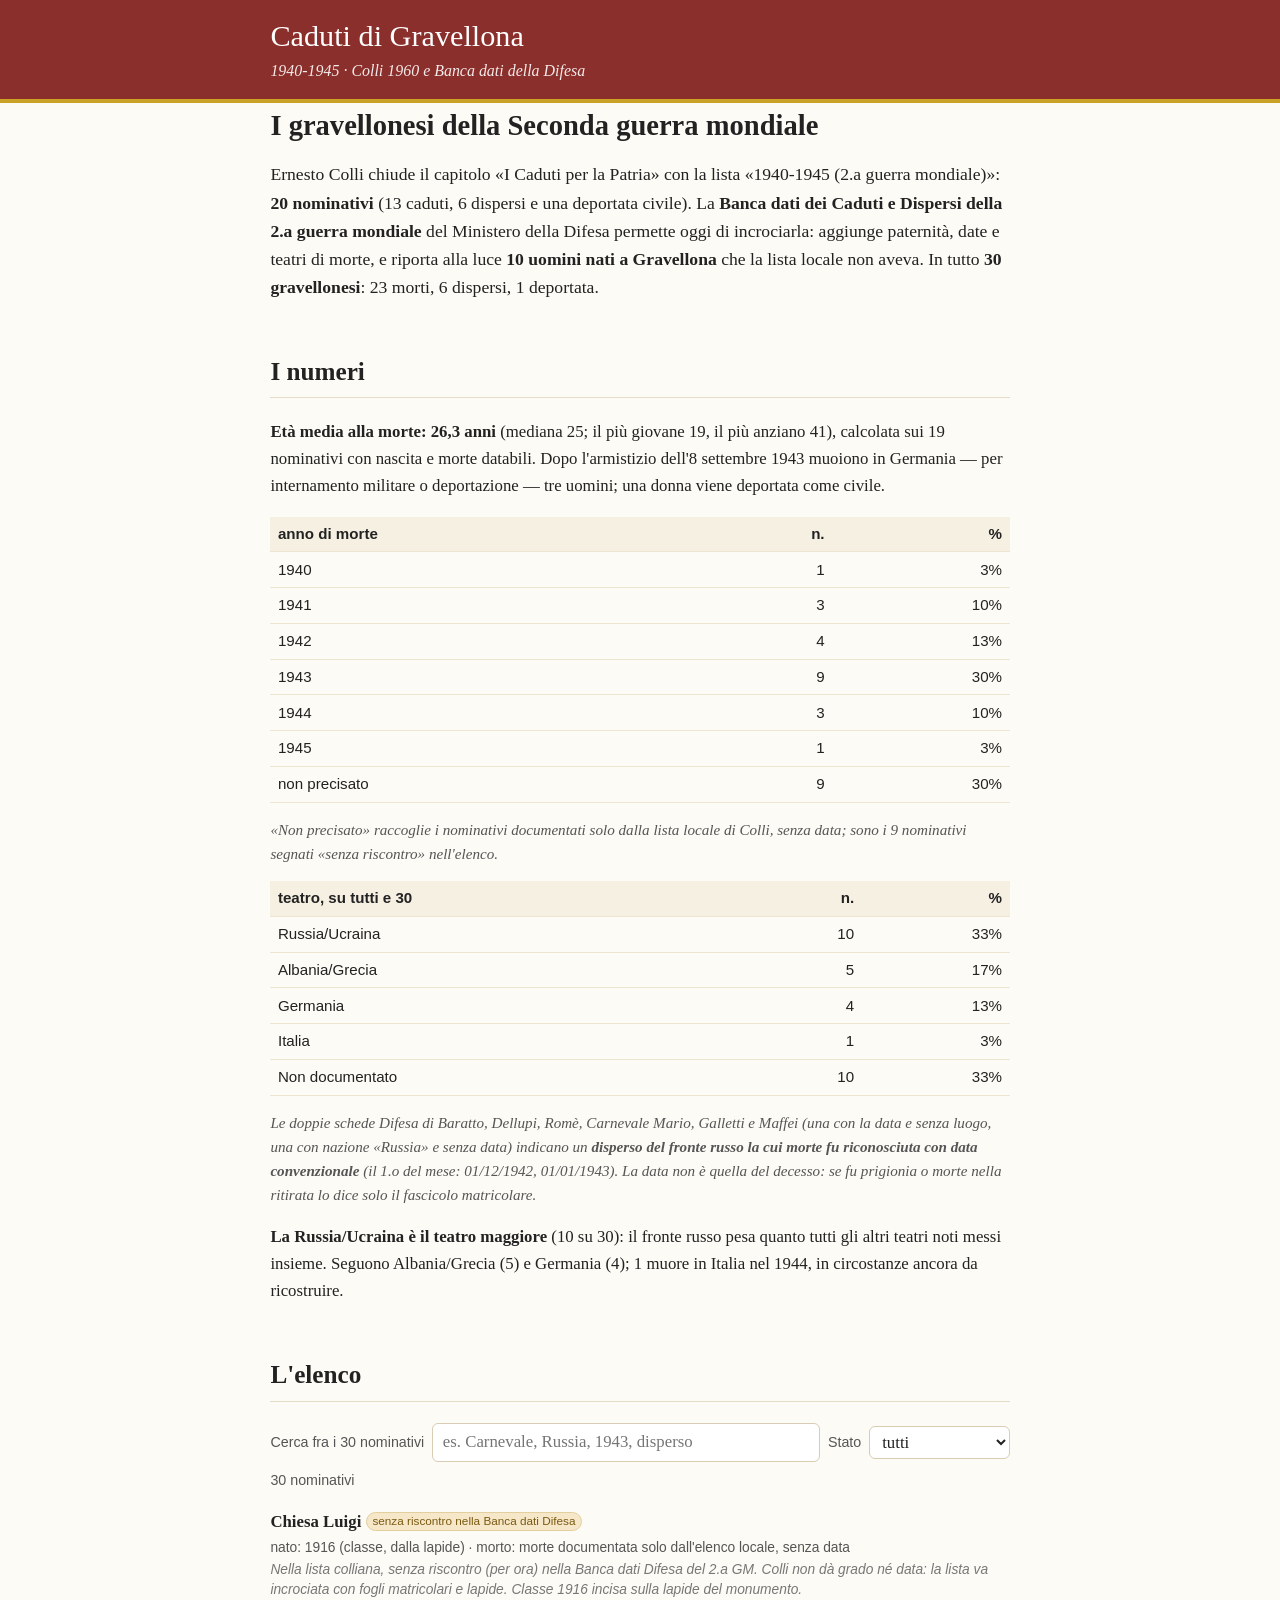
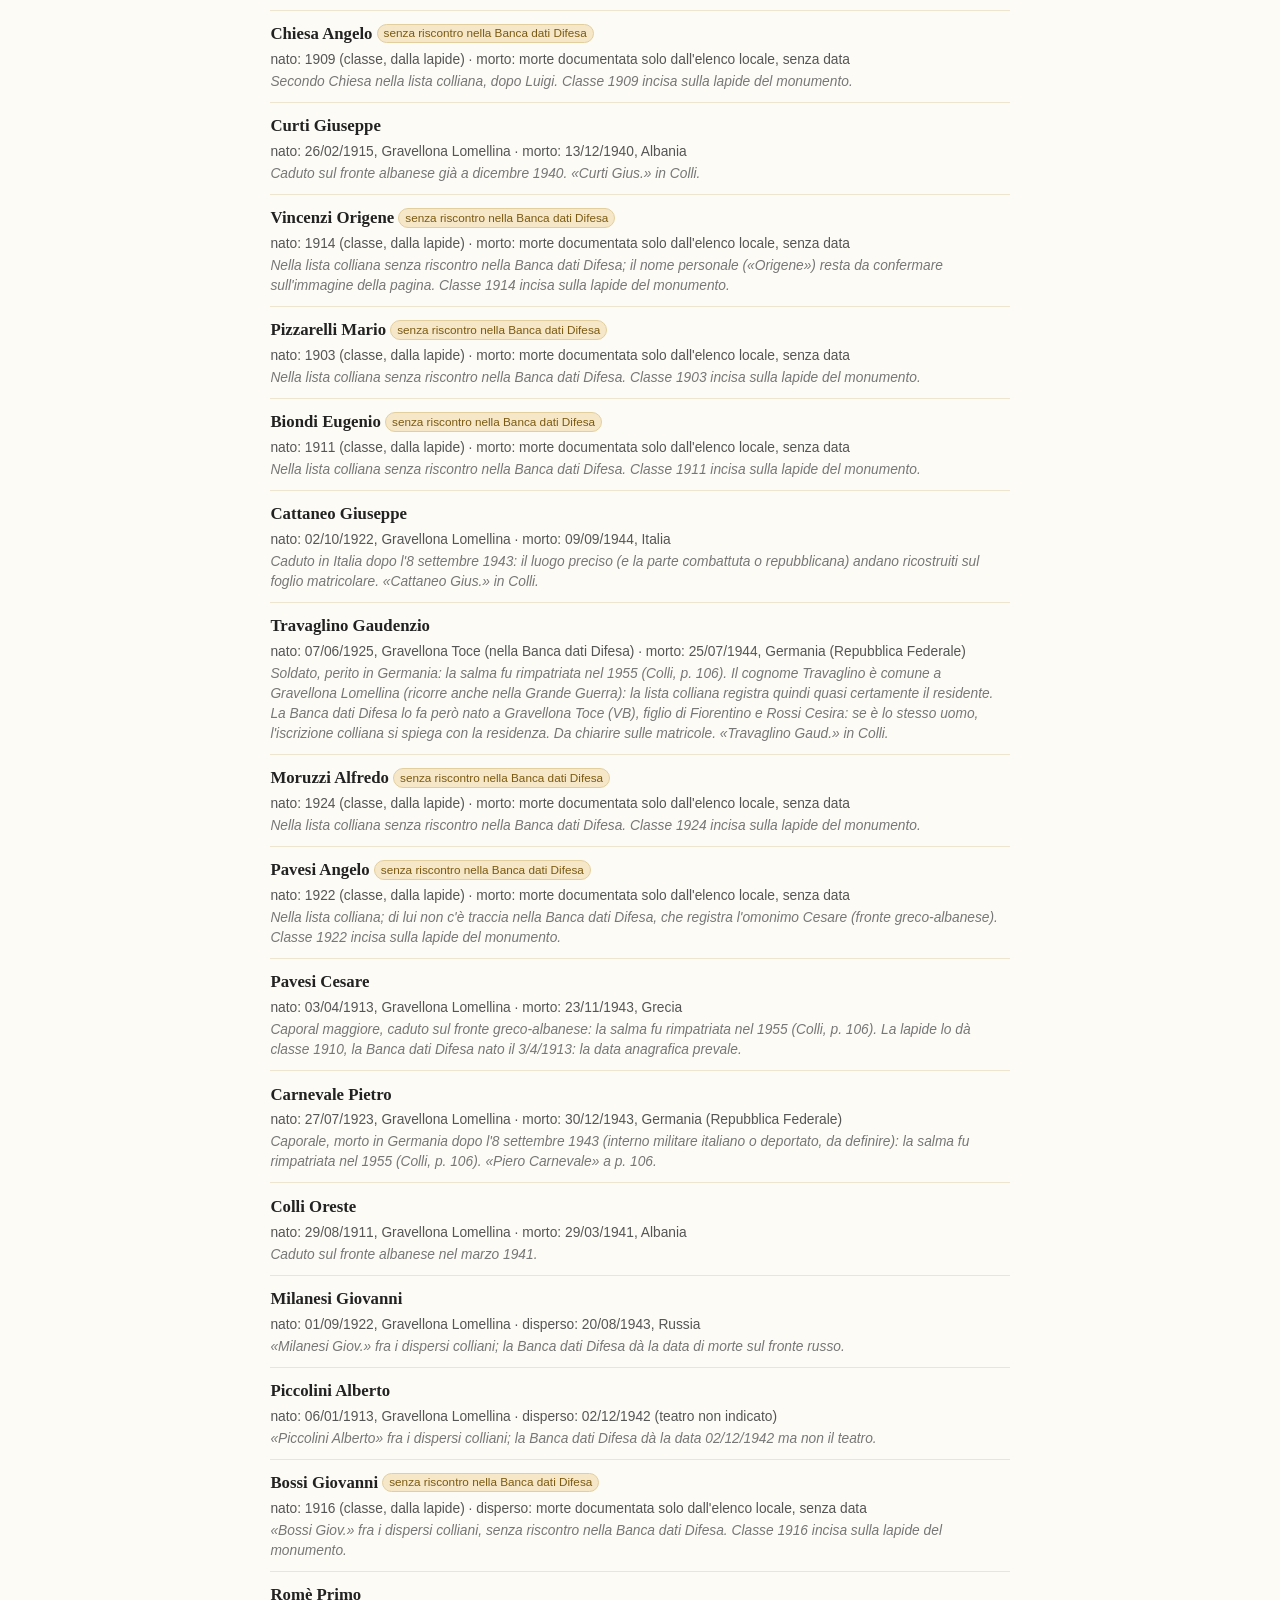
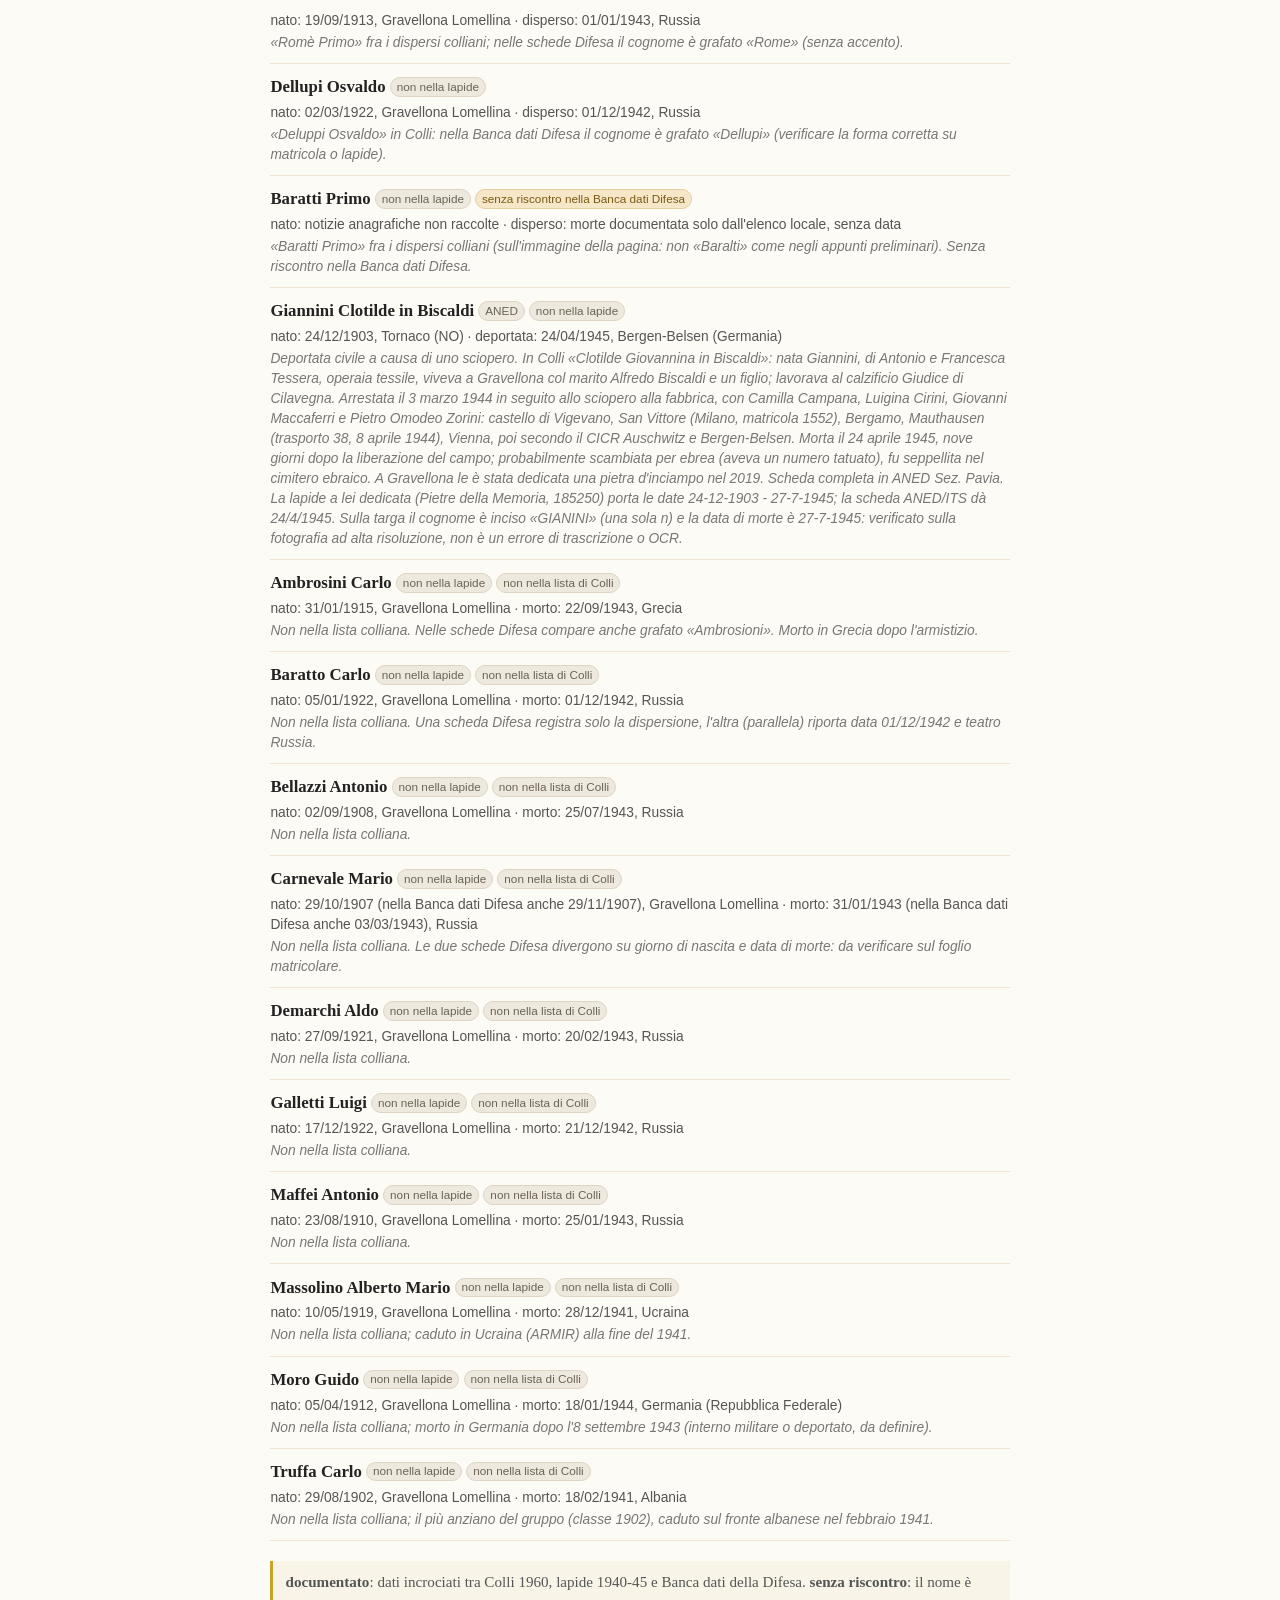
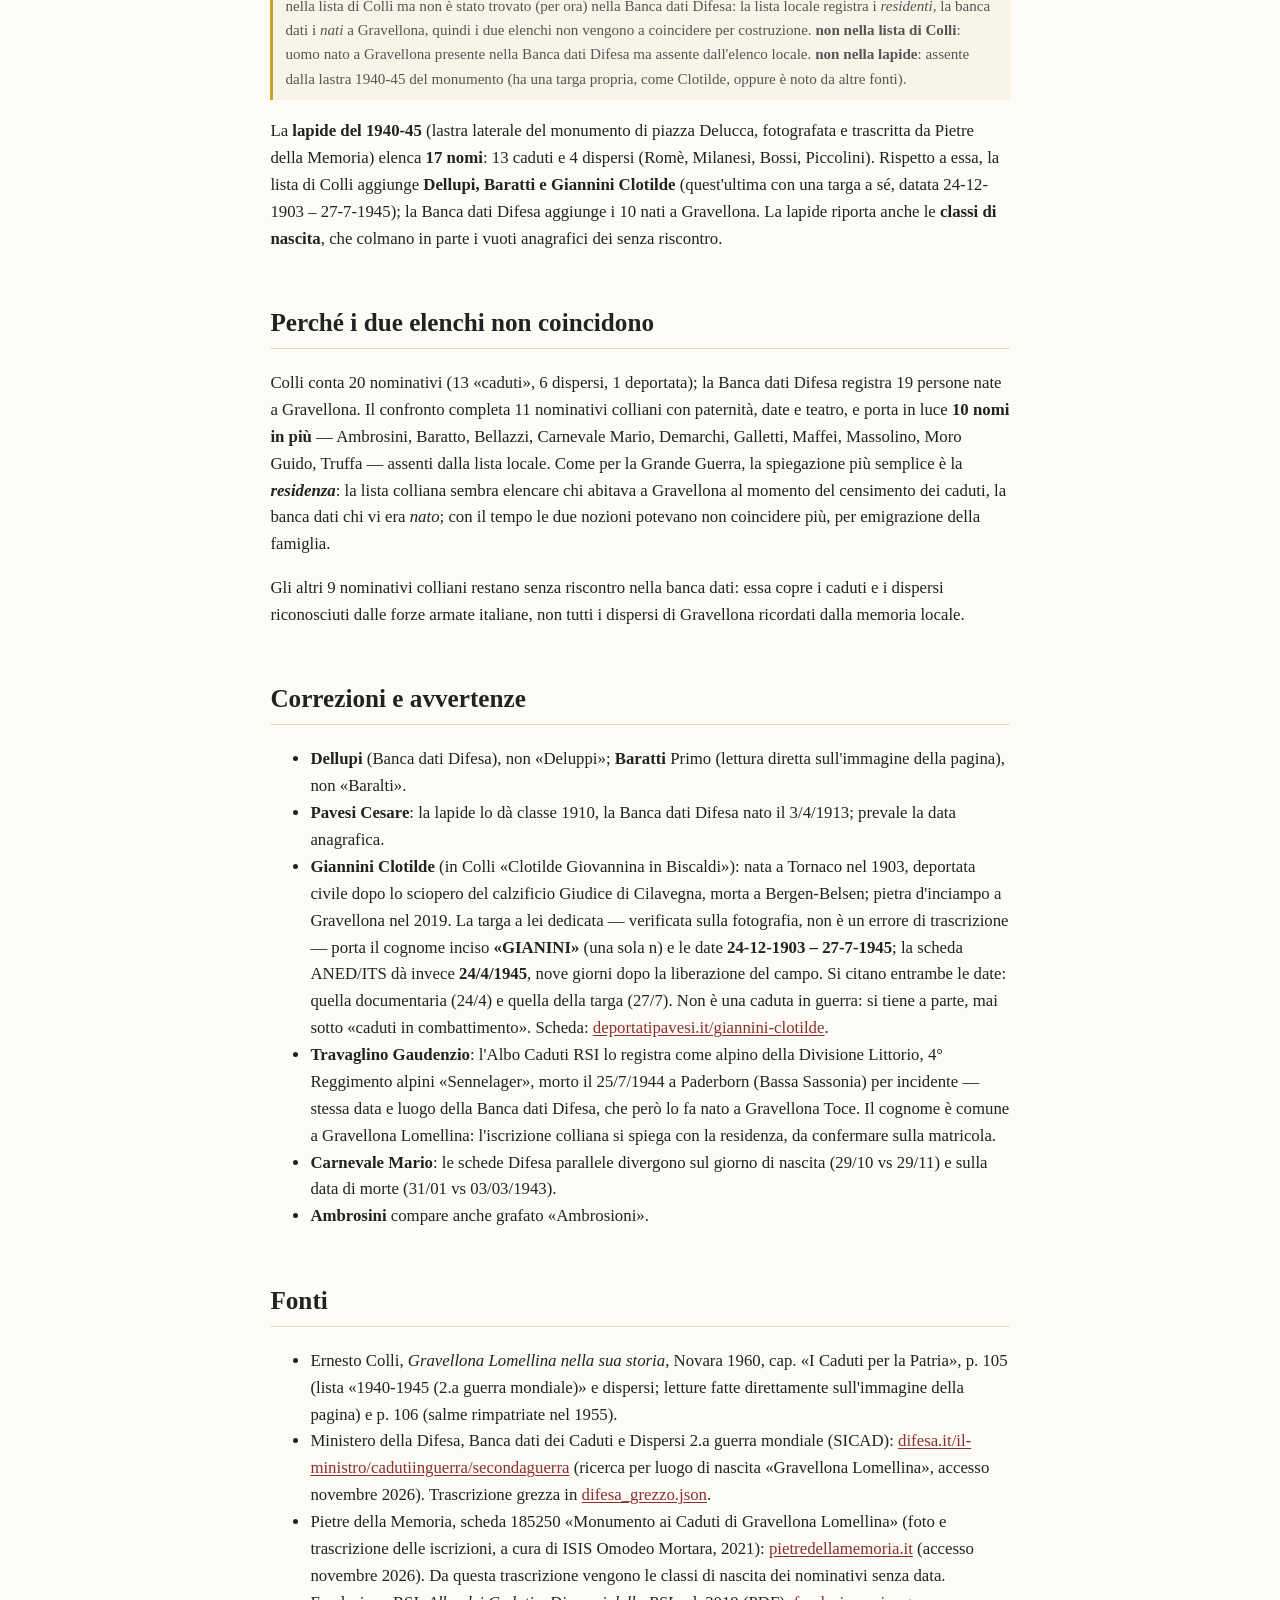
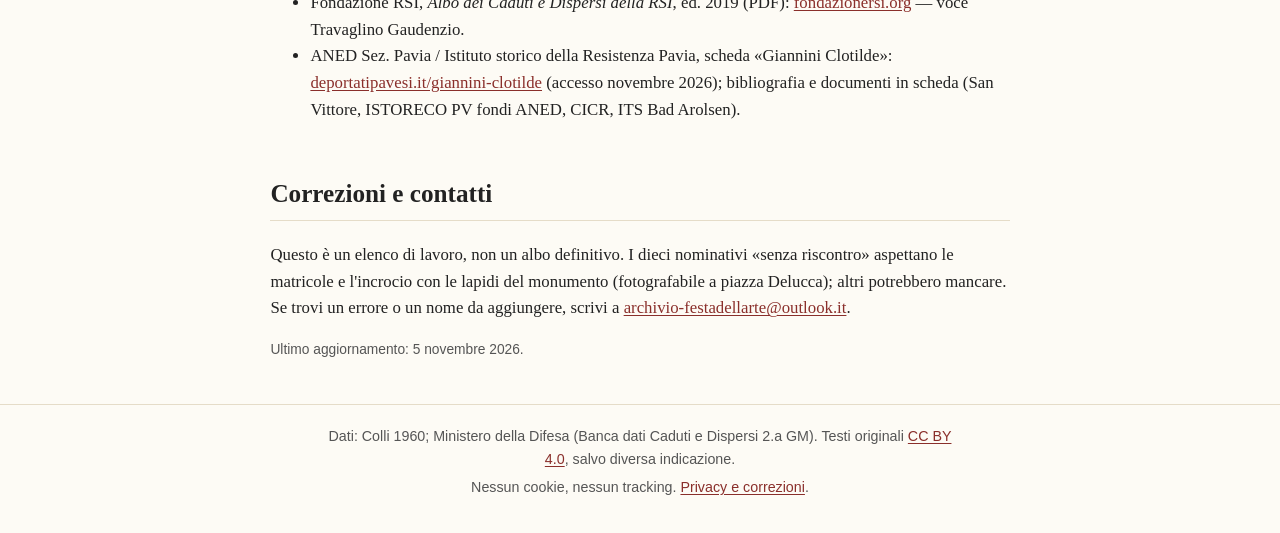
==== commit 2ea626a7: "Clotilde: targa verificata sulla foto (GIANINI, 27-7-1945), non e' un errore OCR; resta la divergenz" ====
--- a/index.html
+++ b/index.html
@@ -90,7 +90,7 @@
 <li data-stato="documentato" data-cerca="Romè Primo non indicata 19/09/1913, Gravellona Lomellina 01/01/1943, Russia disperso «Romè Primo» fra i dispersi colliani; nelle schede Difesa il cognome è grafato «Rome» (senza accento)."><strong>Romè Primo</strong><span class="caduto-dettagli">nato: 19/09/1913, Gravellona Lomellina · disperso: 01/01/1943, Russia</span><span class="caduto-nota">«Romè Primo» fra i dispersi colliani; nelle schede Difesa il cognome è grafato «Rome» (senza accento).</span></li>
 <li data-stato="documentato" data-cerca="Dellupi Osvaldo non indicata 02/03/1922, Gravellona Lomellina 01/12/1942, Russia disperso «Deluppi Osvaldo» in Colli: nella Banca dati Difesa il cognome è grafato «Dellupi» (verificare la forma corretta su matricola o lapide)."><strong>Dellupi Osvaldo</strong> <span class="badge badge-fuori">non nella lapide</span><span class="caduto-dettagli">nato: 02/03/1922, Gravellona Lomellina · disperso: 01/12/1942, Russia</span><span class="caduto-nota">«Deluppi Osvaldo» in Colli: nella Banca dati Difesa il cognome è grafato «Dellupi» (verificare la forma corretta su matricola o lapide).</span></li>
 <li data-stato="da confermare" data-cerca="Baratti Primo non indicata   disperso «Baratti Primo» fra i dispersi colliani (sull&#x27;immagine della pagina: non «Baralti» come negli appunti preliminari). Senza riscontro nella Banca dati Difesa."><strong>Baratti Primo</strong> <span class="badge badge-fuori">non nella lapide</span> <span class="badge badge-verifica">senza riscontro nella Banca dati Difesa</span><span class="caduto-dettagli">nato: notizie anagrafiche non raccolte · disperso: morte documentata solo dall'elenco locale, senza data</span><span class="caduto-nota">«Baratti Primo» fra i dispersi colliani (sull&#x27;immagine della pagina: non «Baralti» come negli appunti preliminari). Senza riscontro nella Banca dati Difesa.</span></li>
-<li data-stato="documentato" data-cerca="Giannini Clotilde in Biscaldi Antonio 24/12/1903, Tornaco (NO) 24/04/1945, Bergen-Belsen (Germania) deportata Deportata civile a causa di uno sciopero. In Colli «Clotilde Giovannina in Biscaldi»: nata Giannini, di Antonio e Francesca Tessera, operaia tessile, viveva a Gravellona col marito Alfredo Biscaldi e un figlio; lavorava al calzificio Giudice di Cilavegna. Arrestata il 3 marzo 1944 in seguito allo sciopero alla fabbrica, con Camilla Campana, Luigina Cirini, Giovanni Maccaferri e Pietro Omodeo Zorini: castello di Vigevano, San Vittore (Milano, matricola 1552), Bergamo, Mauthausen (trasporto 38, 8 aprile 1944), Vienna, poi secondo il CICR Auschwitz e Bergen-Belsen. Morta il 24 aprile 1945, nove giorni dopo la liberazione del campo; probabilmente scambiata per ebrea (aveva un numero tatuato), fu seppellita nel cimitero ebraico. A Gravellona le è stata dedicata una pietra d&#x27;inciampo nel 2019. Scheda completa in ANED Sez. Pavia. La lapide a lei dedicata (Pietre della Memoria, 185250) porta le date 24-12-1903 - 27-7-1945; la scheda ANED/ITS dà 24/4/1945."><strong>Giannini Clotilde in Biscaldi</strong> <span class="badge badge-fuori">ANED</span> <span class="badge badge-fuori">non nella lapide</span><span class="caduto-dettagli">nato: 24/12/1903, Tornaco (NO) · deportata: 24/04/1945, Bergen-Belsen (Germania)</span><span class="caduto-nota">Deportata civile a causa di uno sciopero. In Colli «Clotilde Giovannina in Biscaldi»: nata Giannini, di Antonio e Francesca Tessera, operaia tessile, viveva a Gravellona col marito Alfredo Biscaldi e un figlio; lavorava al calzificio Giudice di Cilavegna. Arrestata il 3 marzo 1944 in seguito allo sciopero alla fabbrica, con Camilla Campana, Luigina Cirini, Giovanni Maccaferri e Pietro Omodeo Zorini: castello di Vigevano, San Vittore (Milano, matricola 1552), Bergamo, Mauthausen (trasporto 38, 8 aprile 1944), Vienna, poi secondo il CICR Auschwitz e Bergen-Belsen. Morta il 24 aprile 1945, nove giorni dopo la liberazione del campo; probabilmente scambiata per ebrea (aveva un numero tatuato), fu seppellita nel cimitero ebraico. A Gravellona le è stata dedicata una pietra d&#x27;inciampo nel 2019. Scheda completa in ANED Sez. Pavia. La lapide a lei dedicata (Pietre della Memoria, 185250) porta le date 24-12-1903 - 27-7-1945; la scheda ANED/ITS dà 24/4/1945.</span></li>
+<li data-stato="documentato" data-cerca="Giannini Clotilde in Biscaldi Antonio 24/12/1903, Tornaco (NO) 24/04/1945, Bergen-Belsen (Germania) deportata Deportata civile a causa di uno sciopero. In Colli «Clotilde Giovannina in Biscaldi»: nata Giannini, di Antonio e Francesca Tessera, operaia tessile, viveva a Gravellona col marito Alfredo Biscaldi e un figlio; lavorava al calzificio Giudice di Cilavegna. Arrestata il 3 marzo 1944 in seguito allo sciopero alla fabbrica, con Camilla Campana, Luigina Cirini, Giovanni Maccaferri e Pietro Omodeo Zorini: castello di Vigevano, San Vittore (Milano, matricola 1552), Bergamo, Mauthausen (trasporto 38, 8 aprile 1944), Vienna, poi secondo il CICR Auschwitz e Bergen-Belsen. Morta il 24 aprile 1945, nove giorni dopo la liberazione del campo; probabilmente scambiata per ebrea (aveva un numero tatuato), fu seppellita nel cimitero ebraico. A Gravellona le è stata dedicata una pietra d&#x27;inciampo nel 2019. Scheda completa in ANED Sez. Pavia. La lapide a lei dedicata (Pietre della Memoria, 185250) porta le date 24-12-1903 - 27-7-1945; la scheda ANED/ITS dà 24/4/1945. Sulla targa il cognome è inciso «GIANINI» (una sola n) e la data di morte è 27-7-1945: verificato sulla fotografia ad alta risoluzione, non è un errore di trascrizione o OCR."><strong>Giannini Clotilde in Biscaldi</strong> <span class="badge badge-fuori">ANED</span> <span class="badge badge-fuori">non nella lapide</span><span class="caduto-dettagli">nato: 24/12/1903, Tornaco (NO) · deportata: 24/04/1945, Bergen-Belsen (Germania)</span><span class="caduto-nota">Deportata civile a causa di uno sciopero. In Colli «Clotilde Giovannina in Biscaldi»: nata Giannini, di Antonio e Francesca Tessera, operaia tessile, viveva a Gravellona col marito Alfredo Biscaldi e un figlio; lavorava al calzificio Giudice di Cilavegna. Arrestata il 3 marzo 1944 in seguito allo sciopero alla fabbrica, con Camilla Campana, Luigina Cirini, Giovanni Maccaferri e Pietro Omodeo Zorini: castello di Vigevano, San Vittore (Milano, matricola 1552), Bergamo, Mauthausen (trasporto 38, 8 aprile 1944), Vienna, poi secondo il CICR Auschwitz e Bergen-Belsen. Morta il 24 aprile 1945, nove giorni dopo la liberazione del campo; probabilmente scambiata per ebrea (aveva un numero tatuato), fu seppellita nel cimitero ebraico. A Gravellona le è stata dedicata una pietra d&#x27;inciampo nel 2019. Scheda completa in ANED Sez. Pavia. La lapide a lei dedicata (Pietre della Memoria, 185250) porta le date 24-12-1903 - 27-7-1945; la scheda ANED/ITS dà 24/4/1945. Sulla targa il cognome è inciso «GIANINI» (una sola n) e la data di morte è 27-7-1945: verificato sulla fotografia ad alta risoluzione, non è un errore di trascrizione o OCR.</span></li>
 <li data-stato="documentato" data-cerca="Ambrosini Carlo Luigi 31/01/1915, Gravellona Lomellina 22/09/1943, Grecia morto Non nella lista colliana. Nelle schede Difesa compare anche grafato «Ambrosioni». Morto in Grecia dopo l&#x27;armistizio."><strong>Ambrosini Carlo</strong> <span class="badge badge-fuori">non nella lapide</span> <span class="badge badge-fuori">non nella lista di Colli</span><span class="caduto-dettagli">nato: 31/01/1915, Gravellona Lomellina · morto: 22/09/1943, Grecia</span><span class="caduto-nota">Non nella lista colliana. Nelle schede Difesa compare anche grafato «Ambrosioni». Morto in Grecia dopo l&#x27;armistizio.</span></li>
 <li data-stato="documentato" data-cerca="Baratto Carlo Giuseppe 05/01/1922, Gravellona Lomellina 01/12/1942, Russia morto Non nella lista colliana. Una scheda Difesa registra solo la dispersione, l&#x27;altra (parallela) riporta data 01/12/1942 e teatro Russia."><strong>Baratto Carlo</strong> <span class="badge badge-fuori">non nella lapide</span> <span class="badge badge-fuori">non nella lista di Colli</span><span class="caduto-dettagli">nato: 05/01/1922, Gravellona Lomellina · morto: 01/12/1942, Russia</span><span class="caduto-nota">Non nella lista colliana. Una scheda Difesa registra solo la dispersione, l&#x27;altra (parallela) riporta data 01/12/1942 e teatro Russia.</span></li>
 <li data-stato="documentato" data-cerca="Bellazzi Antonio Giovanni 02/09/1908, Gravellona Lomellina 25/07/1943, Russia morto Non nella lista colliana."><strong>Bellazzi Antonio</strong> <span class="badge badge-fuori">non nella lapide</span> <span class="badge badge-fuori">non nella lista di Colli</span><span class="caduto-dettagli">nato: 02/09/1908, Gravellona Lomellina · morto: 25/07/1943, Russia</span><span class="caduto-nota">Non nella lista colliana.</span></li>
@@ -117,7 +117,7 @@
   <ul>
     <li><strong>Dellupi</strong> (Banca dati Difesa), non «Deluppi»; <strong>Baratti</strong> Primo (lettura diretta sull'immagine della pagina), non «Baralti».</li>
     <li><strong>Pavesi Cesare</strong>: la lapide lo dà classe 1910, la Banca dati Difesa nato il 3/4/1913; prevale la data anagrafica.</li>
-    <li><strong>Giannini Clotilde</strong> (in Colli «Clotilde Giovannina in Biscaldi»): nata a Tornaco nel 1903, deportata civile dopo lo sciopero del calzificio Giudice di Cilavegna, morta a Bergen-Belsen; pietra d'inciampo a Gravellona nel 2019. La targa a lei dedicata porta <strong>24-12-1903 – 27-7-1945</strong>, la scheda ANED/ITS dà <strong>24/4/1945</strong>: si citano entrambe le date. Non è una caduta in guerra: si tiene a parte, mai sotto «caduti in combattimento». Scheda: <a href="https://www.deportatipavesi.it/giannini-clotilde/">deportatipavesi.it/giannini-clotilde</a>.</li>
+    <li><strong>Giannini Clotilde</strong> (in Colli «Clotilde Giovannina in Biscaldi»): nata a Tornaco nel 1903, deportata civile dopo lo sciopero del calzificio Giudice di Cilavegna, morta a Bergen-Belsen; pietra d'inciampo a Gravellona nel 2019. La targa a lei dedicata — verificata sulla fotografia, non è un errore di trascrizione — porta il cognome inciso <strong>«GIANINI»</strong> (una sola n) e le date <strong>24-12-1903 – 27-7-1945</strong>; la scheda ANED/ITS dà invece <strong>24/4/1945</strong>, nove giorni dopo la liberazione del campo. Si citano entrambe le date: quella documentaria (24/4) e quella della targa (27/7). Non è una caduta in guerra: si tiene a parte, mai sotto «caduti in combattimento». Scheda: <a href="https://www.deportatipavesi.it/giannini-clotilde/">deportatipavesi.it/giannini-clotilde</a>.</li>
     <li><strong>Travaglino Gaudenzio</strong>: l'Albo Caduti RSI lo registra come alpino della Divisione Littorio, 4° Reggimento alpini «Sennelager», morto il 25/7/1944 a Paderborn (Bassa Sassonia) per incidente — stessa data e luogo della Banca dati Difesa, che però lo fa nato a Gravellona Toce. Il cognome è comune a Gravellona Lomellina: l'iscrizione colliana si spiega con la residenza, da confermare sulla matricola.</li>
     <li><strong>Carnevale Mario</strong>: le schede Difesa parallele divergono sul giorno di nascita (29/10 vs 29/11) e sulla data di morte (31/01 vs 03/03/1943).</li>
     <li><strong>Ambrosini</strong> compare anche grafato «Ambrosioni».</li>
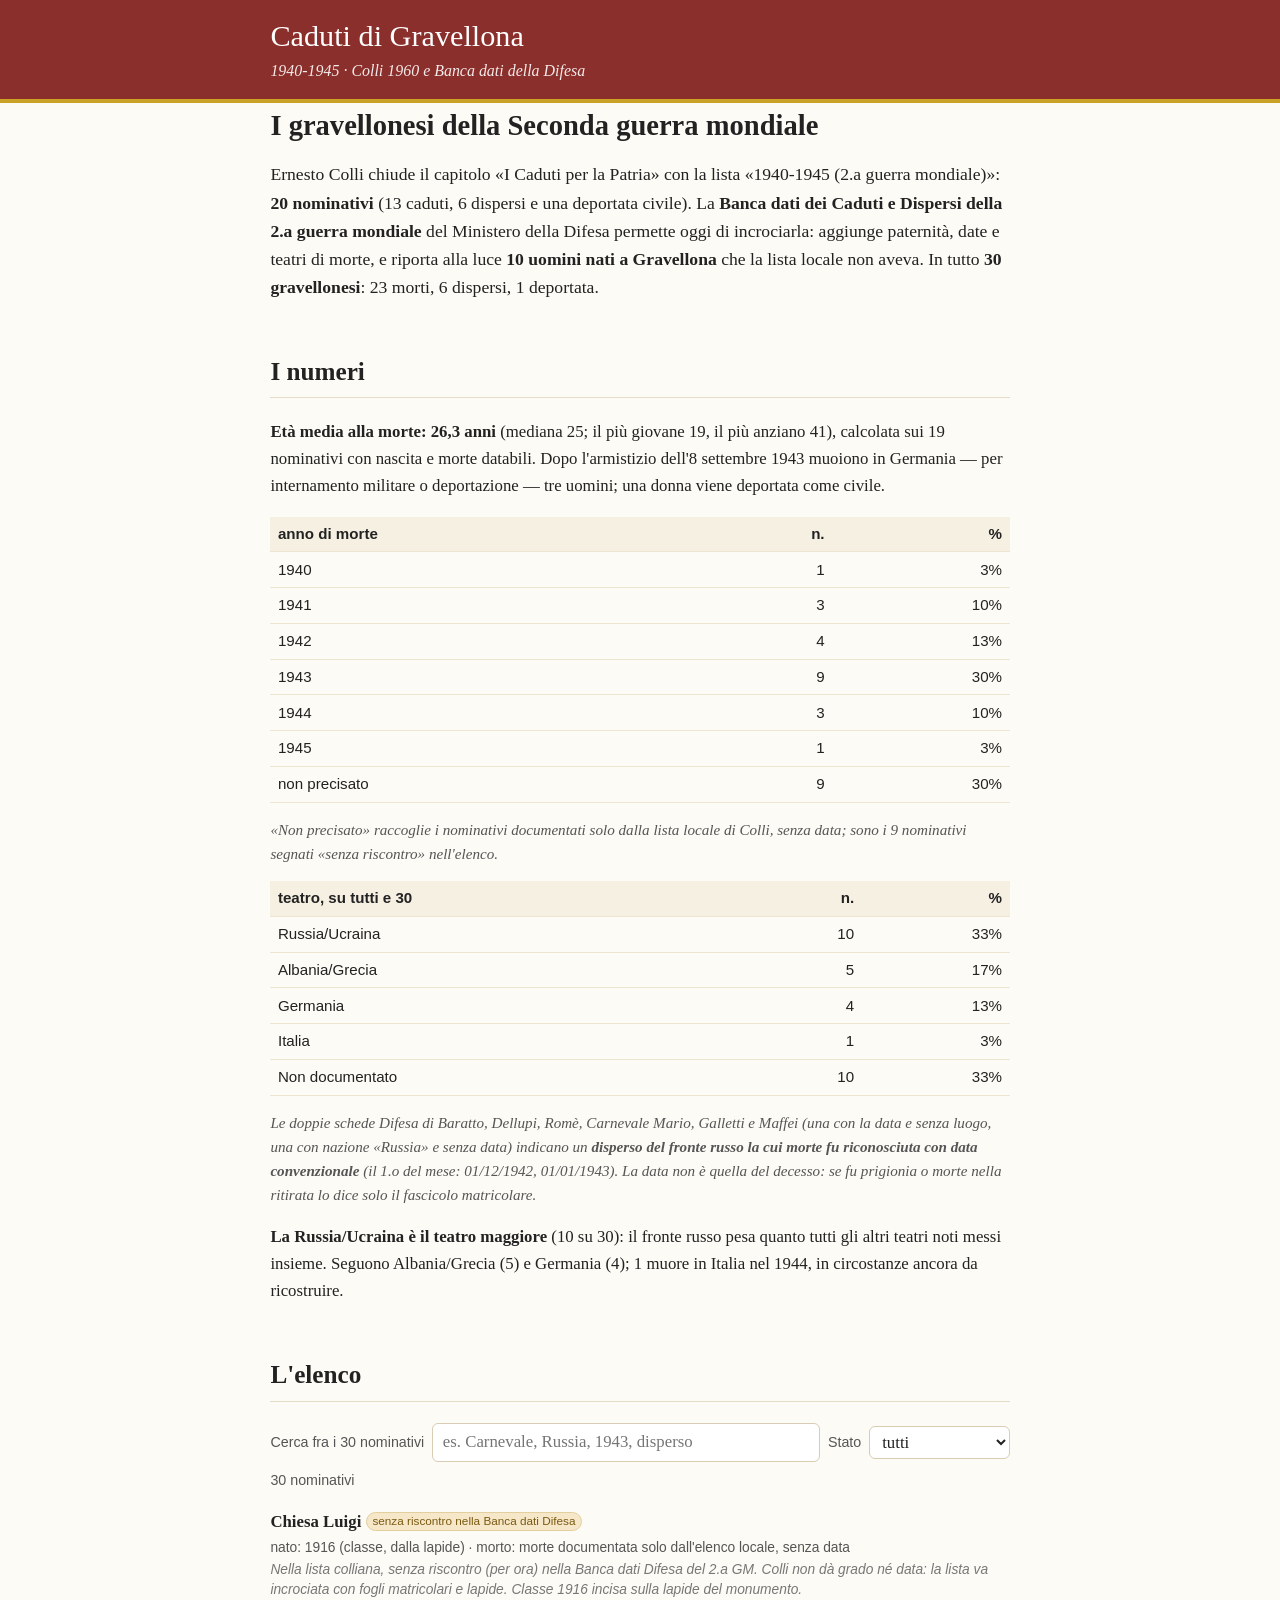
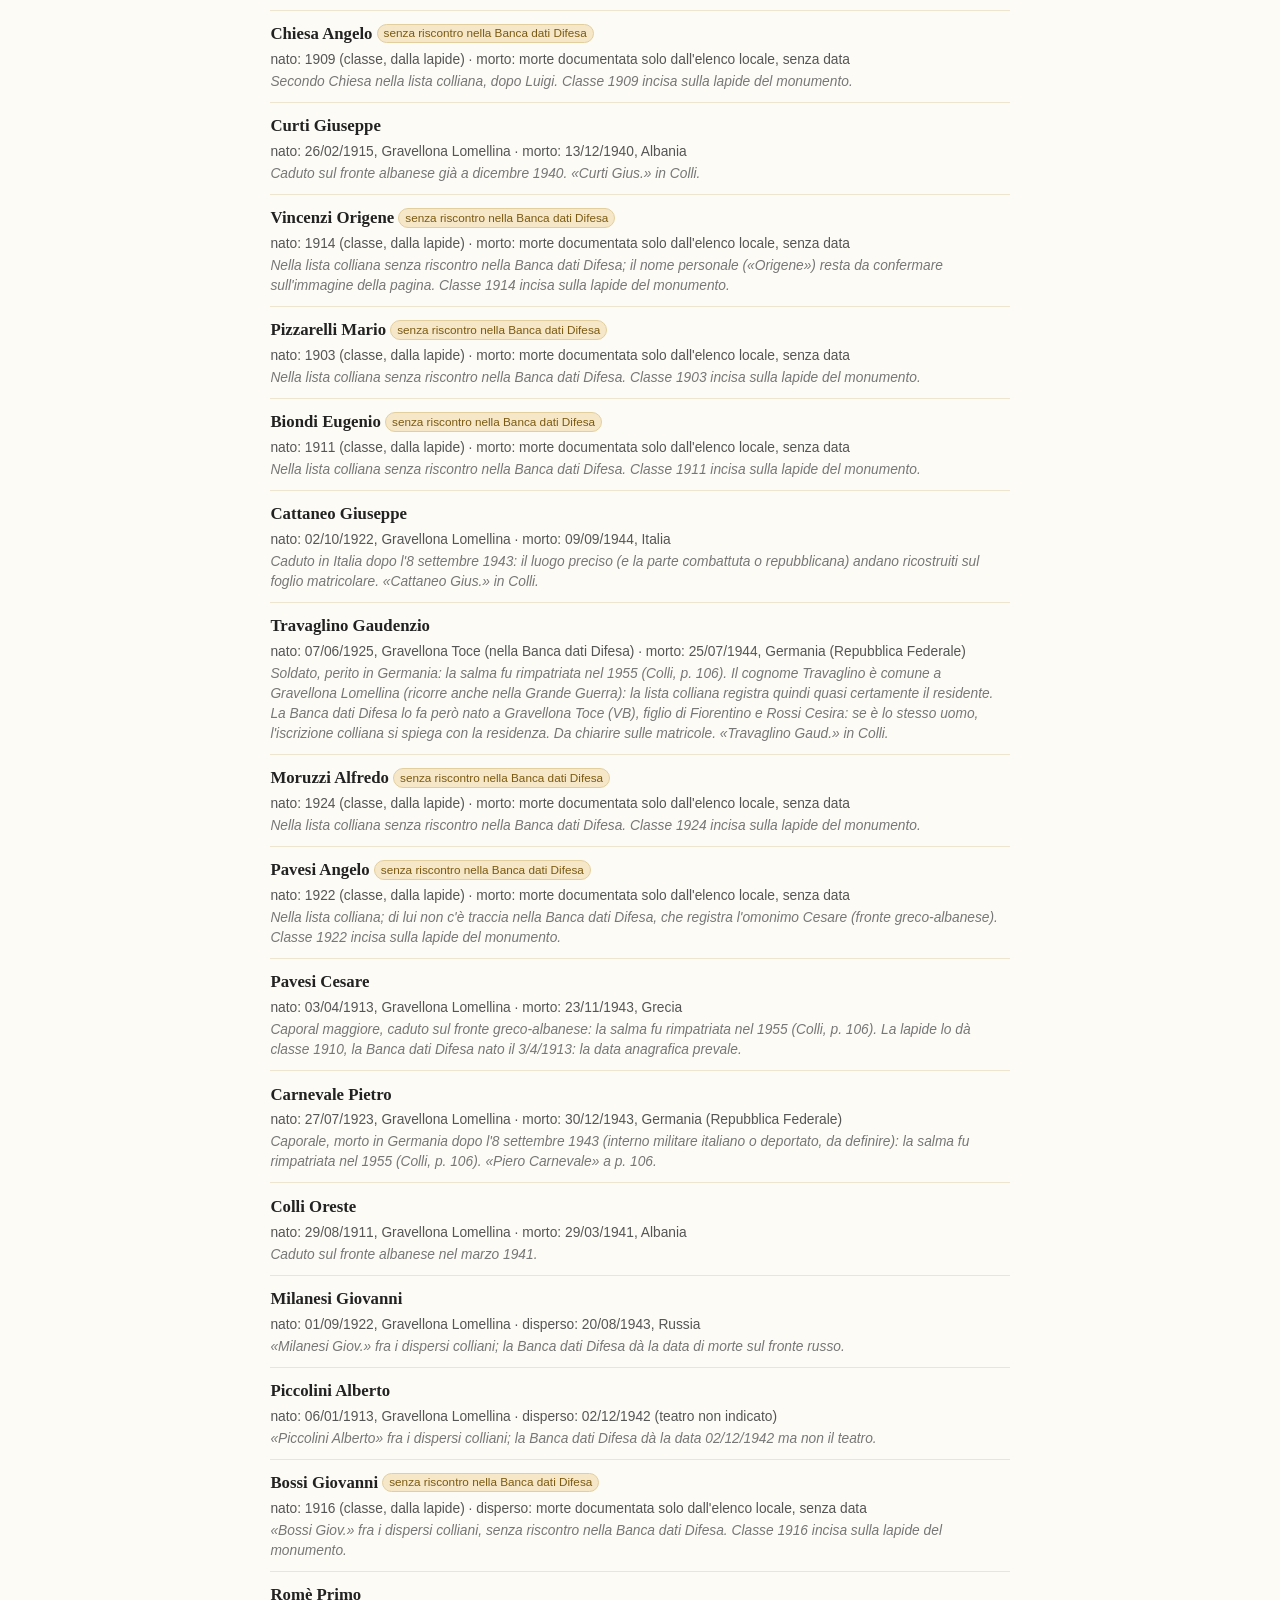
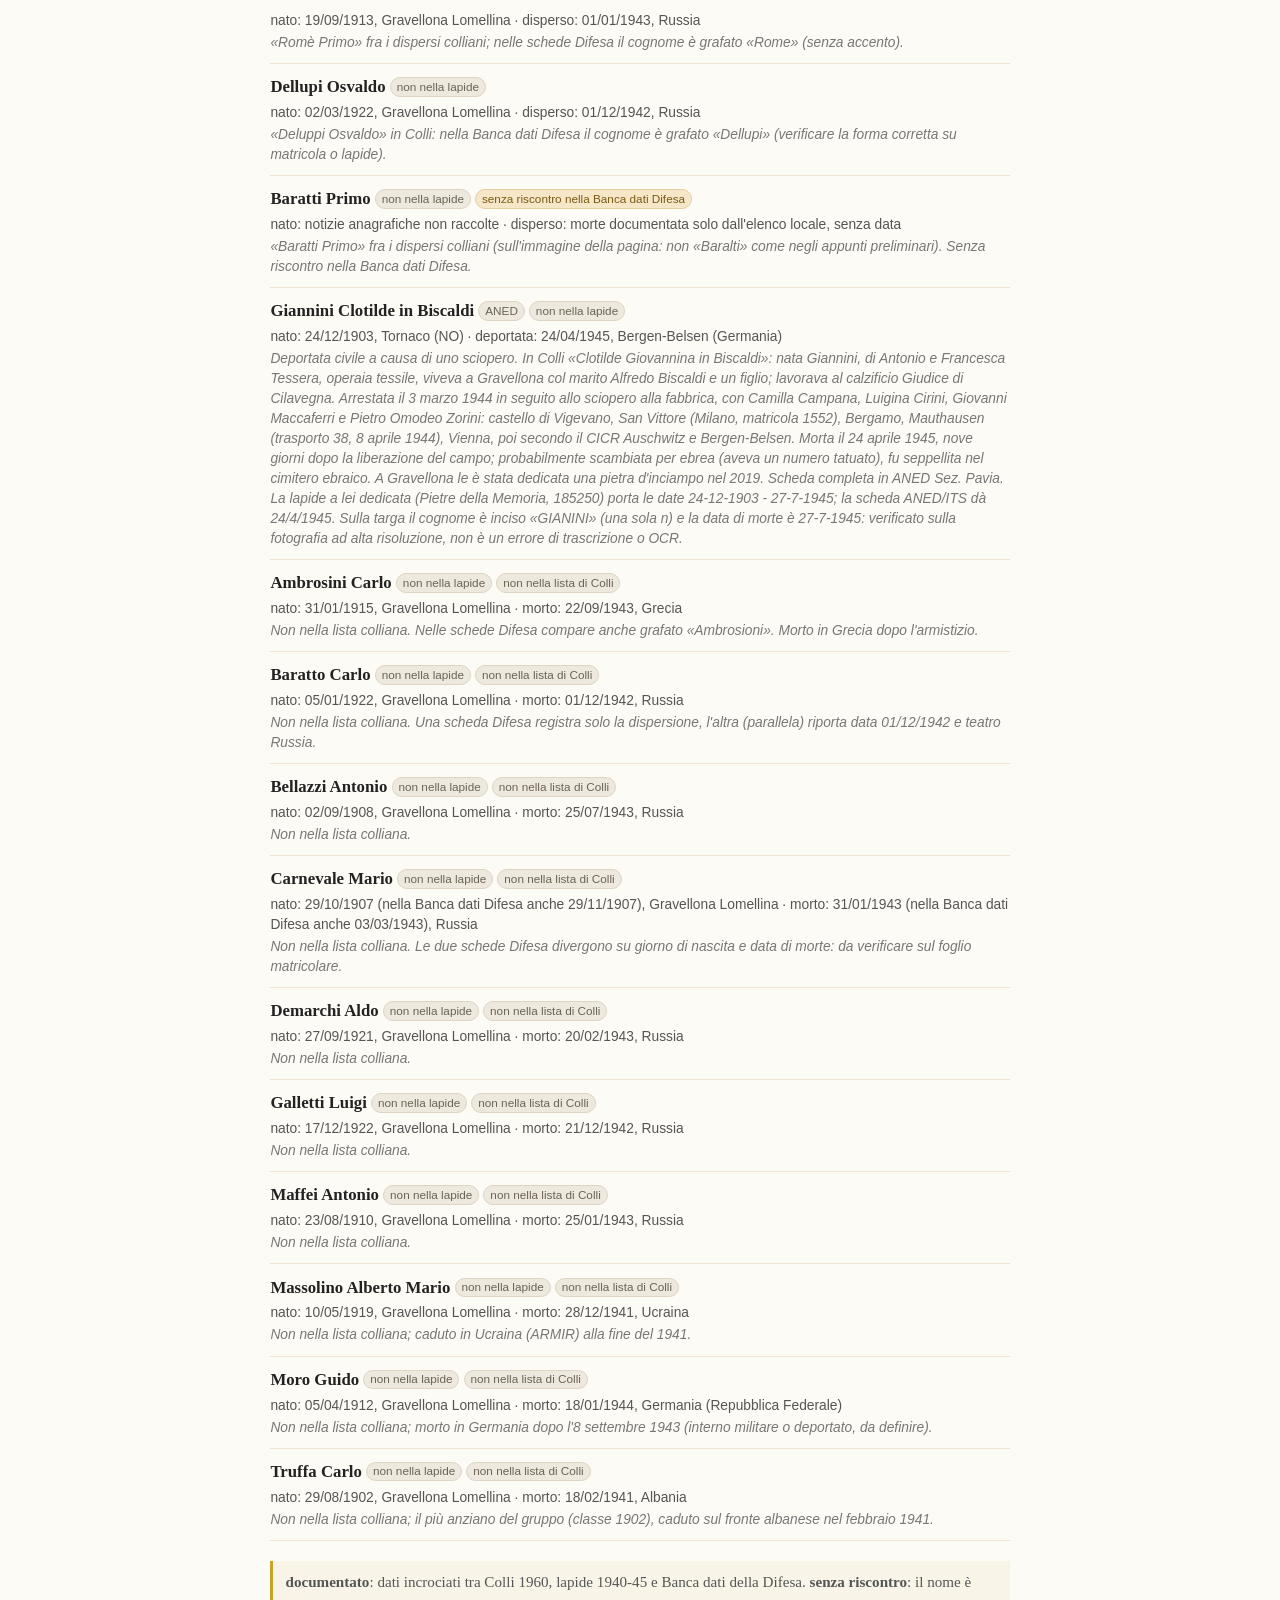
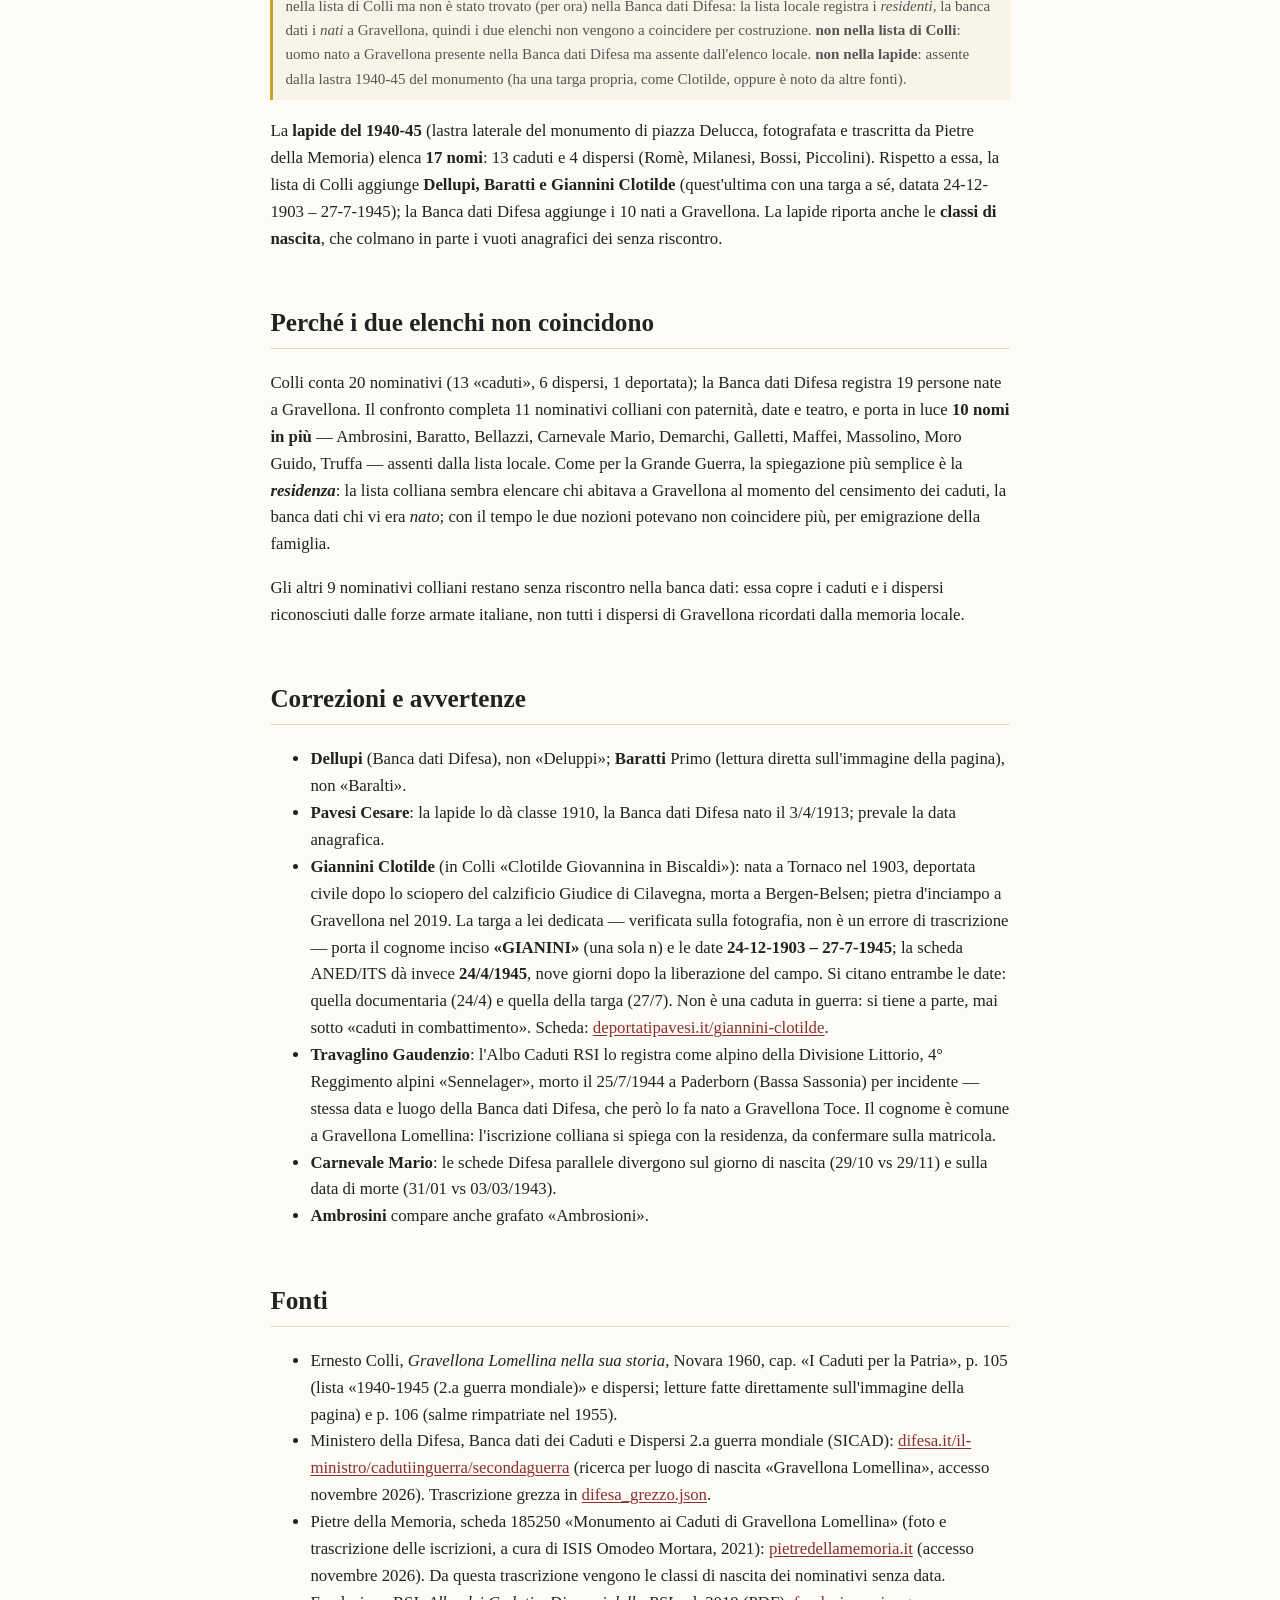
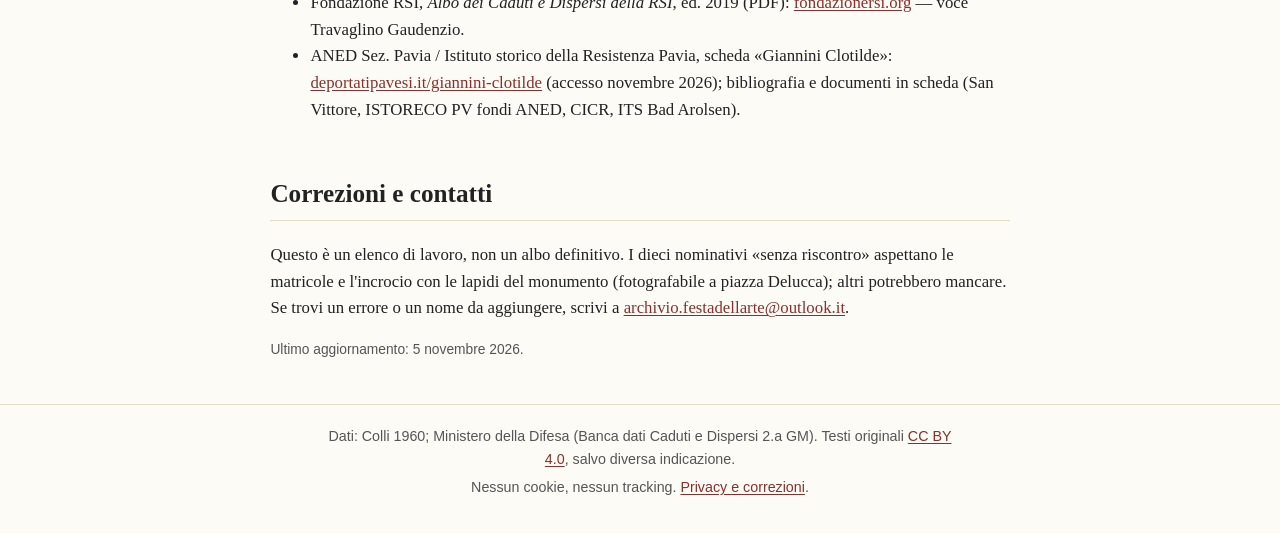
==== commit 049dbf0a: "Correggi l'indirizzo email di contatto: archivio.festadellarte@outlook.it" ====
--- a/index.html
+++ b/index.html
@@ -133,7 +133,7 @@
   </ul>
 
   <h2 id="contatti">Correzioni e contatti</h2>
-  <p>Questo è un elenco di lavoro, non un albo definitivo. I dieci nominativi «senza riscontro» aspettano le matricole e l'incrocio con le lapidi del monumento (fotografabile a piazza Delucca); altri potrebbero mancare. Se trovi un errore o un nome da aggiungere, scrivi a <a href="mailto:archivio-festadellarte@outlook.it">archivio-festadellarte@outlook.it</a>.</p>
+  <p>Questo è un elenco di lavoro, non un albo definitivo. I dieci nominativi «senza riscontro» aspettano le matricole e l'incrocio con le lapidi del monumento (fotografabile a piazza Delucca); altri potrebbero mancare. Se trovi un errore o un nome da aggiungere, scrivi a <a href="mailto:archivio.festadellarte@outlook.it">archivio.festadellarte@outlook.it</a>.</p>
   <p class="ultimo-aggiornamento">Ultimo aggiornamento: 5 novembre 2026.</p>
 </main>
 
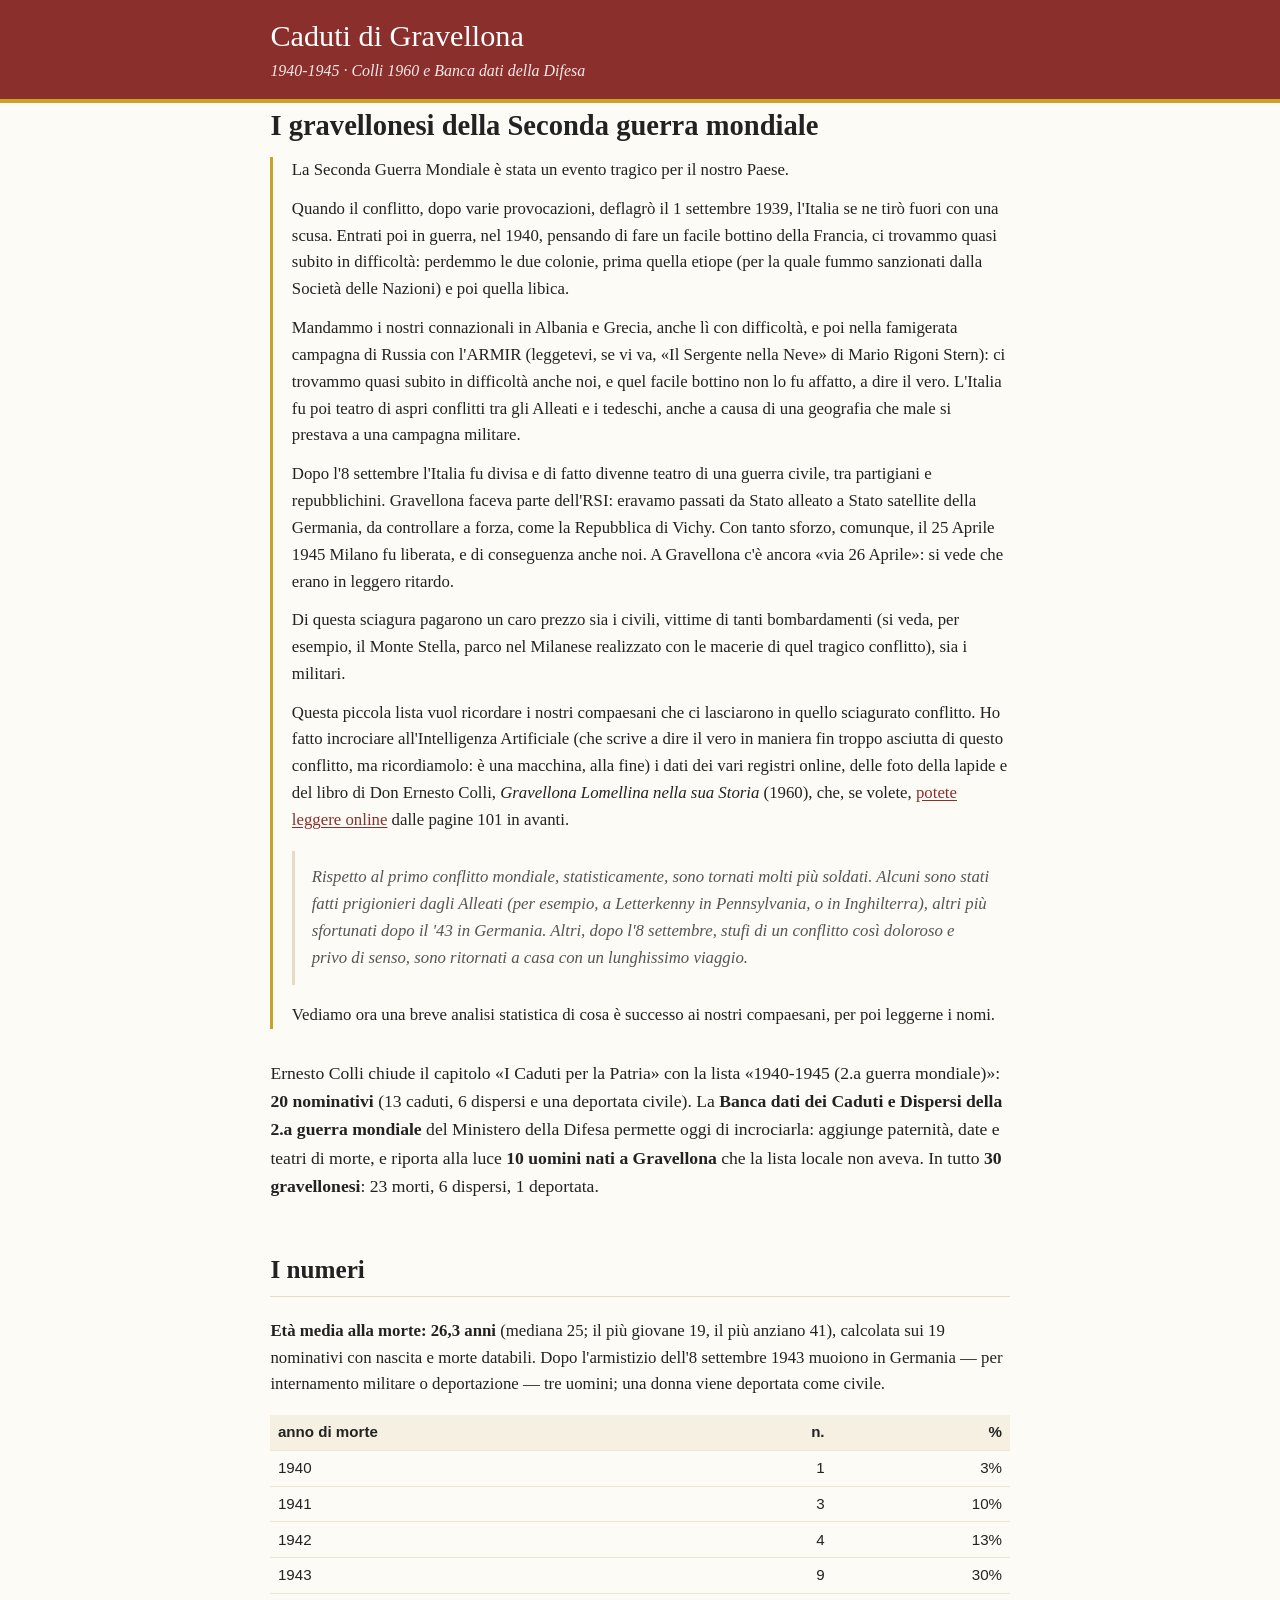
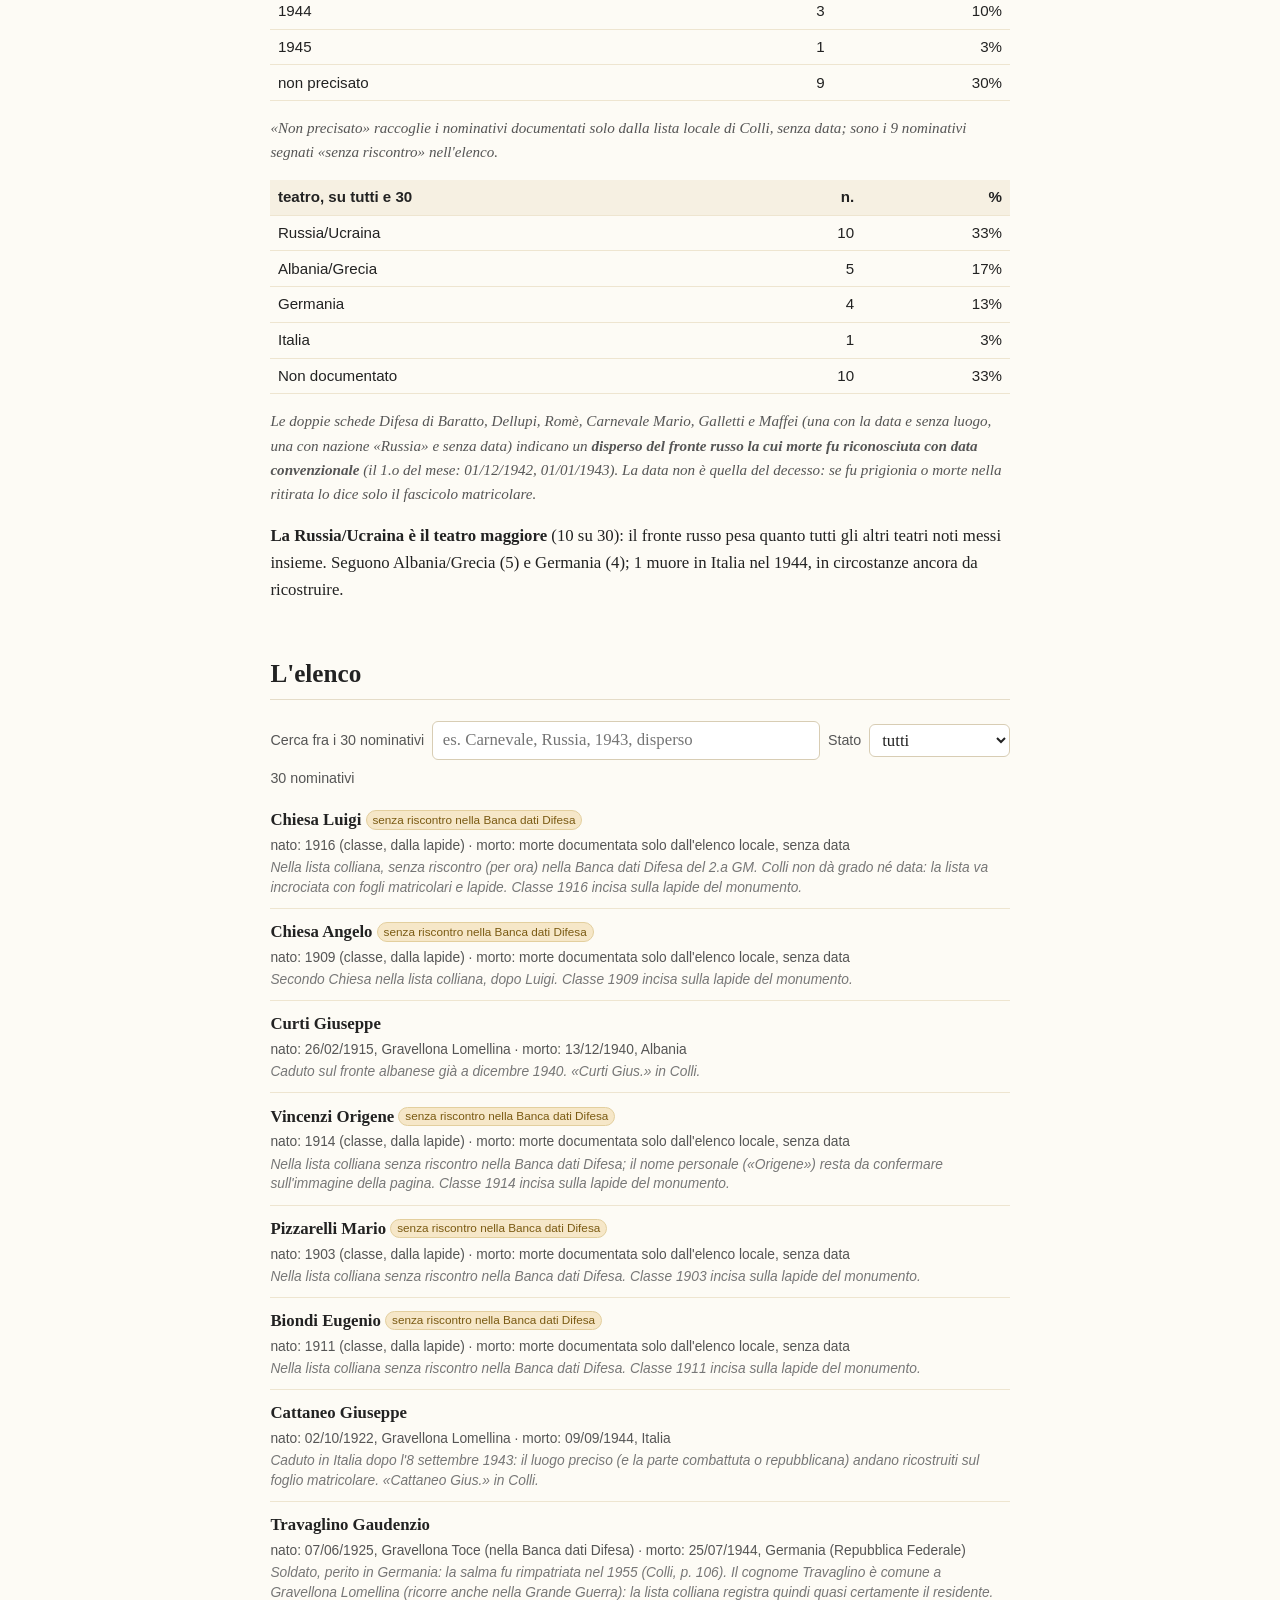
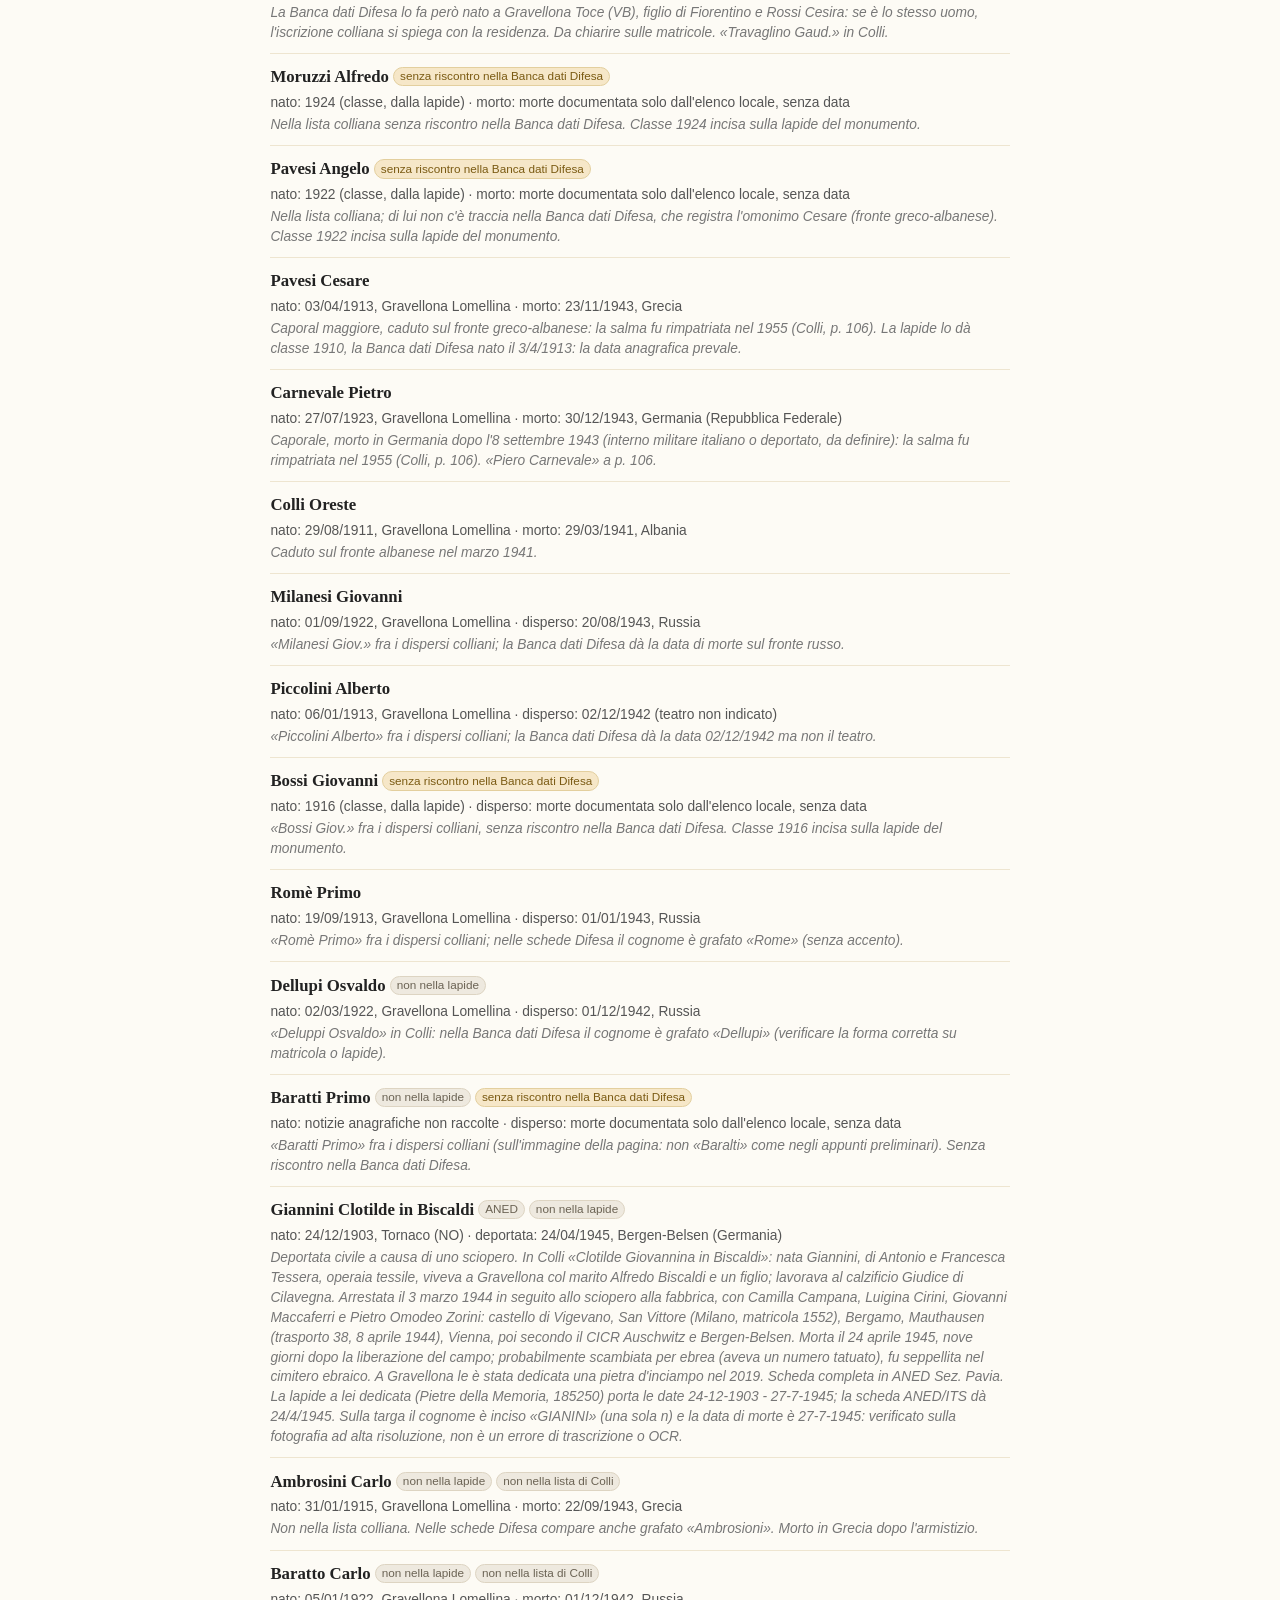
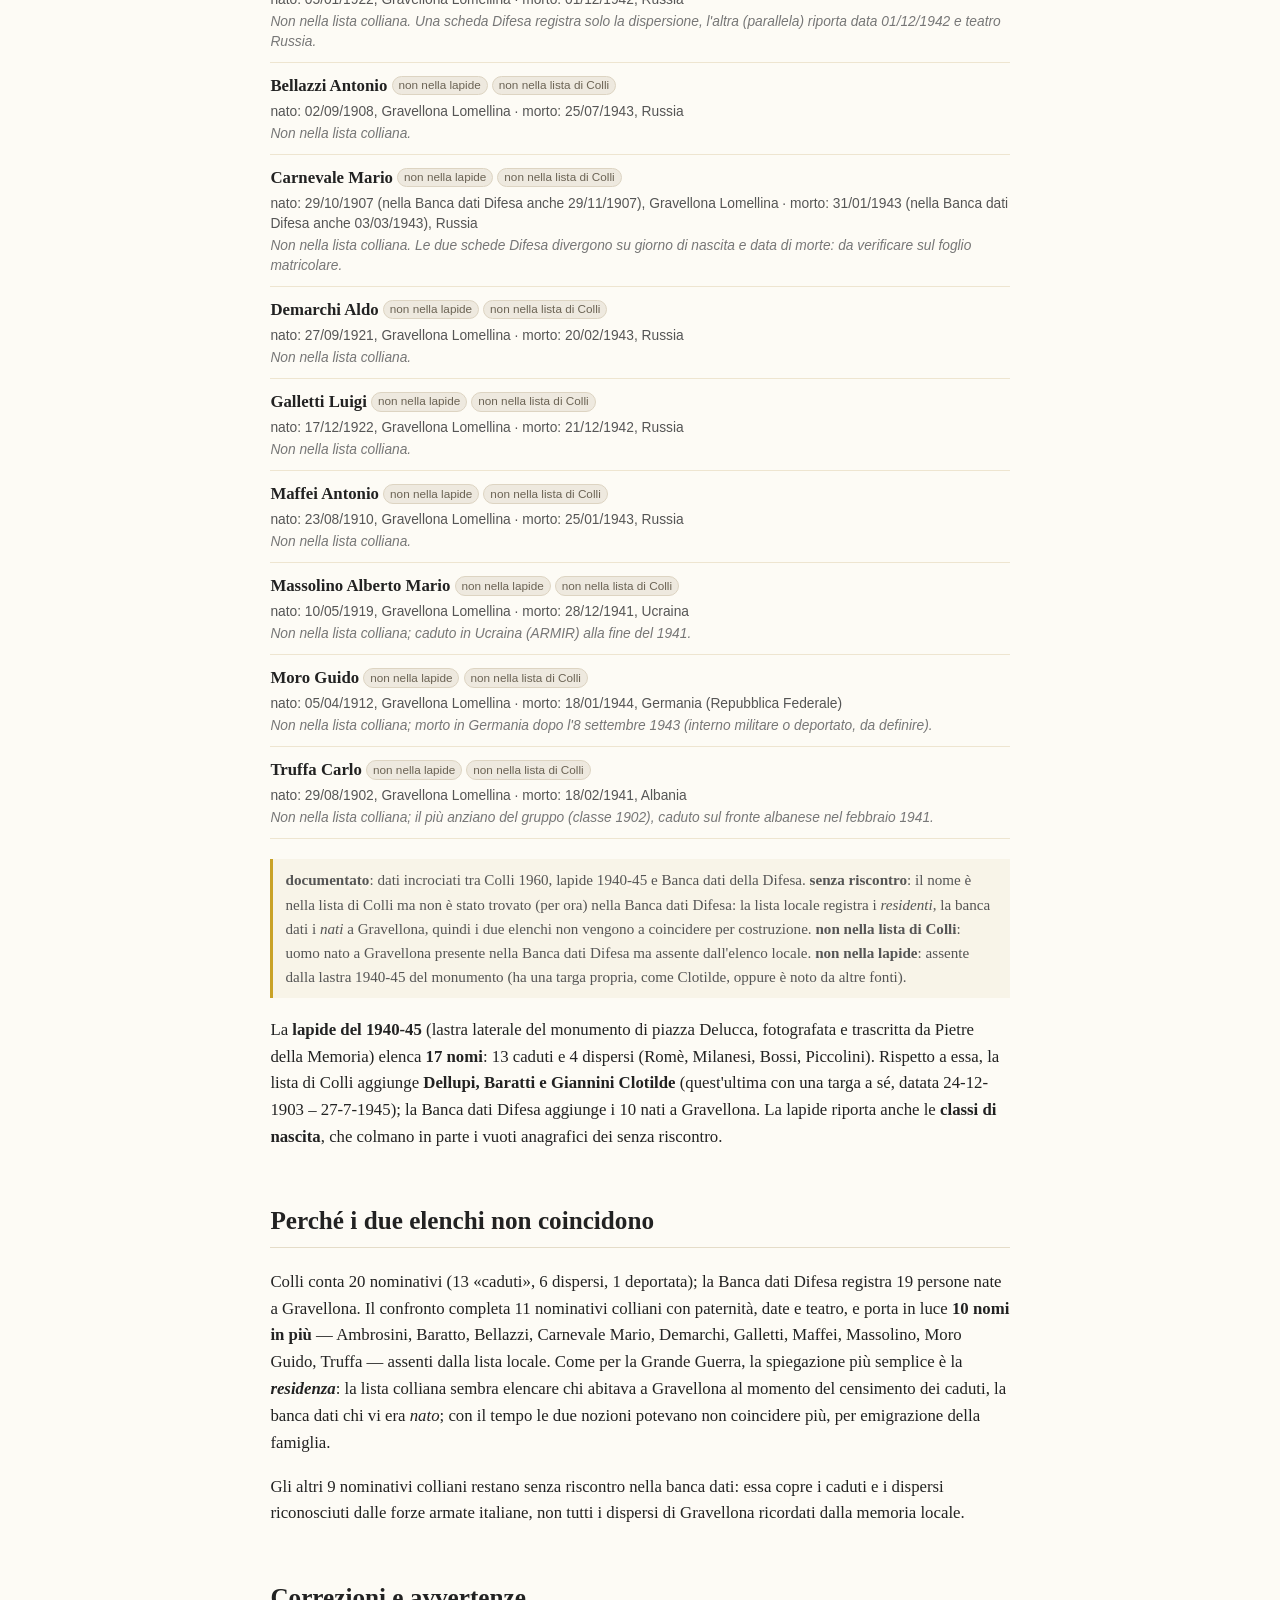
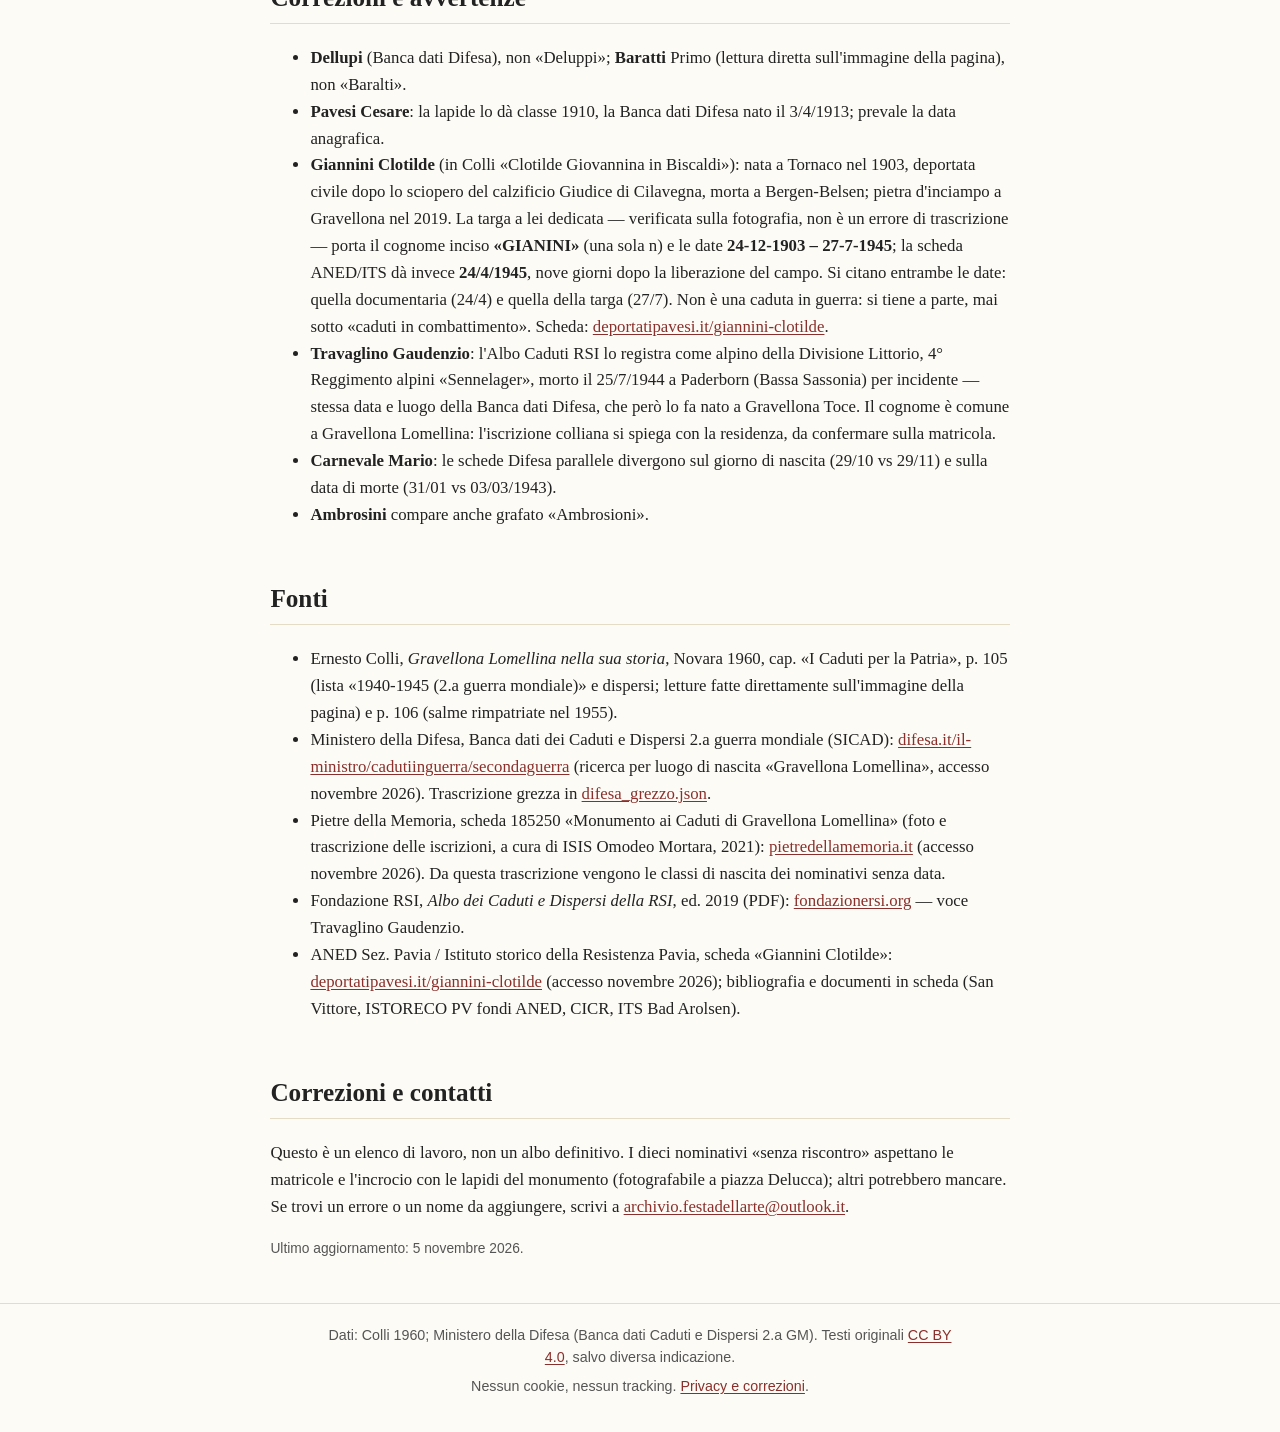
==== commit 209fa282: "Incipit narrativo in testa alla pagina dei caduti 1940-45 Testo introduttivo dell'autore (sintassi r" ====
--- a/index.html
+++ b/index.html
@@ -22,6 +22,27 @@
 
 <main class="wrap">
   <h1>I gravellonesi della Seconda guerra mondiale</h1>
+
+  <section class="incipit">
+  <p>La Seconda Guerra Mondiale è stata un evento tragico per il nostro Paese.</p>
+
+  <p>Quando il conflitto, dopo varie provocazioni, deflagrò il 1 settembre 1939, l'Italia se ne tirò fuori con una scusa. Entrati poi in guerra, nel 1940, pensando di fare un facile bottino della Francia, ci trovammo quasi subito in difficoltà: perdemmo le due colonie, prima quella etiope (per la quale fummo sanzionati dalla Società delle Nazioni) e poi quella libica.</p>
+
+  <p>Mandammo i nostri connazionali in Albania e Grecia, anche lì con difficoltà, e poi nella famigerata campagna di Russia con l'ARMIR (leggetevi, se vi va, «Il Sergente nella Neve» di Mario Rigoni Stern): ci trovammo quasi subito in difficoltà anche noi, e quel facile bottino non lo fu affatto, a dire il vero. L'Italia fu poi teatro di aspri conflitti tra gli Alleati e i tedeschi, anche a causa di una geografia che male si prestava a una campagna militare.</p>
+
+  <p>Dopo l'8 settembre l'Italia fu divisa e di fatto divenne teatro di una guerra civile, tra partigiani e repubblichini. Gravellona faceva parte dell'RSI: eravamo passati da Stato alleato a Stato satellite della Germania, da controllare a forza, come la Repubblica di Vichy. Con tanto sforzo, comunque, il 25 Aprile 1945 Milano fu liberata, e di conseguenza anche noi. A Gravellona c'è ancora «via 26 Aprile»: si vede che erano in leggero ritardo.</p>
+
+  <p>Di questa sciagura pagarono un caro prezzo sia i civili, vittime di tanti bombardamenti (si veda, per esempio, il Monte Stella, parco nel Milanese realizzato con le macerie di quel tragico conflitto), sia i militari.</p>
+
+  <p>Questa piccola lista vuol ricordare i nostri compaesani che ci lasciarono in quello sciagurato conflitto. Ho fatto incrociare all'Intelligenza Artificiale (che scrive a dire il vero in maniera fin troppo asciutta di questo conflitto, ma ricordiamolo: è una macchina, alla fine) i dati dei vari registri online, delle foto della lapide e del libro di Don Ernesto Colli, <em>Gravellona Lomellina nella sua Storia</em> (1960), che, se volete, <a href="https://www.alzati.it/BassaNovarese/Gravellona%20Lomellina%20nella%20Storia/Gravellona%20Lomellina%20nella%20sua%20Storia.html">potete leggere online</a> dalle pagine 101 in avanti.</p>
+
+  <blockquote>
+    <p>Rispetto al primo conflitto mondiale, statisticamente, sono tornati molti più soldati. Alcuni sono stati fatti prigionieri dagli Alleati (per esempio, a Letterkenny in Pennsylvania, o in Inghilterra), altri più sfortunati dopo il '43 in Germania. Altri, dopo l'8 settembre, stufi di un conflitto così doloroso e privo di senso, sono ritornati a casa con un lunghissimo viaggio.</p>
+  </blockquote>
+
+  <p>Vediamo ora una breve analisi statistica di cosa è successo ai nostri compaesani, per poi leggerne i nomi.</p>
+  </section>
+
   <p class="lead">Ernesto Colli chiude il capitolo «I Caduti per la Patria» con la lista «1940-1945 (2.a guerra mondiale)»: <strong>20 nominativi</strong> (13 caduti, 6 dispersi e una deportata civile). La <strong>Banca dati dei Caduti e Dispersi della 2.a guerra mondiale</strong> del Ministero della Difesa permette oggi di incrociarla: aggiunge paternità, date e teatri di morte, e riporta alla luce <strong>10 uomini nati a Gravellona</strong> che la lista locale non aveva. In tutto <strong>30 gravellonesi</strong>: 23 morti, 6 dispersi, 1 deportata.</p>
 
   <h2 id="numeri">I numeri</h2>
--- a/style.css
+++ b/style.css
@@ -30,6 +30,19 @@
 h1{font-size:1.7em;line-height:1.2;margin:.2em 0 .5em}
 h2{margin-top:2em;border-bottom:1px solid #e5dcc8;padding-bottom:.2em;scroll-margin-top:1em}
 .lead{font-size:1.05em}
+.incipit{
+  border-left:3px solid var(--ocra);
+  padding-left:1.1em;
+  margin:0 0 1.8em;
+}
+.incipit p{margin:.7em 0}
+.incipit blockquote{
+  margin:1em 0;
+  padding:.1em 1em;
+  border-left:3px solid #e5dcc8;
+  color:var(--grigio);
+  font-style:italic;
+}
 table{
   border-collapse:collapse;
   width:100%;
